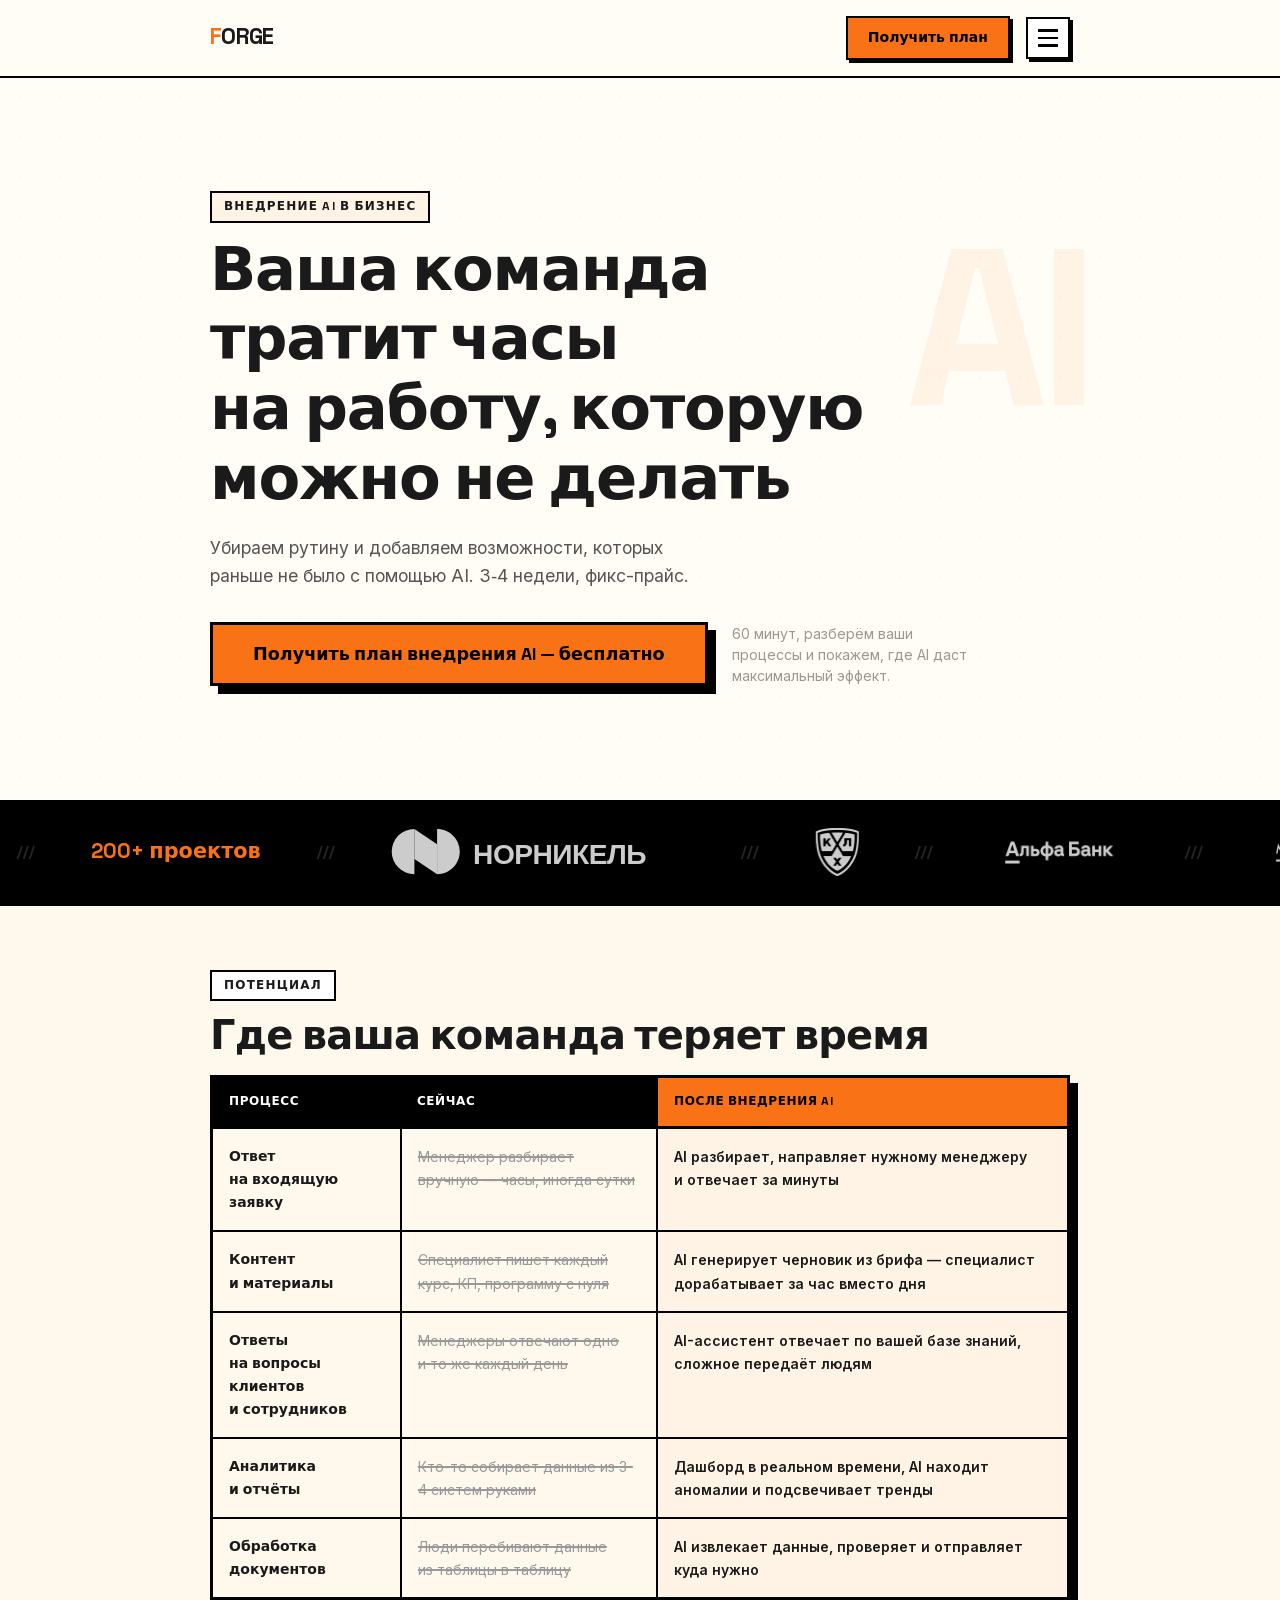
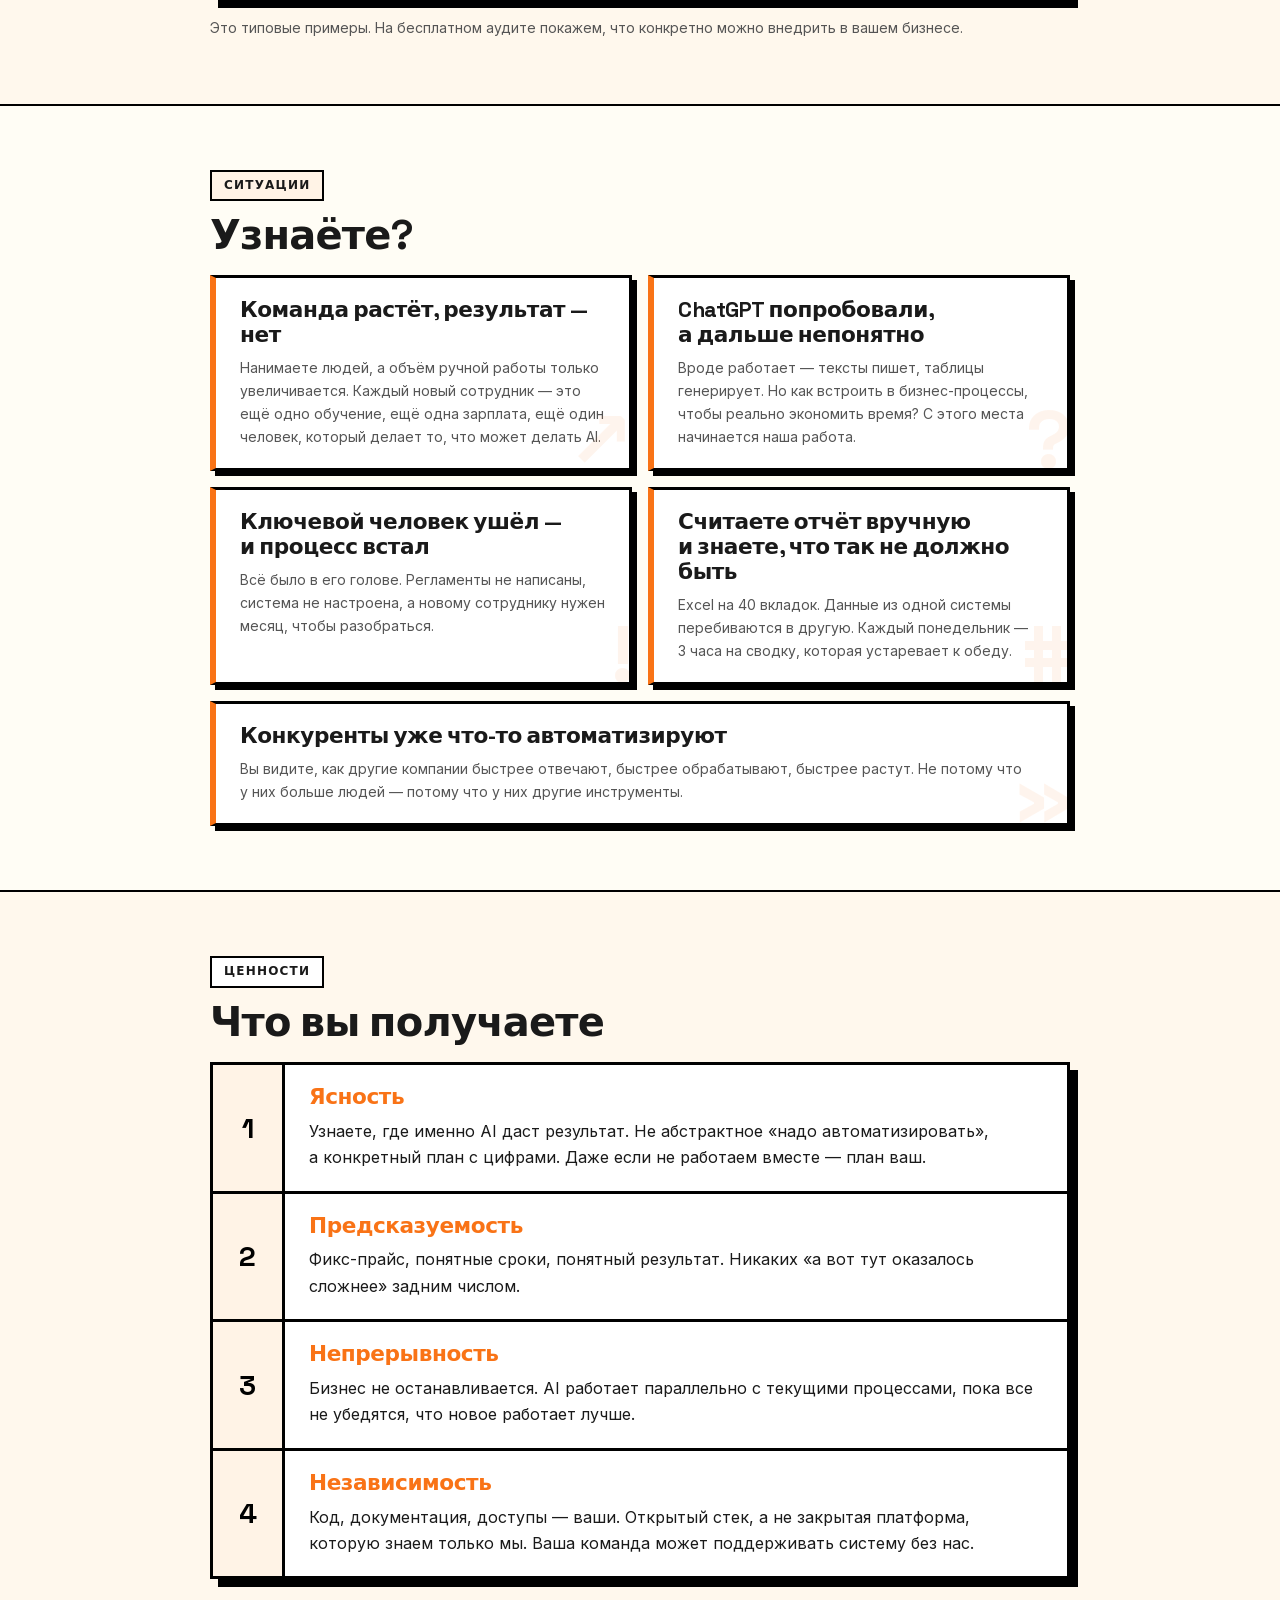
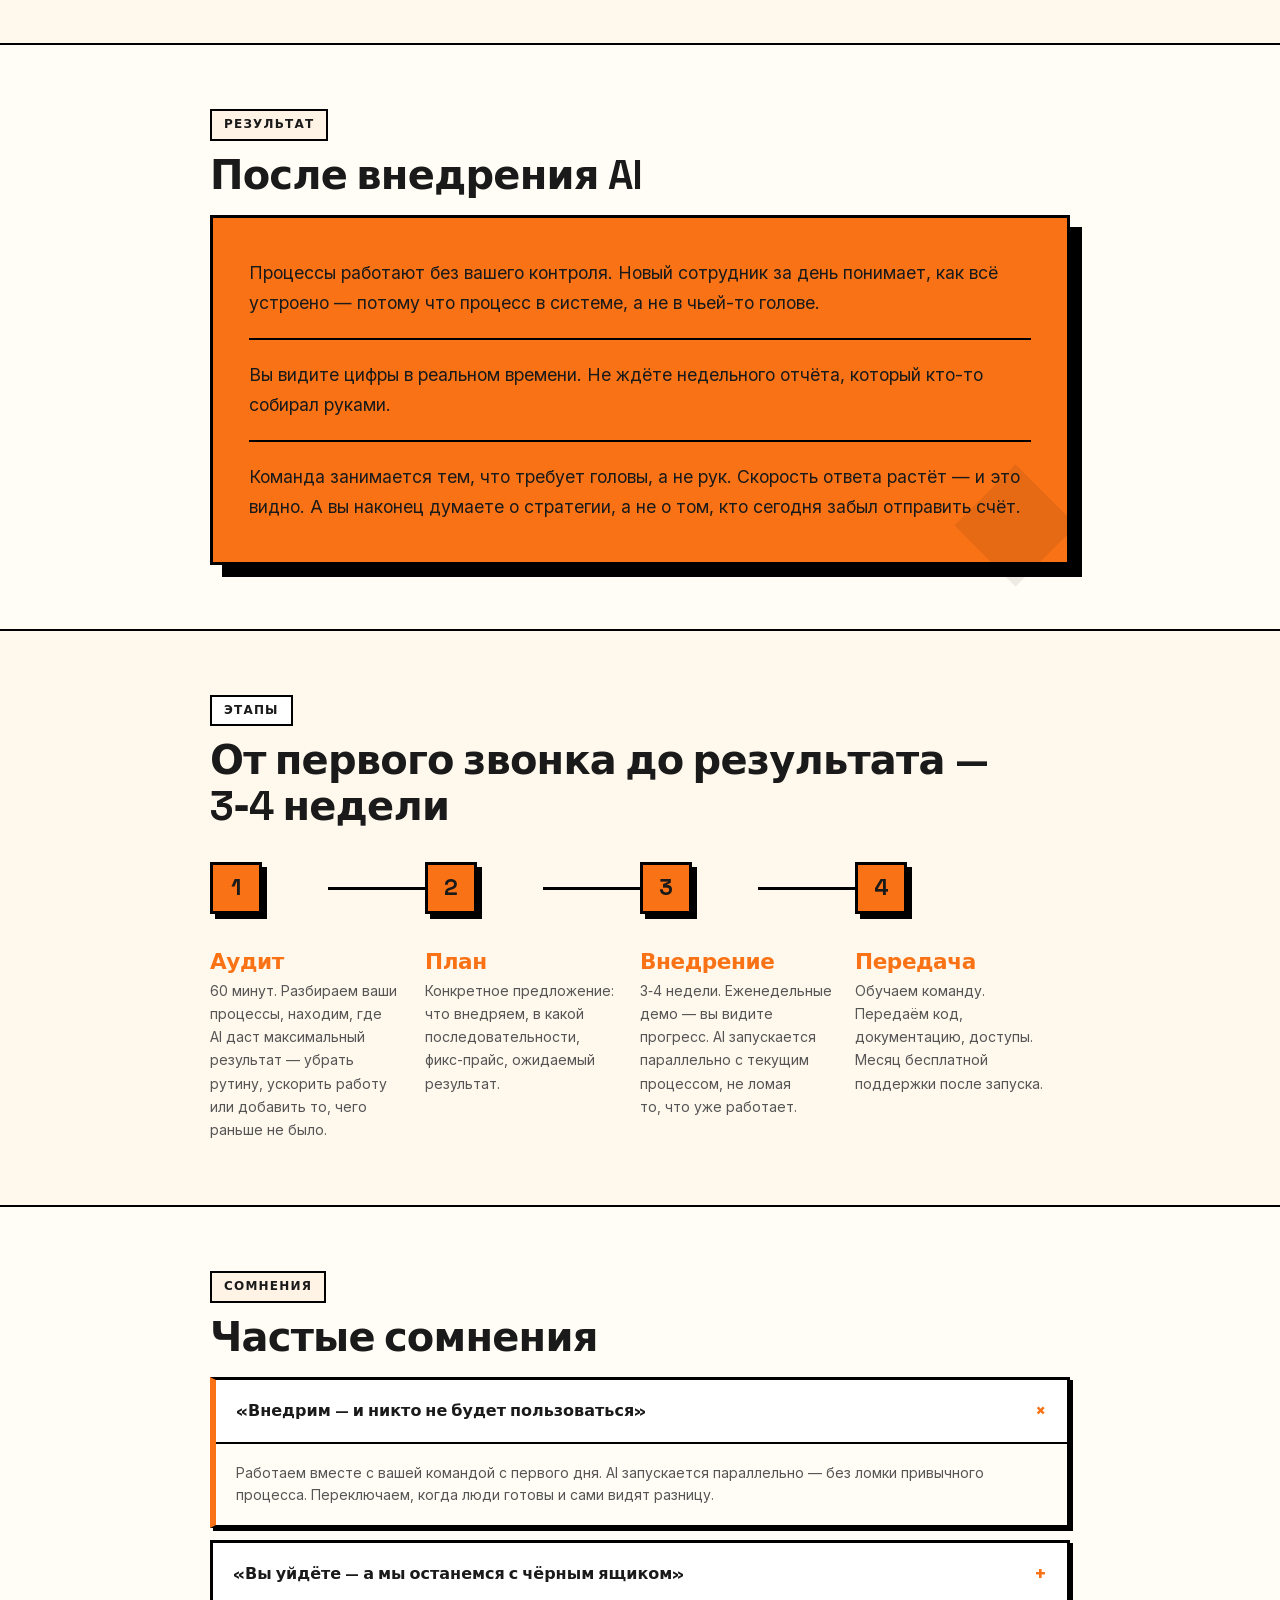
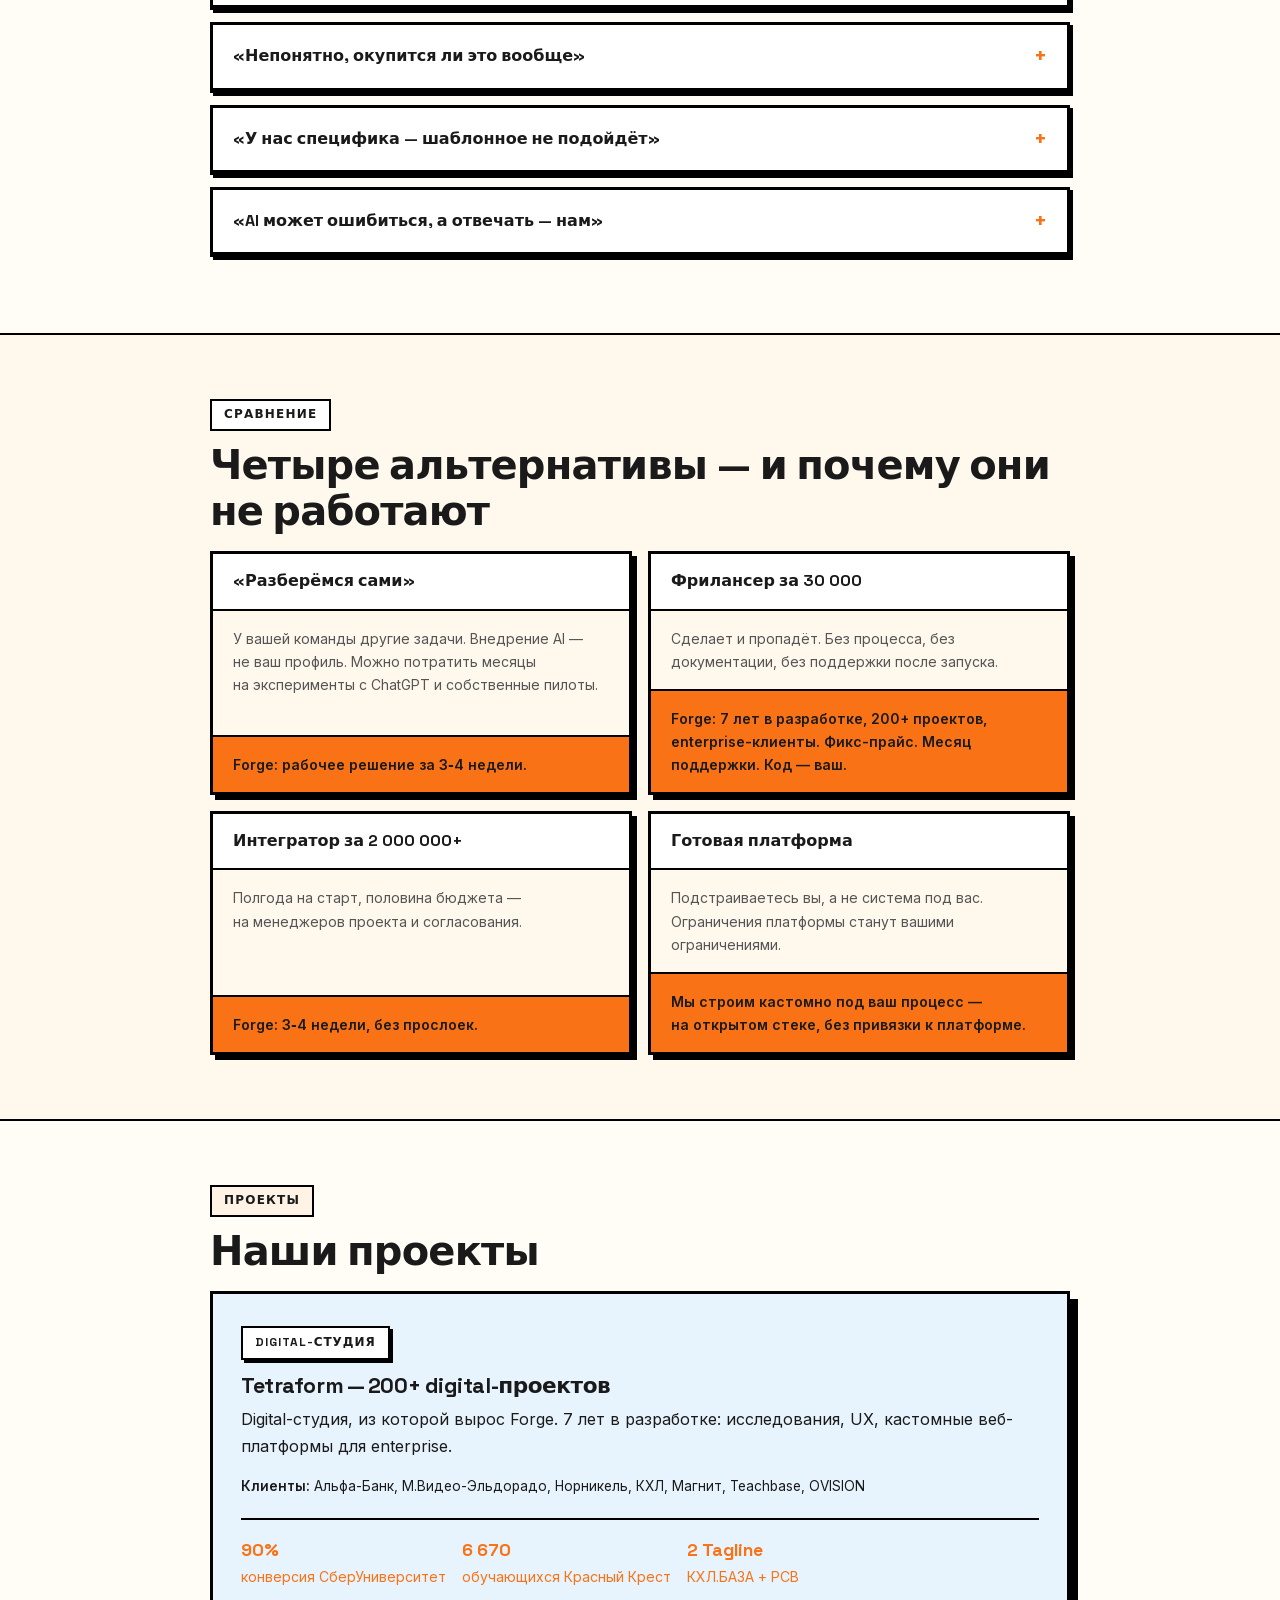
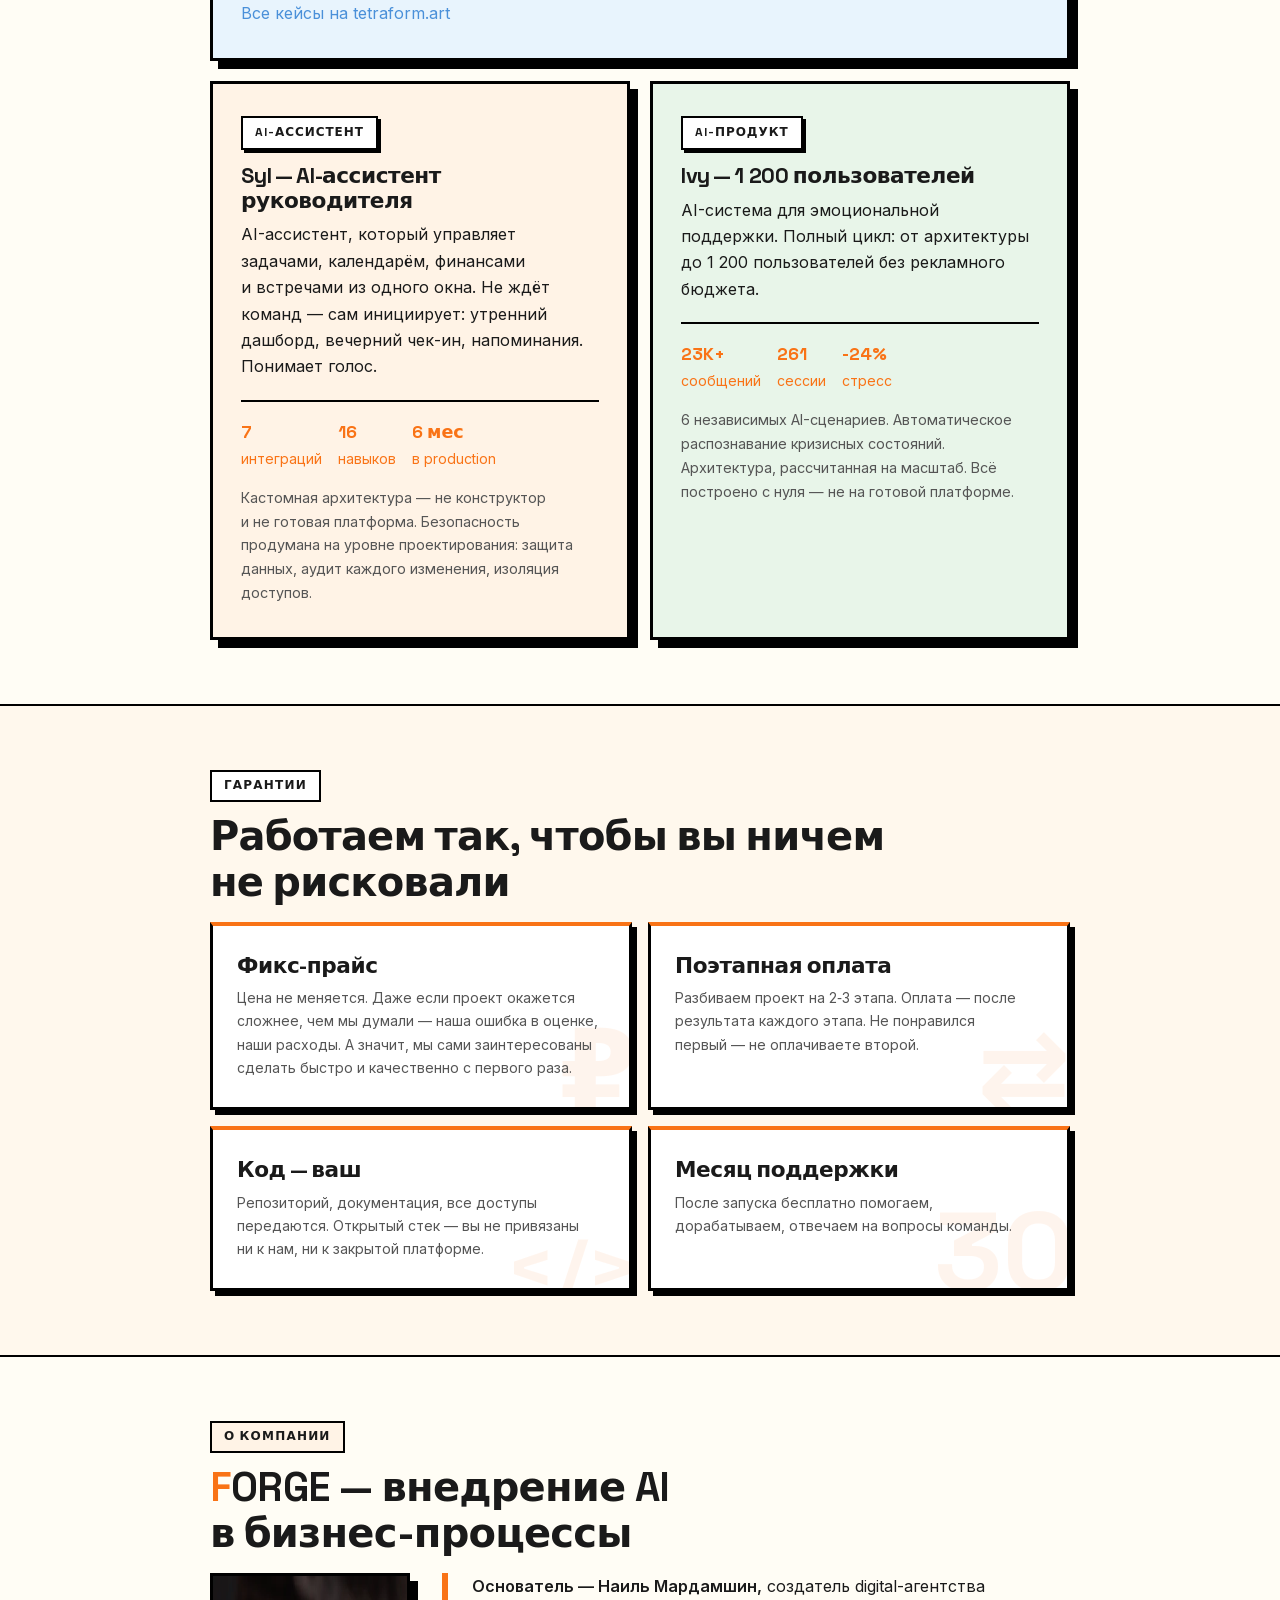
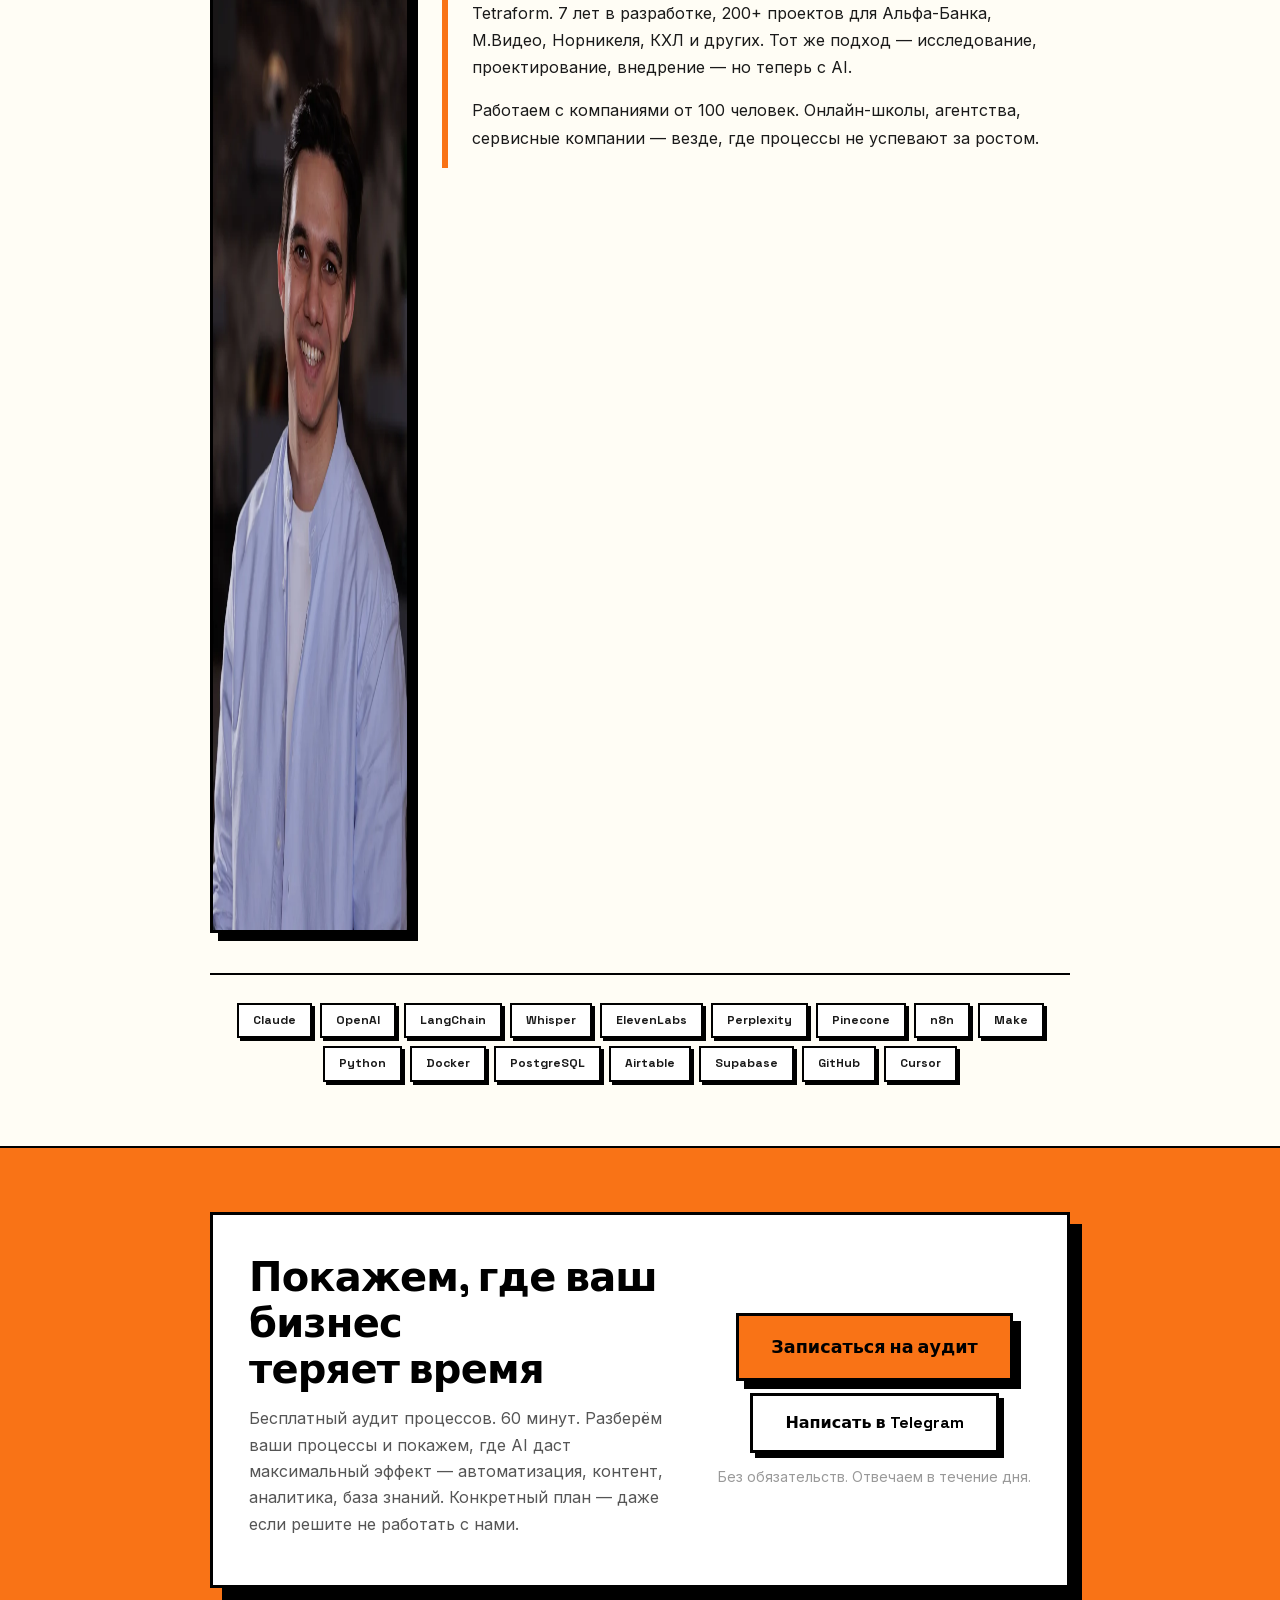
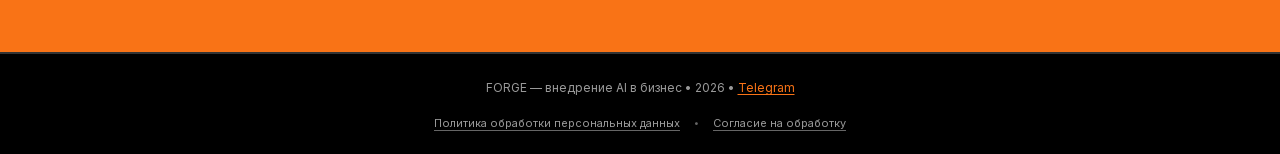
==== index.html @ d25e06f6 "perf/sec: P1 fixes — unsized images + CSP + noopener P1 #5 — width/height на 24 marquee-логотипах:  " ====
<!DOCTYPE html>
<html lang="ru">
<head>
    <meta charset="UTF-8">
    <meta name="viewport" content="width=device-width, initial-scale=1.0, viewport-fit=cover">
    <meta name="theme-color" content="#F97316">
    <meta name="color-scheme" content="light">
    <meta name="apple-mobile-web-app-capable" content="yes">
    <meta name="apple-mobile-web-app-status-bar-style" content="default">
    <meta name="format-detection" content="telephone=no">
    <title>Forge — внедрение AI в бизнес</title>
    <meta name="description" content="Автоматизация рутины, генерация контента, аналитика, боты по базе знаний. Внедряем за 3-4 недели. 7 лет в разработке, 200+ проектов. Альфа-Банк, Норникель, М.Видео в портфолио.">
    <link rel="canonical" href="https://forge-ai.io/">
    <meta property="og:title" content="Forge — внедрение AI в бизнес">
    <meta property="og:description" content="Убираем рутину и добавляем возможности, которых раньше не было — с помощью AI. 3-4 недели, фикс-прайс.">
    <meta property="og:type" content="website">
    <meta property="og:image" content="https://forge-ai.io/assets/images/og-image.png?v=2">
    <meta property="og:image:secure_url" content="https://forge-ai.io/assets/images/og-image.png?v=2">
    <meta property="og:image:type" content="image/png">
    <meta property="og:image:width" content="1200">
    <meta property="og:image:height" content="630">
    <meta property="og:image:alt" content="Forge — внедрение AI в бизнес-процессы">
    <meta property="og:url" content="https://forge-ai.io/">
    <meta property="og:site_name" content="Forge">
    <meta property="og:locale" content="ru_RU">
    <meta name="twitter:card" content="summary_large_image">
    <meta name="twitter:title" content="Forge — внедрение AI в бизнес">
    <meta name="twitter:description" content="Убираем рутину и добавляем возможности, которых раньше не было — с помощью AI. 3-4 недели, фикс-прайс.">
    <meta name="twitter:image" content="https://forge-ai.io/assets/images/og-image.png?v=2">
    <meta name="twitter:image:alt" content="Forge — внедрение AI в бизнес-процессы">
    <link rel="icon" type="image/svg+xml" href="assets/favicon.svg">
    <link rel="icon" type="image/png" sizes="32x32" href="assets/favicon-32.png">
    <link rel="apple-touch-icon" sizes="180x180" href="assets/apple-touch-icon.png">
    <!-- Self-hosted fonts (Inter cyrillic + latin, Space Grotesk latin 700) — убран Google Fonts render-blocking chain -->
    <link rel="preload" as="font" type="font/woff2" href="assets/fonts/inter-cyrillic.woff2" crossorigin>
    <link rel="preload" as="font" type="font/woff2" href="assets/fonts/inter-latin.woff2" crossorigin>
    <link rel="preload" as="font" type="font/woff2" href="assets/fonts/spacegrotesk-latin-700.woff2" crossorigin>
    <link rel="stylesheet" href="style.css?v=20260409_photo_ratio">
    <noscript><style>.fade-in { opacity: 1 !important; transform: none !important; }</style></noscript>
    <script type="application/ld+json">
    {
      "@context": "https://schema.org",
      "@id": "https://forge-ai.io/#service",
      "@type": "ProfessionalService",
      "name": "Forge",
      "alternateName": "Forge AI",
      "slogan": "Внедряем AI в бизнес",
      "description": "Внедрение AI в бизнес-процессы: автоматизация рутины, генерация контента, аналитика, боты по базе знаний. 3-4 недели, фикс-прайс.",
      "url": "https://forge-ai.io/",
      "logo": "https://forge-ai.io/assets/favicon.svg",
      "image": "https://forge-ai.io/assets/images/og-image.png",
      "priceRange": "$$$",
      "serviceType": [
        "Внедрение искусственного интеллекта",
        "Автоматизация бизнес-процессов",
        "Разработка AI-ассистентов",
        "Базы знаний с RAG"
      ],
      "areaServed": {
        "@type": "Country",
        "name": "Russia"
      },
      "founder": {
        "@type": "Person",
        "name": "Наиль Мардамшин",
        "jobTitle": "Основатель",
        "url": "https://t.me/nmardamshin"
      },
      "parentOrganization": {
        "@type": "Organization",
        "name": "Tetraform",
        "url": "https://tetraform.art",
        "description": "Digital-студия, из которой вырос Forge. 7 лет в разработке, 200+ проектов для enterprise."
      },
      "contactPoint": {
        "@type": "ContactPoint",
        "contactType": "sales",
        "url": "https://t.me/nmardamshin",
        "availableLanguage": ["Russian"]
      },
      "sameAs": [
        "https://t.me/nmardamshin",
        "https://tetraform.art"
      ],
      "knowsAbout": [
        "AI-автоматизация бизнес-процессов",
        "Внедрение LLM (Claude, GPT)",
        "Базы знаний и RAG-системы",
        "n8n, LangChain, генерация контента",
        "Предиктивная аналитика"
      ],
      "hasOfferCatalog": {
        "@type": "OfferCatalog",
        "name": "Услуги Forge",
        "itemListElement": [
          {
            "@type": "Offer",
            "itemOffered": {
              "@type": "Service",
              "name": "Автоматизация рутинных процессов",
              "description": "Разбор входящих заявок, обработка документов, автоматические ответы"
            }
          },
          {
            "@type": "Offer",
            "itemOffered": {
              "@type": "Service",
              "name": "AI-ассистенты и боты по базе знаний",
              "description": "Отвечают на вопросы клиентов и сотрудников по корпоративной базе знаний"
            }
          },
          {
            "@type": "Offer",
            "itemOffered": {
              "@type": "Service",
              "name": "Генерация контента и материалов",
              "description": "Курсы, КП, программы из брифа — AI-черновик, человек дорабатывает"
            }
          },
          {
            "@type": "Offer",
            "itemOffered": {
              "@type": "Service",
              "name": "Аналитика и дашборды",
              "description": "Real-time дашборды, AI находит аномалии и тренды"
            }
          }
        ]
      }
    }
    </script>
    <script type="application/ld+json">
    {
      "@context": "https://schema.org",
      "@type": "FAQPage",
      "mainEntity": [
        {
          "@type": "Question",
          "name": "Внедрим — и никто не будет пользоваться?",
          "acceptedAnswer": {
            "@type": "Answer",
            "text": "Работаем вместе с вашей командой с первого дня. AI запускается параллельно — без ломки привычного процесса. Переключаем, когда люди готовы и сами видят разницу."
          }
        },
        {
          "@type": "Question",
          "name": "Вы уйдёте — а мы останемся с чёрным ящиком?",
          "acceptedAnswer": {
            "@type": "Answer",
            "text": "Код, документация, репозиторий — ваши. Строим на открытых инструментах, а не на закрытой платформе, которую знаем только мы. Обучаем вашу команду поддерживать систему."
          }
        },
        {
          "@type": "Question",
          "name": "Непонятно, окупится ли это вообще?",
          "acceptedAnswer": {
            "@type": "Answer",
            "text": "Считаем потенциал экономии до старта — на конкретных цифрах вашего бизнеса. Вы принимаете решение на данных, а не на обещаниях. Фикс-прайс, поэтапная оплата."
          }
        },
        {
          "@type": "Question",
          "name": "У нас специфика — шаблонное не подойдёт?",
          "acceptedAnswer": {
            "@type": "Answer",
            "text": "Каждый проект кастомный. Начинаем с аудита именно вашего процесса. Никаких шаблонов — решение проектируется под ваши данные, инструменты и логику."
          }
        },
        {
          "@type": "Question",
          "name": "AI может ошибиться, а отвечать — нам?",
          "acceptedAnswer": {
            "@type": "Answer",
            "text": "Человек остаётся в контуре. AI берёт рутину, но финальные решения — за вашими сотрудниками. Критические сценарии всегда проходят ручную проверку."
          }
        }
      ]
    }
    </script>
    <script type="application/ld+json">
    {
      "@context": "https://schema.org",
      "@type": "WebSite",
      "@id": "https://forge-ai.io/#website",
      "name": "Forge",
      "alternateName": "Forge AI",
      "url": "https://forge-ai.io/",
      "inLanguage": "ru-RU",
      "description": "Внедрение AI в бизнес-процессы за 3-4 недели. Фикс-прайс, открытый стек.",
      "publisher": {
        "@id": "https://forge-ai.io/#service"
      }
    }
    </script>
</head>
<body>

<a href="#main-content" class="skip-link">Перейти к содержимому</a>

<!-- Nav -->
<nav>
    <div class="container">
        <div class="logo"><span>F</span>ORGE</div>
        <div class="nav-right">
            <button type="button" class="nav-cta" data-lead-modal="nav">Получить план</button>
            <button class="burger" aria-label="Меню">
                <span></span><span></span><span></span>
            </button>
        </div>
    </div>
</nav>

<!-- Mobile menu -->
<div class="mobile-menu">
    <a href="#potencial">Потенциал</a>
    <a href="#situacii">Ситуации</a>
    <a href="#cennosti">Ценности</a>
    <a href="#rezultat">Результат</a>
    <a href="#etapy">Этапы</a>
    <a href="#somneniya">Сомнения</a>
    <a href="#sravnenie">Сравнение</a>
    <a href="#proekty">Проекты</a>
    <a href="#garantii">Гарантии</a>
    <a href="#o-kompanii">О компании</a>
    <button type="button" class="mobile-menu-cta" data-lead-modal="mobile-menu">Записаться на&nbsp;аудит</button>
</div>

<main id="main-content">

<!-- 1. Hero + Marquee = one viewport -->
<div class="hero-viewport">
<section class="hero">
    <div class="hero-inner">
        <p class="section-label">Внедрение AI в бизнес</p>
        <h1>Ваша команда тратит часы на&nbsp;работу, которую можно не&nbsp;делать</h1>
        <p class="subtitle">Убираем рутину и&nbsp;добавляем возможности, которых раньше не&nbsp;было с&nbsp;помощью AI. 3&#8209;4&nbsp;недели, <span style="white-space:nowrap">фикс-прайс.</span></p>
        <div class="cta-row">
            <button type="button" class="btn btn-primary" data-lead-modal="hero">Получить план внедрения AI — бесплатно</button>
            <span class="cta-sub">60&nbsp;минут, разберём ваши процессы и&nbsp;покажем, где AI&nbsp;даст максимальный эффект.</span>
        </div>
    </div>
</section>

<!-- Marquee Trust Strip -->
<div class="marquee-strip">
    <div class="marquee-track">
        <span class="marquee-highlight">7 лет в разработке</span><span class="sep">///</span>
        <span class="marquee-highlight">200+ проектов</span><span class="sep">///</span>
        <img src="assets/logos/nornickel-ru.svg" alt="Норникель" width="86" height="14" decoding="async" class="marquee-logo marquee-logo-native"><span class="sep">///</span>
        <img src="assets/logos/khl.png" alt="КХЛ" width="700" height="768" decoding="async" class="marquee-logo"><span class="sep">///</span>
        <img src="assets/logos/alfa-bank.png" alt="Альфа-Банк" width="292" height="100" decoding="async" class="marquee-logo"><span class="sep">///</span>
        <img src="assets/logos/mvideo.png" alt="М.Видео" width="292" height="100" decoding="async" class="marquee-logo"><span class="sep">///</span>
        <img src="assets/logos/sber.png" alt="Сбер" width="292" height="100" decoding="async" class="marquee-logo"><span class="sep">///</span>
        <img src="assets/logos/yasno.png" alt="ЯСНО" width="700" height="171" decoding="async" class="marquee-logo marquee-logo-sm"><span class="sep">///</span>
        <img src="assets/logos/skyeng-w.svg" alt="SkyEng" width="1172" height="400" decoding="async" class="marquee-logo"><span class="sep">///</span>
        <img src="assets/logos/rzhd.png" alt="РЖД" width="292" height="100" decoding="async" class="marquee-logo"><span class="sep">///</span>
        <img src="assets/logos/danon.png" alt="Данон" width="292" height="100" decoding="async" class="marquee-logo"><span class="sep">///</span>
        <img src="assets/logos/rsv.svg" alt="Россия — страна возможностей" width="320" height="108" decoding="async" class="marquee-logo"><span class="sep">///</span>
        <img src="assets/logos/black-science.png" alt="Black Science" width="292" height="100" decoding="async" class="marquee-logo"><span class="sep">///</span>
        <img src="assets/logos/teachbase.png" alt="Teachbase" width="292" height="100" decoding="async" class="marquee-logo"><span class="sep">///</span>
        <!-- Duplicate for seamless loop -->
        <span class="marquee-highlight">7 лет в разработке</span><span class="sep">///</span>
        <span class="marquee-highlight">200+ проектов</span><span class="sep">///</span>
        <img src="assets/logos/nornickel-ru.svg" alt="Норникель" width="86" height="14" decoding="async" class="marquee-logo marquee-logo-native"><span class="sep">///</span>
        <img src="assets/logos/khl.png" alt="КХЛ" width="700" height="768" decoding="async" class="marquee-logo"><span class="sep">///</span>
        <img src="assets/logos/alfa-bank.png" alt="Альфа-Банк" width="292" height="100" decoding="async" class="marquee-logo"><span class="sep">///</span>
        <img src="assets/logos/mvideo.png" alt="М.Видео" width="292" height="100" decoding="async" class="marquee-logo"><span class="sep">///</span>
        <img src="assets/logos/sber.png" alt="Сбер" width="292" height="100" decoding="async" class="marquee-logo"><span class="sep">///</span>
        <img src="assets/logos/yasno.png" alt="ЯСНО" width="700" height="171" decoding="async" class="marquee-logo marquee-logo-sm"><span class="sep">///</span>
        <img src="assets/logos/skyeng-w.svg" alt="SkyEng" width="1172" height="400" decoding="async" class="marquee-logo"><span class="sep">///</span>
        <img src="assets/logos/rzhd.png" alt="РЖД" width="292" height="100" decoding="async" class="marquee-logo"><span class="sep">///</span>
        <img src="assets/logos/danon.png" alt="Данон" width="292" height="100" decoding="async" class="marquee-logo"><span class="sep">///</span>
        <img src="assets/logos/rsv.svg" alt="Россия — страна возможностей" width="320" height="108" decoding="async" class="marquee-logo"><span class="sep">///</span>
        <img src="assets/logos/black-science.png" alt="Black Science" width="292" height="100" decoding="async" class="marquee-logo"><span class="sep">///</span>
        <img src="assets/logos/teachbase.png" alt="Teachbase" width="292" height="100" decoding="async" class="marquee-logo"><span class="sep">///</span>
    </div>
</div>
</div>

<!-- 2. Aha-момент -->
<section class="fade-in" id="potencial">
    <div class="container">
        <p class="section-label">Потенциал</p>
        <h2>Где ваша команда теряет&nbsp;время</h2>
        <div class="aha-table-wrap">
            <table class="aha-table">
                <thead>
                    <tr>
                        <th>Процесс</th>
                        <th>Сейчас</th>
                        <th>После внедрения AI</th>
                    </tr>
                </thead>
                <tbody>
                    <tr>
                        <td>Ответ на&nbsp;входящую заявку</td>
                        <td class="col-before">Менеджер разбирает вручную&nbsp;— часы, иногда сутки</td>
                        <td class="col-after">AI&nbsp;разбирает, направляет нужному менеджеру и&nbsp;отвечает за&nbsp;минуты</td>
                    </tr>
                    <tr>
                        <td>Контент и&nbsp;материалы</td>
                        <td class="col-before">Специалист пишет каждый курс, КП, программу с&nbsp;нуля</td>
                        <td class="col-after">AI&nbsp;генерирует черновик из&nbsp;брифа&nbsp;— специалист дорабатывает за&nbsp;час вместо дня</td>
                    </tr>
                    <tr>
                        <td>Ответы на&nbsp;вопросы клиентов и&nbsp;сотрудников</td>
                        <td class="col-before">Менеджеры отвечают одно и&nbsp;то&nbsp;же каждый день</td>
                        <td class="col-after">AI-ассистент отвечает по&nbsp;вашей базе знаний, сложное передаёт людям</td>
                    </tr>
                    <tr>
                        <td>Аналитика и&nbsp;отчёты</td>
                        <td class="col-before">Кто-то собирает данные из&nbsp;3-4&nbsp;систем руками</td>
                        <td class="col-after">Дашборд в&nbsp;реальном времени, AI&nbsp;находит аномалии и&nbsp;подсвечивает тренды</td>
                    </tr>
                    <tr>
                        <td>Обработка документов</td>
                        <td class="col-before">Люди перебивают данные из&nbsp;таблицы в&nbsp;таблицу</td>
                        <td class="col-after">AI&nbsp;извлекает данные, проверяет и&nbsp;отправляет куда нужно</td>
                    </tr>
                </tbody>
            </table>
        </div>
        <p style="font-size: var(--text-sm); color: var(--text-muted); margin-top: 16px;">Это типовые примеры. На&nbsp;бесплатном аудите покажем, что конкретно можно внедрить в&nbsp;вашем бизнесе.</p>
    </div>
</section>

<!-- 3. Узнаёте себя? -->
<section class="fade-in" id="situacii">
    <div class="container">
        <p class="section-label">Ситуации</p>
        <h2>Узнаёте?</h2>
        <div class="trigger-grid">
            <div class="trigger-card">
                <h3>Команда растёт, результат&nbsp;— нет</h3>
                <p>Нанимаете людей, а&nbsp;объём ручной работы только увеличивается. Каждый новый сотрудник&nbsp;— это ещё одно обучение, ещё одна зарплата, ещё один человек, который делает то, что может делать&nbsp;AI.</p>
            </div>
            <div class="trigger-card">
                <h3>ChatGPT попробовали, а&nbsp;дальше непонятно</h3>
                <p>Вроде работает&nbsp;— тексты пишет, таблицы генерирует. Но&nbsp;как встроить в&nbsp;бизнес-процессы, чтобы реально экономить время? С&nbsp;этого места начинается наша работа.</p>
            </div>
            <div class="trigger-card">
                <h3>Ключевой человек ушёл&nbsp;— и&nbsp;процесс встал</h3>
                <p>Всё было в&nbsp;его голове. Регламенты не&nbsp;написаны, система не&nbsp;настроена, а&nbsp;новому сотруднику нужен месяц, чтобы разобраться.</p>
            </div>
            <div class="trigger-card">
                <h3>Считаете отчёт вручную и&nbsp;знаете, что так не&nbsp;должно быть</h3>
                <p>Excel на&nbsp;40&nbsp;вкладок. Данные из&nbsp;одной системы перебиваются в&nbsp;другую. Каждый понедельник&nbsp;— 3&nbsp;часа на&nbsp;сводку, которая устаревает к&nbsp;обеду.</p>
            </div>
            <div class="trigger-card">
                <h3>Конкуренты уже что-то автоматизируют</h3>
                <p>Вы&nbsp;видите, как другие компании быстрее отвечают, быстрее обрабатывают, быстрее растут. Не&nbsp;потому что у&nbsp;них больше людей&nbsp;— потому что у&nbsp;них другие инструменты.</p>
            </div>
        </div>
    </div>
</section>

<!-- 4. Что вы получаете -->
<section class="fade-in" id="cennosti">
    <div class="container">
        <p class="section-label">Ценности</p>
        <h2>Что вы&nbsp;получаете</h2>
        <div class="jobs-grid">
            <div class="job-card">
                <div class="job-number">1</div>
                <div>
                    <h3>Ясность</h3>
                    <p>Узнаете, где именно AI&nbsp;даст результат. Не&nbsp;абстрактное «надо автоматизировать», а&nbsp;конкретный план с&nbsp;цифрами. Даже если не&nbsp;работаем вместе&nbsp;— план ваш.</p>
                </div>
            </div>
            <div class="job-card">
                <div class="job-number">2</div>
                <div>
                    <h3>Предсказуемость</h3>
                    <p><span style="white-space:nowrap">Фикс-прайс,</span> понятные сроки, понятный результат. Никаких «а&nbsp;вот тут оказалось сложнее» задним числом.</p>
                </div>
            </div>
            <div class="job-card">
                <div class="job-number">3</div>
                <div>
                    <h3>Непрерывность</h3>
                    <p>Бизнес не&nbsp;останавливается. AI&nbsp;работает параллельно с&nbsp;текущими процессами, пока все не&nbsp;убедятся, что новое работает лучше.</p>
                </div>
            </div>
            <div class="job-card">
                <div class="job-number">4</div>
                <div>
                    <h3>Независимость</h3>
                    <p>Код, документация, доступы&nbsp;— ваши. Открытый стек, а&nbsp;не&nbsp;закрытая платформа, которую знаем только мы. Ваша команда может поддерживать систему без нас.</p>
                </div>
            </div>
        </div>
    </div>
</section>

<!-- 5. Точка Б -->
<section class="fade-in" id="rezultat">
    <div class="container">
        <p class="section-label">Результат</p>
        <h2>После внедрения&nbsp;AI</h2>
        <div class="point-b">
            <p>Процессы работают без вашего контроля. Новый сотрудник за&nbsp;день понимает, как всё устроено&nbsp;— потому что процесс в&nbsp;системе, а&nbsp;не&nbsp;в&nbsp;чьей-то голове.</p>
            <p>Вы&nbsp;видите цифры в&nbsp;реальном времени. Не&nbsp;ждёте недельного отчёта, который кто-то собирал руками.</p>
            <p>Команда занимается тем, что требует головы, а&nbsp;не&nbsp;рук. Скорость ответа растёт&nbsp;— и&nbsp;это видно. А&nbsp;вы&nbsp;наконец думаете о&nbsp;стратегии, а&nbsp;не&nbsp;о&nbsp;том, кто сегодня забыл отправить счёт.</p>
        </div>
    </div>
</section>

<!-- 6. Как это работает -->
<section class="fade-in" id="etapy">
    <div class="container">
        <p class="section-label">Этапы</p>
        <h2>От&nbsp;первого звонка до&nbsp;результата&nbsp;— 3&#8209;4&nbsp;недели</h2>
        <div class="steps-grid">
            <div class="step">
                <div class="step-num">1</div>
                <div class="step-content">
                    <h3>Аудит</h3>
                    <p>60&nbsp;минут. Разбираем ваши процессы, находим, где AI&nbsp;даст максимальный результат&nbsp;— убрать рутину, ускорить работу или добавить то, чего раньше не&nbsp;было.</p>
                </div>
            </div>
            <div class="step">
                <div class="step-num">2</div>
                <div class="step-content">
                    <h3>План</h3>
                    <p>Конкретное предложение: что внедряем, в&nbsp;какой последовательности, <span style="white-space:nowrap">фикс-прайс,</span> ожидаемый результат.</p>
                </div>
            </div>
            <div class="step">
                <div class="step-num">3</div>
                <div class="step-content">
                    <h3>Внедрение</h3>
                    <p>3&#8209;4&nbsp;недели. Еженедельные демо&nbsp;— вы&nbsp;видите прогресс. AI&nbsp;запускается параллельно с&nbsp;текущим процессом, не&nbsp;ломая то,&nbsp;что уже работает.</p>
                </div>
            </div>
            <div class="step">
                <div class="step-num">4</div>
                <div class="step-content">
                    <h3>Передача</h3>
                    <p>Обучаем команду. Передаём код, документацию, доступы. Месяц бесплатной поддержки после запуска.</p>
                </div>
            </div>
        </div>
    </div>
</section>

<!-- 7. Барьеры -->
<section class="fade-in" id="somneniya">
    <div class="container">
        <p class="section-label">Сомнения</p>
        <h2>Частые сомнения</h2>
        <div class="barrier">
            <div class="barrier-q">«Внедрим&nbsp;— и&nbsp;никто не&nbsp;будет пользоваться»</div>
            <div class="barrier-a">Работаем вместе с&nbsp;вашей командой с&nbsp;первого дня. AI&nbsp;запускается параллельно&nbsp;— без ломки привычного процесса. Переключаем, когда люди готовы и&nbsp;сами видят разницу.</div>
        </div>
        <div class="barrier">
            <div class="barrier-q">«Вы&nbsp;уйдёте&nbsp;— а&nbsp;мы&nbsp;останемся с&nbsp;чёрным ящиком»</div>
            <div class="barrier-a">Код, документация, репозиторий&nbsp;— ваши. Строим на&nbsp;открытых инструментах, а&nbsp;не&nbsp;на&nbsp;закрытой платформе, которую знаем только мы. Обучаем вашу команду поддерживать систему.</div>
        </div>
        <div class="barrier">
            <div class="barrier-q">«Непонятно, окупится&nbsp;ли это вообще»</div>
            <div class="barrier-a">Считаем потенциал экономии до&nbsp;старта&nbsp;— на&nbsp;конкретных цифрах вашего бизнеса. Вы&nbsp;принимаете решение на&nbsp;данных, а&nbsp;не&nbsp;на&nbsp;обещаниях. <span style="white-space:nowrap">Фикс-прайс,</span> поэтапная оплата.</div>
        </div>
        <div class="barrier">
            <div class="barrier-q">«У&nbsp;нас специфика&nbsp;— шаблонное не&nbsp;подойдёт»</div>
            <div class="barrier-a">Каждый проект кастомный. Начинаем с&nbsp;аудита именно вашего процесса. Никаких шаблонов&nbsp;— решение проектируется под ваши данные, инструменты и&nbsp;логику.</div>
        </div>
        <div class="barrier">
            <div class="barrier-q">«AI&nbsp;может ошибиться, а&nbsp;отвечать&nbsp;— нам»</div>
            <div class="barrier-a">Человек остаётся в&nbsp;контуре. AI&nbsp;берёт рутину, но&nbsp;финальные решения&nbsp;— за&nbsp;вашими сотрудниками. Критические сценарии всегда проходят ручную проверку.</div>
        </div>
    </div>
</section>

<!-- 8. Почему не другие -->
<section class="fade-in" id="sravnenie">
    <div class="container">
        <p class="section-label">Сравнение</p>
        <h2>Четыре альтернативы&nbsp;— и&nbsp;почему они не&nbsp;работают</h2>
        <div class="competitor-grid">
            <div class="competitor-card">
                <div class="comp-header">«Разберёмся сами»</div>
                <div class="comp-problem">У&nbsp;вашей команды другие задачи. Внедрение AI&nbsp;— не&nbsp;ваш профиль. Можно потратить месяцы на&nbsp;эксперименты с&nbsp;ChatGPT и&nbsp;собственные пилоты.</div>
                <div class="comp-forge">Forge: рабочее решение за&nbsp;3&#8209;4&nbsp;недели.</div>
            </div>
            <div class="competitor-card">
                <div class="comp-header">Фрилансер за&nbsp;30&nbsp;000</div>
                <div class="comp-problem">Сделает и&nbsp;пропадёт. Без процесса, без документации, без поддержки после запуска.</div>
                <div class="comp-forge">Forge: 7&nbsp;лет в&nbsp;разработке, 200+&nbsp;проектов, enterprise-клиенты. <span style="white-space:nowrap">Фикс-прайс.</span> Месяц поддержки. Код&nbsp;— ваш.</div>
            </div>
            <div class="competitor-card">
                <div class="comp-header">Интегратор за&nbsp;2&nbsp;000&nbsp;000+</div>
                <div class="comp-problem">Полгода на&nbsp;старт, половина бюджета&nbsp;— на&nbsp;менеджеров проекта и&nbsp;согласования.</div>
                <div class="comp-forge">Forge: 3&#8209;4&nbsp;недели, без прослоек.</div>
            </div>
            <div class="competitor-card">
                <div class="comp-header">Готовая платформа</div>
                <div class="comp-problem">Подстраиваетесь вы, а&nbsp;не&nbsp;система под вас. Ограничения платформы станут вашими ограничениями.</div>
                <div class="comp-forge">Мы&nbsp;строим кастомно под ваш процесс&nbsp;— на&nbsp;открытом стеке, без привязки к&nbsp;платформе.</div>
            </div>
        </div>
    </div>
</section>

<!-- 9. Кейсы -->
<section class="fade-in" id="proekty">
    <div class="container">
        <p class="section-label">Проекты</p>
        <h2>Наши проекты</h2>
        <div class="cases-grid">
            <div class="case-card case-tetraform">
                <div class="case-tag">Digital-студия</div>
                <h3>Tetraform — 200+ digital-проектов</h3>
                <p>Digital-студия, из&nbsp;которой вырос Forge. 7&nbsp;лет в&nbsp;разработке: исследования, UX, кастомные веб-платформы для enterprise.</p>
                <p style="font-size: 0.85rem; margin-top: 8px;"><strong>Клиенты:</strong> Альфа-Банк, М.Видео-Эльдорадо, Норникель, КХЛ, Магнит, Teachbase, OVISION</p>
                <div class="case-stats">
                    <div class="case-stat"><strong>94%</strong> конверсия СберУниверситет</div>
                    <div class="case-stat"><strong>7&nbsp;000</strong> обучающихся Красный Крест</div>
                    <div class="case-stat"><strong>2&nbsp;Tagline</strong> КХЛ.БАЗА + РСВ</div>
                </div>
                <p style="margin-top: 12px;"><a href="https://tetraform.art/cases" target="_blank" rel="noopener noreferrer">Все кейсы на tetraform.art</a></p>
            </div>
            <div class="case-card case-syl">
                <div class="case-tag">AI-ассистент</div>
                <h3>Syl — AI-ассистент руководителя</h3>
                <p>AI-ассистент, который управляет задачами, календарём, финансами и&nbsp;встречами из&nbsp;одного окна. Не&nbsp;ждёт команд&nbsp;— сам инициирует: утренний дашборд, вечерний чек-ин, напоминания. Понимает голос.</p>
                <div class="case-stats">
                    <div class="case-stat"><strong>7</strong> интеграций</div>
                    <div class="case-stat"><strong>17</strong> навыков</div>
                    <div class="case-stat"><strong>6 мес</strong> в production</div>
                </div>
                <p style="font-size: 0.9rem; color: var(--text-muted); margin-top: 16px;">Кастомная архитектура&nbsp;— не&nbsp;конструктор и&nbsp;не&nbsp;готовая платформа. Безопасность продумана на&nbsp;уровне проектирования: защита данных, аудит каждого изменения, изоляция доступов.</p>
            </div>
            <div class="case-card case-ivy">
                <div class="case-tag">AI-продукт</div>
                <h3>Ivy — 1 200 пользователей</h3>
                <p>AI-система для эмоциональной поддержки. Полный цикл: от&nbsp;архитектуры до&nbsp;1&nbsp;200 пользователей без рекламного бюджета.</p>
                <div class="case-stats">
                    <div class="case-stat"><strong>24K+</strong> сообщений</div>
                    <div class="case-stat"><strong>274</strong> сессии</div>
                    <div class="case-stat"><strong>-25%</strong> стресс</div>
                </div>
                <p style="font-size: 0.9rem; color: var(--text-muted); margin-top: 16px;">6&nbsp;независимых AI-сценариев. Автоматическое распознавание кризисных состояний. Архитектура, рассчитанная на&nbsp;масштаб. Всё построено с&nbsp;нуля&nbsp;— не&nbsp;на&nbsp;готовой платформе.</p>
            </div>
        </div>
    </div>
</section>

<!-- 10. Гарантии -->
<section class="fade-in" id="garantii">
    <div class="container">
        <p class="section-label">Гарантии</p>
        <h2>Работаем так, чтобы вы&nbsp;ничем не&nbsp;рисковали</h2>
        <div class="guarantees-grid">
            <div class="guarantee-card">
                <h3><span style="white-space:nowrap">Фикс-прайс</span></h3>
                <p>Цена не&nbsp;меняется. Даже если проект окажется сложнее, чем мы&nbsp;думали&nbsp;— наша ошибка в&nbsp;оценке, наши расходы. А&nbsp;значит, мы&nbsp;сами заинтересованы сделать быстро и&nbsp;качественно с&nbsp;первого раза.</p>
            </div>
            <div class="guarantee-card">
                <h3>Поэтапная оплата</h3>
                <p>Разбиваем проект на&nbsp;2&#8209;3&nbsp;этапа. Оплата&nbsp;— после результата каждого этапа. Не&nbsp;понравился первый&nbsp;— не&nbsp;оплачиваете второй.</p>
            </div>
            <div class="guarantee-card">
                <h3>Код&nbsp;— ваш</h3>
                <p>Репозиторий, документация, все доступы передаются. Открытый стек&nbsp;— вы&nbsp;не&nbsp;привязаны ни&nbsp;к&nbsp;нам, ни&nbsp;к&nbsp;закрытой платформе.</p>
            </div>
            <div class="guarantee-card">
                <h3>Месяц поддержки</h3>
                <p>После запуска бесплатно помогаем, дорабатываем, отвечаем на&nbsp;вопросы команды.</p>
            </div>
        </div>
    </div>
</section>

<!-- 11. О нас -->
<section class="fade-in" id="o-kompanii">
    <div class="container">
        <p class="section-label">О компании</p>
        <h2><span style="color:var(--orange)">F</span>ORGE&nbsp;— внедрение AI в&nbsp;<span style="white-space:nowrap">бизнес-процессы</span></h2>
        <div class="about-grid">
            <div class="about-photo">
                <picture>
                    <source type="image/webp"
                            srcset="assets/images/photo_founder-320.webp 320w, assets/images/photo_founder-640.webp 640w"
                            sizes="(max-width: 768px) 320px, 640px">
                    <img src="assets/images/photo_founder-640.jpg"
                         alt="Наиль Мардамшин — основатель Forge"
                         width="640" height="960"
                         loading="lazy" decoding="async">
                </picture>
            </div>
            <div class="about-content">
                <p><strong>Основатель&nbsp;— Наиль Мардамшин,</strong> создатель digital-агентства Tetraform. 7&nbsp;лет в&nbsp;разработке, 200+&nbsp;проектов для Альфа-Банка, М.Видео, Норникеля, КХЛ и&nbsp;других. Тот&nbsp;же подход&nbsp;— исследование, проектирование, внедрение&nbsp;— но&nbsp;теперь с&nbsp;AI.</p>
                <p>Работаем с&nbsp;компаниями от&nbsp;100&nbsp;человек. Онлайн-школы, агентства, сервисные компании&nbsp;— везде, где процессы не&nbsp;успевают за&nbsp;ростом.</p>
            </div>
        </div>
        <div class="stack-strip">
            <span>Claude</span>
            <span>OpenAI</span>
            <span>LangChain</span>
            <span>Whisper</span>
            <span>ElevenLabs</span>
            <span>Perplexity</span>
            <span>Pinecone</span>
            <span>n8n</span>
            <span>Make</span>
            <span>Python</span>
            <span>Docker</span>
            <span>PostgreSQL</span>
            <span>Airtable</span>
            <span>Supabase</span>
            <span>GitHub</span>
            <span>Cursor</span>
        </div>
    </div>
</section>

<!-- 12. Финальный CTA -->
<section class="final-cta" style="border-bottom: none;">
    <div class="container">
        <div class="cta-card">
            <div class="cta-card-text">
                <h2>Покажем, где ваш бизнес теряет&nbsp;время</h2>
                <p>Бесплатный аудит процессов. 60&nbsp;минут. Разберём ваши процессы и&nbsp;покажем, где AI&nbsp;даст максимальный эффект&nbsp;— автоматизация, контент, аналитика, база знаний. Конкретный план&nbsp;— даже если решите не&nbsp;работать с&nbsp;нами.</p>
            </div>
            <div class="cta-card-action">
                <button type="button" class="btn btn-primary" data-lead-modal="final-cta">Записаться на&nbsp;аудит</button>
                <a href="https://t.me/nmardamshin" class="btn btn-secondary" target="_blank" rel="noopener">Написать в&nbsp;Telegram</a>
                <p class="cta-sub">Без обязательств. Отвечаем в&nbsp;течение дня.</p>
            </div>
        </div>
    </div>
</section>

</main>

<!-- Footer -->
<footer>
    <div class="container footer-inner">
        <div class="footer-brand">FORGE &mdash; внедрение AI в&nbsp;бизнес &bull; 2026 &bull; <a href="https://t.me/nmardamshin" target="_blank" rel="noopener">Telegram</a></div>
        <nav class="footer-legal" aria-label="Юридические документы">
            <a href="legal/privacy-policy" target="_blank" rel="noopener">Политика обработки персональных&nbsp;данных</a>
            <span class="footer-sep" aria-hidden="true">&bull;</span>
            <a href="legal/consent" target="_blank" rel="noopener">Согласие на&nbsp;обработку</a>
        </nav>
    </div>
</footer>

<!-- Lead modal -->
<div class="modal" id="leadModal" aria-hidden="true" role="dialog" aria-labelledby="leadModalTitle">
    <div class="modal-backdrop" data-close></div>
    <div class="modal-box">
        <button type="button" class="modal-close" aria-label="Закрыть" data-close>×</button>
        <div class="modal-content" id="modalContent">
            <h2 id="leadModalTitle">Получить план внедрения&nbsp;AI</h2>
            <p class="modal-sub">Ответим в&nbsp;течение дня. 60&nbsp;минут&nbsp;— разберём ваши процессы, покажем где AI&nbsp;даст эффект.<br>Заполните форму или напишите нам в&nbsp;<a href="https://t.me/nmardamshin" target="_blank" rel="noopener">Telegram</a>.</p>
            <form class="lead-form" id="leadForm" novalidate>
                <label>
                    <span>Имя</span>
                    <input type="text" name="name" required placeholder=" " autocomplete="name">
                </label>
                <label>
                    <span>Компания</span>
                    <input type="text" name="company" required placeholder=" " autocomplete="organization">
                </label>
                <label>
                    <span>Telegram или&nbsp;телефон</span>
                    <input type="text" name="contact" required placeholder="@username или +7..." autocomplete="tel">
                </label>
                <label>
                    <span>Задача <em>—&nbsp;опционально</em></span>
                    <textarea name="task" rows="3" placeholder="Где ваша команда теряет больше всего времени?"></textarea>
                </label>
                <input type="hidden" name="source" value="modal">
                <label class="form-consent">
                    <input type="checkbox" name="consent" id="leadConsent">
                    <span class="consent-box" aria-hidden="true"></span>
                    <span class="consent-text">
                        Нажимая «Отправить», я&nbsp;соглашаюсь с&nbsp;<a href="legal/privacy-policy" target="_blank" rel="noopener">политикой обработки персональных данных</a> и&nbsp;даю <a href="legal/consent" target="_blank" rel="noopener">согласие на&nbsp;обработку персональных данных</a>.
                    </span>
                </label>
                <button type="submit" class="btn btn-primary lead-submit">Отправить</button>
                <div class="form-status" id="formStatus" role="status" aria-live="polite"></div>
            </form>
        </div>
        <div class="modal-success" id="modalSuccess" hidden>
            <div class="modal-success-icon">✓</div>
            <h2>Отправлено!</h2>
            <p>Свяжемся с&nbsp;вами в&nbsp;течение дня.</p>
        </div>
    </div>
</div>

<script src="main.js?v=20260409_err_handling" defer></script>
</body>
</html>
---- style.css ----
/* Forge Landing — Soft Neobrutalism */
/* Design brief: landing-design-brief.md */

/* ===== Self-hosted fonts (subset: cyrillic + latin only) ===== */
/* Inter 400/600 — cyrillic subset (same file serves both weights via variable font) */
@font-face {
  font-family: 'Inter';
  font-style: normal;
  font-weight: 400;
  font-display: swap;
  src: url('assets/fonts/inter-cyrillic.woff2') format('woff2');
  unicode-range: U+0301, U+0400-045F, U+0490-0491, U+04B0-04B1, U+2116;
}
@font-face {
  font-family: 'Inter';
  font-style: normal;
  font-weight: 600;
  font-display: swap;
  src: url('assets/fonts/inter-cyrillic.woff2') format('woff2');
  unicode-range: U+0301, U+0400-045F, U+0490-0491, U+04B0-04B1, U+2116;
}
/* Inter 400/600 — latin subset (AI, ChatGPT, digits, symbols) */
@font-face {
  font-family: 'Inter';
  font-style: normal;
  font-weight: 400;
  font-display: swap;
  src: url('assets/fonts/inter-latin.woff2') format('woff2');
  unicode-range: U+0000-00FF, U+0131, U+0152-0153, U+02BB-02BC, U+02C6, U+02DA, U+02DC, U+0304, U+0308, U+0329, U+2000-206F, U+20AC, U+2122, U+2191, U+2193, U+2212, U+2215, U+FEFF, U+FFFD;
}
@font-face {
  font-family: 'Inter';
  font-style: normal;
  font-weight: 600;
  font-display: swap;
  src: url('assets/fonts/inter-latin.woff2') format('woff2');
  unicode-range: U+0000-00FF, U+0131, U+0152-0153, U+02BB-02BC, U+02C6, U+02DA, U+02DC, U+0304, U+0308, U+0329, U+2000-206F, U+20AC, U+2122, U+2191, U+2193, U+2212, U+2215, U+FEFF, U+FFFD;
}
/* Space Grotesk 700 — latin only (used for FORGE logo and Latin display text; Russian headings fall back to system-ui) */
@font-face {
  font-family: 'Space Grotesk';
  font-style: normal;
  font-weight: 700;
  font-display: swap;
  src: url('assets/fonts/spacegrotesk-latin-700.woff2') format('woff2');
  unicode-range: U+0000-00FF, U+0131, U+0152-0153, U+02BB-02BC, U+02C6, U+02DA, U+02DC, U+0304, U+0308, U+0329, U+2000-206F, U+20AC, U+2122, U+2191, U+2193, U+2212, U+2215, U+FEFF, U+FFFD;
}

/* ===== Tokens ===== */
:root {
  --bg: #FFFDF5;
  --bg-alt: #FFF8ED;
  --black: #000000;
  --white: #FFFFFF;
  --orange: #F97316;
  --orange-light: #FFF3E6;
  --blue: #4A90D9;
  --blue-light: #E8F4FD;
  --green-light: #E8F5E9;
  --text: #1a1a1a;
  --text-muted: #555;

  --border: 2px solid var(--black);
  --border-thick: 3px solid var(--black);
  --shadow-sm: 3px 3px 0 0 var(--black);
  --shadow: 5px 5px 0 0 var(--black);
  --shadow-lg: 8px 8px 0 0 var(--black);
  --shadow-xl: 12px 12px 0 0 var(--black);
  --radius: 0;

  --font-display: 'Space Grotesk', system-ui, sans-serif;
  --font-body: 'Inter', system-ui, sans-serif;

  --container: 900px;
  --gap: 24px;

  /* Typography scale */
  --text-xs: 0.75rem;
  --text-sm: 0.875rem;
  --text-base: 1rem;
  --text-lg: 1.1rem;
}

/* ===== Reset ===== */
*, *::before, *::after { margin: 0; padding: 0; box-sizing: border-box; }

/* ===== Base ===== */
html { scroll-behavior: smooth; }

body {
  font-family: var(--font-body);
  background: var(--bg);
  color: var(--text);
  line-height: 1.65;
  -webkit-font-smoothing: antialiased;
}

.container {
  max-width: var(--container);
  margin: 0 auto;
  padding: 0 20px;
}

img { max-width: 100%; display: block; }
a { color: var(--blue); text-decoration: none; }
a:hover { text-decoration: underline; }

/* ===== Typography ===== */
h1, h2, h3, h4 {
  font-family: var(--font-display);
  font-weight: 700;
  line-height: 1.15;
  letter-spacing: -0.02em;
}

h1 { font-size: clamp(2.2rem, 5.5vw, 3.5rem); }
h2 { font-size: clamp(1.6rem, 4vw, 2.5rem); margin-bottom: 16px; }
h3 { font-size: clamp(1.1rem, 2vw, 1.35rem); margin-bottom: 8px; }

p { margin-bottom: 16px; }
p:last-child { margin-bottom: 0; }

/* ===== Buttons ===== */
.btn {
  display: inline-block;
  font-family: var(--font-display);
  font-weight: 700;
  font-size: var(--text-base);
  padding: 14px 32px;
  border: var(--border-thick);
  border-radius: var(--radius);
  cursor: pointer;
  transition: transform 0.1s, box-shadow 0.1s;
  text-decoration: none;
  -webkit-tap-highlight-color: transparent;
}

.btn:hover {
  transform: translate(-2px, -2px);
  text-decoration: none;
}

.btn:active {
  transform: translate(2px, 2px) !important;
  box-shadow: none !important;
  transition-duration: 0.05s;
}

.btn-primary {
  background: var(--orange);
  color: var(--black);
  box-shadow: var(--shadow);
}
.btn-primary:hover { box-shadow: var(--shadow-lg); }

.btn-secondary {
  background: var(--white);
  color: var(--black);
  box-shadow: var(--shadow);
}
.btn-secondary:hover { box-shadow: var(--shadow-lg); }

/* ===== Nav ===== */
body > nav {
  padding: 16px 0;
  padding-top: calc(16px + env(safe-area-inset-top, 0px));
  border-bottom: var(--border);
  position: sticky;
  top: 0;
  background: var(--bg);
  z-index: 100;
  transition: box-shadow 0.15s ease;
}

body > nav.nav-scrolled {
  box-shadow: var(--shadow-sm);
}

body > nav .container {
  display: flex;
  justify-content: space-between;
  align-items: center;
}

.logo {
  font-family: var(--font-display);
  font-size: 1.4rem;
  font-weight: 700;
  letter-spacing: -0.03em;
  text-transform: uppercase;
}

.logo span { color: var(--orange); }

/* Burger */
.burger {
  display: flex;
  z-index: 101;
  position: relative;
  background: var(--white);
  border: var(--border);
  box-shadow: var(--shadow-sm);
  cursor: pointer;
  padding: 10px;
  flex-direction: column;
  gap: 5px;
  transition: transform 0.1s, box-shadow 0.1s;
}

.burger:hover {
  transform: translate(-1px, -1px);
  box-shadow: var(--shadow);
}

.burger:active {
  transform: translate(1px, 1px);
  box-shadow: none;
}

.burger span {
  display: block;
  width: 20px;
  height: 2.5px;
  background: var(--black);
  transition: transform 0.2s, opacity 0.2s;
}

.burger.active {
  background: var(--orange);
}

.burger.active span:nth-child(1) { transform: rotate(45deg) translate(4px, 5px); }
.burger.active span:nth-child(2) { opacity: 0; }
.burger.active span:nth-child(3) { transform: rotate(-45deg) translate(4px, -5px); }

/* Mobile menu */
.mobile-menu {
  display: none;
  position: fixed;
  top: 0;
  left: 0;
  right: 0;
  bottom: 0;
  background: var(--bg);
  z-index: 99;
  flex-direction: column;
  justify-content: flex-start;
  align-items: flex-start;
  gap: 0;
  padding: 80px 40px 40px;
  overflow-y: auto;
  overscroll-behavior: contain;
}

.mobile-menu.active {
  display: flex;
}

.mobile-menu a {
  font-family: var(--font-display);
  font-weight: 700;
  font-size: 1.4rem;
  color: var(--text);
  text-decoration: none;
  padding: 12px 0;
  border-bottom: var(--border);
  width: 100%;
  display: block;
  transition: color 0.1s, padding-left 0.15s;
}

.mobile-menu a:first-child {
  border-top: var(--border);
}

.mobile-menu a:hover {
  color: var(--orange);
  padding-left: 12px;
  text-decoration: none;
}

.mobile-menu-cta {
  margin-top: 28px;
  padding: 18px 40px !important;
  background: var(--orange);
  color: var(--black) !important;
  border: var(--border-thick) !important;
  box-shadow: var(--shadow);
  font-size: var(--text-lg) !important;
  text-align: center;
  width: auto !important;
  display: inline-block !important;
}

.mobile-menu-cta:hover {
  transform: translate(-2px, -2px);
  box-shadow: var(--shadow-lg);
  padding-left: 40px !important;
  color: var(--black) !important;
}

@media (max-width: 640px) {


}

.nav-cta {
  font-family: var(--font-display);
  font-weight: 700;
  font-size: var(--text-sm);
  padding: 10px 20px;
  background: var(--orange);
  color: var(--black);
  border: var(--border);
  box-shadow: var(--shadow-sm);
  transition: transform 0.1s, box-shadow 0.1s;
  cursor: pointer;
  line-height: 1.4;
}

button.nav-cta,
button.mobile-menu-cta,
button.btn {
  font-family: var(--font-display);
  cursor: pointer;
  text-decoration: none;
}

.nav-cta:hover {
  transform: translate(-1px, -1px);
  box-shadow: var(--shadow);
  text-decoration: none;
}

/* ===== Sections ===== */
section {
  padding: 56px 0;
  border-bottom: var(--border);
}

/* Alternating section backgrounds for rhythm */
section:nth-child(even):not(.final-cta) {
  background: var(--bg-alt);
}

section:nth-child(even) .section-label {
  background: var(--white);
}

.section-label {
  display: inline-block;
  font-family: var(--font-display);
  font-size: var(--text-xs);
  font-weight: 700;
  text-transform: uppercase;
  letter-spacing: 0.1em;
  color: var(--text);
  padding: 4px 12px;
  border: var(--border);
  background: var(--orange-light);
  margin-bottom: 12px;
}

/* ===== Hero ===== */
.hero-viewport {
  min-height: calc(100dvh - 72px);
  display: flex;
  flex-direction: column;
}

.hero {
  flex: 1;
  display: flex;
  align-items: center;
  background: var(--bg);
  border-bottom: none;
  padding: 0;
  position: relative;
  overflow: hidden;
}

/* Decorative grid dots */
.hero::before {
  content: '';
  position: absolute;
  top: 0; left: 0; right: 0; bottom: 0;
  background-image: radial-gradient(var(--black) 1px, transparent 1px);
  background-size: 40px 40px;
  opacity: 0.03;
  pointer-events: none;
}

.hero-inner {
  max-width: var(--container);
  margin: 0 auto;
  padding: 0 20px;
  position: relative;
  z-index: 1;
  width: 100%;
}

.hero .section-label {
  font-size: var(--text-xs);
}

.hero h1 {
  font-size: clamp(2.4rem, 5vw, 3.8rem);
  max-width: 720px;
  margin-bottom: 20px;
}

.hero .subtitle {
  font-size: var(--text-lg);
  color: var(--text-muted);
  max-width: 520px;
  margin-bottom: 32px;
  line-height: 1.6;
}

.hero .cta-row {
  display: flex;
  align-items: center;
  gap: 24px;
  flex-wrap: wrap;
}

.hero .btn-primary {
  font-size: var(--text-lg);
  padding: 18px 40px;
  box-shadow: var(--shadow-lg);
}

.hero .btn-primary:hover {
  box-shadow: var(--shadow-xl);
  transform: translate(-3px, -3px);
}

.hero .cta-sub {
  font-size: var(--text-sm);
  color: var(--text-muted);
  opacity: 0.6;
  max-width: 240px;
  line-height: 1.5;
  margin-bottom: 0;
}

/* ===== Marquee Trust Strip ===== */
.marquee-strip {
  background: var(--black);
  border-bottom: var(--border);
  overflow: hidden;
  padding: 28px 0;
  flex-shrink: 0;
}

.marquee-track {
  display: flex;
  gap: 56px;
  align-items: center;
  animation: marquee 30s linear infinite;
  width: max-content;
}

.marquee-track span {
  font-family: var(--font-display);
  font-weight: 700;
  font-size: 1.25rem;
  color: rgba(255,255,255,0.5);
  white-space: nowrap;
}

.marquee-track .marquee-highlight {
  color: var(--orange);
  font-size: 1.3rem;
}

.marquee-track .sep {
  color: rgba(255,255,255,0.15);
  font-size: 0.9rem;
}

.marquee-logo {
  height: 48px;
  width: auto;
  opacity: 0.8;
  flex-shrink: 0;
  filter: brightness(0) invert(1);
}

.marquee-logo-native {
  filter: none;
}

.marquee-logo-sm {
  height: 28px;
}

@keyframes marquee {
  0% { transform: translateX(0); }
  100% { transform: translateX(-50%); }
}

/* Social proof in About section */
.social-proof p {
  font-size: var(--text-sm);
  color: var(--text-muted);
  margin-bottom: 16px;
}

.logo-strip {
  display: flex;
  gap: 24px;
  justify-content: flex-start;
  align-items: center;
  flex-wrap: wrap;
}

.logo-strip span {
  font-family: var(--font-display);
  font-weight: 700;
  font-size: var(--text-sm);
  color: var(--text-muted);
  white-space: nowrap;
}

/* ===== Cards ===== */
.card {
  background: var(--white);
  border: var(--border-thick);
  box-shadow: var(--shadow);
  padding: 28px;
  transition: transform 0.15s, box-shadow 0.15s;
}

.card:hover {
  transform: translate(-3px, -3px);
  box-shadow: var(--shadow-lg);
}

.card h3 { margin-bottom: 8px; }

.card p {
  font-size: var(--text-sm);
  color: var(--text-muted);
}

/* ===== Aha Table ===== */
.aha-table-wrap {
  overflow-x: auto;
  -webkit-overflow-scrolling: touch;
  border: var(--border-thick);
  box-shadow: var(--shadow-lg);
}

.aha-table {
  width: 100%;
  border-collapse: collapse;
  min-width: 640px;
}

.aha-table th {
  font-family: var(--font-display);
  font-weight: 700;
  font-size: var(--text-xs);
  text-transform: uppercase;
  letter-spacing: 0.05em;
  padding: 14px 16px;
  text-align: left;
  border-bottom: var(--border-thick);
  background: var(--black);
  color: var(--white);
}

.aha-table th:nth-child(1) { width: 22%; }
.aha-table th:nth-child(2) { width: 30%; }
.aha-table th:nth-child(3) {
  width: 48%;
  background: var(--orange);
  color: var(--black);
}

.aha-table td {
  padding: 16px;
  border-bottom: var(--border);
  font-size: var(--text-sm);
  vertical-align: top;
}

.aha-table td:first-child {
  font-family: var(--font-display);
  font-weight: 700;
  white-space: normal;
  border-right: var(--border);
  width: 22%;
}

.aha-table td:nth-child(2) { width: 30%; border-right: var(--border); }
.aha-table td:nth-child(3) { width: 48%; background: var(--orange-light); }

.aha-table th:nth-child(2) { border-right: var(--border); }

.aha-table tr:hover td {
  background: var(--orange-light);
}

.aha-table tr:last-child td {
  border-bottom: none;
}

.col-before {
  color: #999;
  text-decoration: line-through;
  text-decoration-color: #999;
  text-decoration-thickness: 1.5px;
}

.col-after {
  color: var(--text);
  font-weight: 600;
}

/* ===== Trigger Cards (Узнаёте себя?) ===== */
.trigger-grid {
  display: grid;
  grid-template-columns: 1fr;
  gap: 16px;
}

.trigger-card {
  background: var(--white);
  border: var(--border-thick);
  box-shadow: var(--shadow);
  padding: 20px 24px;
  border-left: 6px solid var(--orange);
  transition: transform 0.15s, box-shadow 0.15s;
  position: relative;
  overflow: hidden;
}

.trigger-card::after {
  position: absolute;
  right: -5px;
  bottom: -12px;
  font-family: var(--font-display);
  font-weight: 700;
  font-size: 5rem;
  line-height: 1;
  color: var(--orange);
  opacity: 0.07;
  pointer-events: none;
}

.trigger-card:nth-child(1)::after { content: '↗'; }
.trigger-card:nth-child(2)::after { content: '?'; }
.trigger-card:nth-child(3)::after { content: '!'; }
.trigger-card:nth-child(4)::after { content: '#'; }
.trigger-card:nth-child(5)::after { content: '»'; }

.trigger-card:nth-child(2) { border-left-color: var(--orange); }
.trigger-card:nth-child(3) { border-left-color: var(--orange); }
.trigger-card:nth-child(4) { border-left-color: var(--orange); }
.trigger-card:nth-child(5) { border-left-color: var(--orange); }

.trigger-card:hover {
  transform: translate(-2px, -2px);
  box-shadow: var(--shadow-lg);
}

.trigger-card h3 {
  margin-bottom: 8px;
}

.trigger-card p {
  font-size: var(--text-sm);
  color: var(--text-muted);
  margin-bottom: 0;
}

/* ===== Micro Jobs ===== */
.jobs-grid {
  display: flex;
  flex-direction: column;
  gap: 0;
  border: var(--border-thick);
  box-shadow: var(--shadow-lg);
}

.job-card {
  display: grid;
  grid-template-columns: 72px 1fr;
  gap: 0;
  align-items: stretch;
  background: var(--white);
  border-bottom: var(--border-thick);
  padding: 0;
  transition: transform 0.15s;
  cursor: default;
}

.job-card:hover {
  transform: translateX(4px) !important;
}

.job-card:last-child { border-bottom: none; }

.job-number {
  display: flex;
  align-items: center;
  justify-content: center;
  width: auto;
  height: auto;
  background: var(--orange-light);
  border: none;
  border-right: var(--border-thick);
  box-shadow: none;
  font-family: var(--font-display);
  font-weight: 700;
  font-size: 1.75rem;
  color: var(--black);
  margin-bottom: 0;
  padding: 20px 0;
}

.job-card h3 {
  color: var(--orange);
}

.job-card > div:last-child {
  padding: 20px 24px;
}

/* ===== Point B ===== */
.point-b {
  background: var(--orange);
  border: var(--border-thick);
  box-shadow: var(--shadow-xl);
  padding: 40px 36px;
  font-size: var(--text-lg);
  line-height: 1.7;
  position: relative;
}

.point-b p {
  position: relative;
  z-index: 1;
}

.point-b p + p {
  margin-top: 20px;
  padding-top: 20px;
  border-top: 2px solid var(--black);
}

/* ===== Steps ===== */
.steps-grid {
  display: grid;
  grid-template-columns: 1fr;
  gap: 0;
  counter-reset: step;
  position: relative;
}

.step {
  display: flex;
  gap: 20px;
  align-items: flex-start;
  padding: 24px 0;
  position: relative;
}

/* Vertical connector line on mobile */
.step:not(:last-child)::after {
  content: '';
  position: absolute;
  left: 25px;
  top: 76px;
  bottom: -1px;
  width: 3px;
  background: var(--black);
}

.step-num {
  flex-shrink: 0;
  width: 52px;
  height: 52px;
  background: var(--orange);
  border: var(--border-thick);
  box-shadow: var(--shadow);
  display: flex;
  align-items: center;
  justify-content: center;
  font-family: var(--font-display);
  font-weight: 700;
  font-size: 1.4rem;
  position: relative;
  z-index: 1;
}

.step-content h3 {
  margin-bottom: 4px;
  color: var(--orange);
}

.step-content p {
  font-size: var(--text-sm);
  color: var(--text-muted);
  margin-bottom: 0;
}

/* ===== Barriers ===== */
.barrier {
  border: var(--border-thick);
  margin-bottom: 12px;
  box-shadow: var(--shadow-sm);
  overflow: hidden;
}

.barrier-q,
.nav-cta {
  -webkit-tap-highlight-color: transparent;
}

.barrier-q:active {
  transform: translate(1px, 1px);
  transition-duration: 0.05s;
}

.barrier-q {
  font-family: var(--font-display);
  font-weight: 700;
  padding: 18px 48px 18px 20px;
  background: var(--white);
  cursor: pointer;
  font-size: var(--text-base);
  position: relative;
  transition: background 0.15s;
  user-select: none;
}

.barrier-q:hover {
  background: var(--orange-light);
}

.barrier-q::after {
  content: '+';
  position: absolute;
  right: 20px;
  top: 50%;
  transform: translateY(-50%);
  font-family: var(--font-display);
  font-size: 1.3rem;
  font-weight: 700;
  color: var(--orange);
  transition: transform 0.2s;
}

.barrier.open {
  border-left: 6px solid var(--orange);
}

.barrier.open .barrier-q::after {
  transform: translateY(-50%) rotate(45deg);
}

.barrier-a {
  padding: 0 20px;
  font-size: var(--text-sm);
  color: var(--text-muted);
  border-top: var(--border);
  line-height: 1.6;
  max-height: 0;
  overflow: hidden;
  transition: max-height 0.3s ease, padding 0.3s ease;
}

.barrier.open .barrier-a {
  padding: 18px 20px;
}

/* ===== Competitors ===== */
.competitor-grid {
  display: grid;
  grid-template-columns: 1fr;
  gap: 16px;
}

.competitor-card {
  border: var(--border-thick);
  box-shadow: var(--shadow);
  overflow: hidden;
  transition: transform 0.15s, box-shadow 0.15s;
  display: flex;
  flex-direction: column;
}

.competitor-card:hover {
  transform: translate(-2px, -2px);
  box-shadow: var(--shadow-lg);
}

.competitor-card .comp-header {
  background: var(--white);
  color: var(--text);
  padding: 14px 20px;
  font-family: var(--font-display);
  font-weight: 700;
  font-size: var(--text-base);
  border-bottom: var(--border);
}

.competitor-card .comp-problem {
  padding: 16px 20px;
  font-size: var(--text-sm);
  color: var(--text-muted);
}

.competitor-card .comp-forge {
  padding: 16px 20px;
  font-size: var(--text-sm);
  background: var(--orange);
  font-weight: 600;
  margin-top: auto;
  border-top: var(--border);
}

/* ===== Cases ===== */
.cases-grid {
  display: grid;
  grid-template-columns: 1fr;
  gap: 20px;
}

.case-card {
  border: var(--border-thick);
  box-shadow: var(--shadow-lg);
  padding: 32px 28px;
  transition: transform 0.15s, box-shadow 0.15s;
}

.case-card:hover {
  transform: translate(-3px, -3px);
  box-shadow: var(--shadow-xl);
}

.case-card.case-tetraform { background: var(--blue-light); }
.case-card.case-syl { background: var(--orange-light); }
.case-card.case-ivy { background: var(--green-light); }

.case-tag {
  display: inline-block;
  font-family: var(--font-display);
  font-size: var(--text-xs);
  font-weight: 700;
  text-transform: uppercase;
  letter-spacing: 0.08em;
  padding: 5px 12px;
  border: var(--border);
  background: var(--white);
  margin-bottom: 14px;
  box-shadow: var(--shadow-sm);
}

.case-stats {
  display: flex;
  flex-wrap: wrap;
  gap: 16px;
  margin-top: 20px;
  padding-top: 16px;
  border-top: var(--border);
}

.case-stat {
  font-size: var(--text-sm);
  color: var(--orange);
}

.case-stat strong {
  display: block;
  font-family: var(--font-display);
  font-size: var(--text-lg);
  color: var(--orange);
}

/* ===== Guarantees ===== */
.guarantees-grid {
  display: grid;
  grid-template-columns: 1fr;
  gap: 16px;
}

.guarantee-card {
  background: var(--white);
  border: var(--border-thick);
  box-shadow: var(--shadow);
  padding: 28px 24px;
  transition: transform 0.15s, box-shadow 0.15s;
  border-top: 4px solid var(--orange);
  position: relative;
  overflow: hidden;
}

.guarantee-card::after {
  position: absolute;
  right: -8px;
  bottom: -20px;
  font-family: var(--font-display);
  font-weight: 700;
  font-size: 7rem;
  line-height: 1;
  color: var(--orange);
  opacity: 0.07;
  pointer-events: none;
}

.guarantee-card:nth-child(1)::after { content: '₽'; }
.guarantee-card:nth-child(2)::after { content: '⇄'; right: -4px; }
.guarantee-card:nth-child(3)::after { content: '</>'; font-size: 5rem; }
.guarantee-card:nth-child(4)::after { content: '30'; }

.guarantee-card:hover {
  transform: translate(-2px, -2px);
  box-shadow: var(--shadow-lg);
}

.guarantee-card h3 {
  position: relative;
  z-index: 1;
}

.guarantee-card p {
  font-size: var(--text-sm);
  color: var(--text-muted);
  margin-bottom: 0;
  position: relative;
  z-index: 1;
}

/* ===== About ===== */
.about-grid {
  display: grid;
  grid-template-columns: 1fr;
  gap: 28px;
  align-items: start;
}

.about-photo img {
  width: 200px;
  border: var(--border-thick);
  box-shadow: var(--shadow-lg);
  display: block;
}

.about-content {
  max-width: 660px;
  font-size: var(--text-base);
  line-height: 1.7;
  border-left: 6px solid var(--orange);
  padding-left: 24px;
}

@media (min-width: 640px) {
  .about-grid {
    grid-template-columns: 200px 1fr;
    gap: 32px;
  }
}

.about-content p {
  margin-bottom: 16px;
}

.logo-strip-dark {
  display: flex;
  gap: 28px;
  align-items: center;
  flex-wrap: wrap;
}

.logo-strip-dark img {
  height: 24px;
  width: auto;
  filter: grayscale(1);
  opacity: 0.5;
  mix-blend-mode: multiply;
}

.stack-strip {
  display: flex;
  gap: 8px;
  flex-wrap: wrap;
  justify-content: center;
  margin-top: 40px;
  padding-top: 28px;
  border-top: var(--border);
}

.stack-strip span {
  font-family: var(--font-display);
  font-size: var(--text-xs);
  font-weight: 700;
  padding: 6px 14px;
  border: var(--border);
  background: var(--white);
  box-shadow: var(--shadow-sm);
  transition: transform 0.1s, box-shadow 0.1s;
}

.stack-strip span:hover {
  transform: translate(-1px, -1px);
  box-shadow: var(--shadow);
}


/* ===== Final CTA ===== */
.final-cta {
  padding: 64px 0;
  background: var(--orange);
  color: var(--black);
}

.cta-card {
  background: var(--white);
  border: var(--border-thick);
  box-shadow: var(--shadow-xl);
  padding: 40px 36px;
  display: grid;
  grid-template-columns: 1fr;
  gap: 32px;
  align-items: center;
}

.cta-card-text h2 {
  margin-bottom: 12px;
  color: var(--black);
}

.cta-card-text p {
  color: var(--text-muted);
  margin-bottom: 8px;
  max-width: none;
}

.cta-card-action {
  display: flex;
  flex-direction: column;
  align-items: center;
  gap: 12px;
}

.cta-card-action .cta-sub {
  font-size: var(--text-sm);
  color: var(--text-muted);
  opacity: 0.6;
  margin: 0;
  text-align: center;
}

.cta-card-action .btn-primary {
  background: var(--orange);
  color: var(--black);
  box-shadow: var(--shadow-lg);
  border-color: var(--black);
  width: 100%;
  text-align: center;
  font-size: var(--text-lg);
  padding: 20px 32px;
}

.cta-card-action .btn-primary:hover {
  box-shadow: var(--shadow-xl);
}

@media (min-width: 640px) {
  .cta-card {
    grid-template-columns: 1fr auto;
    gap: 40px;
  }

  .cta-card-action .btn-primary {
    width: auto;
    white-space: nowrap;
  }
}


/* ===== Footer ===== */
footer {
  padding: 24px 0;
  text-align: center;
  font-size: var(--text-xs);
  color: #999;
  background: var(--black);
  border-top: 2px solid #333;
}
footer a {
  color: var(--orange);
  text-decoration: underline;
  text-underline-offset: 2px;
}
footer a:hover {
  color: #fff;
}
.footer-inner {
  display: flex;
  flex-direction: column;
  align-items: center;
  gap: 16px;
}
.footer-brand {
  font-size: var(--text-xs);
  color: #999;
}
.footer-legal {
  display: flex;
  flex-wrap: wrap;
  justify-content: center;
  align-items: center;
  gap: 6px 14px;
  font-size: 11px;
}
.footer-legal a {
  color: #999;
  text-decoration: underline;
  text-decoration-color: #666;
  text-decoration-thickness: 1px;
  text-underline-offset: 3px;
  transition: color 0.15s, text-decoration-color 0.15s;
}
.footer-legal a:hover {
  color: var(--orange);
  text-decoration-color: var(--orange);
}
.footer-legal .footer-sep {
  color: #666;
  font-size: 9px;
}
@media (max-width: 480px) {
  .footer-legal .footer-sep { display: none; }
  .footer-legal {
    flex-direction: column;
    gap: 8px;
  }
}

/* ===== Animations ===== */
/* Fallback: if JS fails or motion reduced, show content */
@media (prefers-reduced-motion: reduce) {
  .fade-in { opacity: 1 !important; transform: none !important; }
  .fade-in.visible .trigger-card,
  .fade-in.visible .competitor-card,
  .fade-in.visible .guarantee-card,
  .fade-in.visible .case-card,
  .fade-in.visible .barrier,
  .fade-in.visible .step {
    opacity: 1 !important; transform: none !important; animation: none !important;
  }
  .step:not(:last-child)::after { transform: none !important; animation: none !important; }
  .hero .section-label,
  .hero h1,
  .hero .subtitle,
  .hero .cta-row {
    opacity: 1 !important; transform: none !important; animation: none !important;
  }
  .hero .btn-primary { animation: none !important; }
}

.fade-in {
  opacity: 0;
  transform: translateY(30px);
  transition: opacity 0.8s ease, transform 0.8s ease;
}

.fade-in.visible {
  opacity: 1;
  transform: translateY(0);
}

/* Staggered children animation */
.fade-in.visible .trigger-card,
.fade-in.visible .competitor-card,
.fade-in.visible .guarantee-card,
.fade-in.visible .case-card,
.fade-in.visible .barrier,
.fade-in.visible .step,
.fade-in.visible .job-card,
.fade-in.visible .aha-table tbody tr {
  opacity: 0;
  transform: translateY(16px);
  animation: stagger-in 0.5s ease forwards;
}

.fade-in.visible :nth-child(1) { animation-delay: 0s; }
.fade-in.visible :nth-child(2) { animation-delay: 0.1s; }
.fade-in.visible :nth-child(3) { animation-delay: 0.2s; }
.fade-in.visible :nth-child(4) { animation-delay: 0.3s; }
.fade-in.visible :nth-child(5) { animation-delay: 0.4s; }

@keyframes stagger-in {
  to {
    opacity: 1;
    transform: translateY(0);
  }
}

/* Point B entrance — styles set via JS to avoid noscript issues */

/* Point B decorative arrow */
.point-b::before {
  content: '◆';
  position: absolute;
  right: -10px;
  bottom: -30px;
  font-family: var(--font-display);
  font-weight: 700;
  font-size: 10rem;
  line-height: 1;
  color: var(--black);
  opacity: 0.07;
  pointer-events: none;
  z-index: 0;
}

/* Final CTA button pulse when visible */
.final-cta.in-view .btn-primary {
  animation: cta-pulse 1.8s ease 1s 2;
}

/* Stack-strip stagger */
.fade-in.visible .stack-strip span {
  opacity: 0;
  transform: translateY(8px);
  animation: stagger-in 0.4s ease forwards;
}

/* Timeline connector draw */
.fade-in .step:not(:last-child)::after {
  transform: scaleY(0);
  transform-origin: top;
}

.fade-in.visible .step:not(:last-child)::after {
  animation: line-draw-v 0.7s ease forwards;
}

.fade-in.visible .step:nth-child(1)::after { animation-delay: 0.5s; }
.fade-in.visible .step:nth-child(2)::after { animation-delay: 0.7s; }
.fade-in.visible .step:nth-child(3)::after { animation-delay: 0.9s; }

@keyframes line-draw-v {
  to { transform: scaleY(1); }
}

@keyframes line-draw-h {
  to { transform: scaleX(1); }
}

/* Hero entrance stagger */
.hero .section-label,
.hero h1,
.hero .subtitle,
.hero .cta-row {
  opacity: 0;
  transform: translateY(20px);
  animation: hero-in 0.6s ease forwards;
}

.hero .section-label { animation-delay: 0.15s; }
.hero h1 { animation-delay: 0.35s; }
.hero .subtitle { animation-delay: 0.55s; }
.hero .cta-row { animation-delay: 0.75s; }

@keyframes hero-in {
  to {
    opacity: 1;
    transform: translateY(0);
  }
}

/* CTA shadow pulse — 2 repeats then stop.
   NB: btn inherits visibility from parent .cta-row hero-in animation.
   Only box-shadow is pulsed here — don't add opacity/transform animations. */
.hero .btn-primary {
  animation: cta-pulse 1.8s ease 2.5s 2;
}

@keyframes cta-pulse {
  0%, 100% { box-shadow: 8px 8px 0 0 var(--black); }
  50% { box-shadow: 12px 12px 0 0 var(--black); }
}

/* Decorative text in hero */
.hero-inner::after {
  content: 'AI';
  position: absolute;
  right: 0;
  top: 5%;
  font-family: var(--font-display);
  font-weight: 700;
  font-size: 14rem;
  line-height: 1;
  color: var(--orange);
  opacity: 0;
  transform: translateY(10px);
  pointer-events: none;
  letter-spacing: -0.04em;
  animation: ai-fade 0.8s ease forwards 0.7s;
}

@keyframes ai-fade {
  to {
    opacity: 0.07;
    transform: translateY(0);
  }
}

/* ===== Mobile trigger card reorder (alternate colors) ===== */
@media (max-width: 640px) {
  .trigger-grid { display: flex; flex-direction: column; }
  .trigger-card:nth-child(4) { order: 5; }
  .trigger-card:nth-child(5) { order: 4; }
  .hero-inner::after { font-size: 7rem; right: 10px; top: 0; }
}

/* ===== Mobile table → cards ===== */
@media (max-width: 640px) {
  .aha-table-wrap {
    overflow-x: visible;
    border: none;
    box-shadow: none;
  }

  .aha-table { min-width: 0; }
  .aha-table thead { display: none; }

  .aha-table,
  .aha-table tbody,
  .aha-table tr,
  .aha-table td {
    display: block;
    width: 100%;
  }

  .aha-table tr {
    border: var(--border-thick);
    box-shadow: var(--shadow);
    margin-bottom: 16px;
    background: var(--white);
  }

  .aha-table td {
    padding: 12px 16px;
    border-bottom: var(--border);
    font-size: var(--text-sm);
    width: 100% !important;
  }

  .aha-table td:first-child {
    font-size: var(--text-base);
    border-right: none;
    background: var(--white);
    color: var(--orange);
    border-bottom: var(--border);
    white-space: normal;
  }

  .aha-table td:nth-child(2) {
    width: 100% !important;
  }

  .aha-table td:nth-child(3) {
    width: 100% !important;
    background: var(--orange-light);
    font-weight: 600;
    border-bottom: none;
  }

  .aha-table td:last-child {
    border-bottom: none;
  }

  /* Fix: restore internal borders on last card */
  .aha-table tr:last-child td {
    border-bottom: var(--border);
  }
  .aha-table tr:last-child td:last-child {
    border-bottom: none;
  }

  .aha-table tr:hover td {
    background: inherit;
  }

  .aha-table td:first-child::before { content: none; }
  .aha-table .col-before::before { content: "Сейчас: "; font-weight: 700; color: var(--text); text-decoration: none; }
  .aha-table .col-after::before { content: "После AI: "; font-weight: 700; }
}

/* ===== Mobile small ===== */
@media (max-width: 480px) {
  .hero-viewport {
    min-height: auto;
  }

  .hero-inner {
    padding: 24px 20px 32px;
  }

  .hero h1 {
    font-size: clamp(2rem, 8vw, 2.6rem);
  }

  .hero .subtitle {
    margin-bottom: 28px;
  }

  .hero .cta-row {
    flex-direction: column;
    align-items: flex-start;
  }

  .hero .btn-primary {
    width: 100%;
    text-align: center;
    padding: 16px 20px;
  }

  .hero .cta-sub {
    max-width: 100%;
  }

  .marquee-strip {
    padding: 16px 0;
  }

  .marquee-logo {
    height: 32px;
  }

  .marquee-track span {
    font-size: 0.9rem;
  }

  .final-cta .btn-primary,
  .final-cta .btn-secondary {
    width: 100%;
    text-align: center;
  }

  .case-stats {
    gap: 12px;
  }

  .point-b {
    padding: 32px 20px;
  }
}

/* ===== Responsive ===== */
@media (min-width: 640px) {
  .trigger-grid { grid-template-columns: 1fr 1fr; }
  /* jobs-grid is now flex column, no grid override needed */
  .guarantees-grid { grid-template-columns: 1fr 1fr; }
  .competitor-grid { grid-template-columns: 1fr 1fr; }
  .cases-grid { grid-template-columns: 1fr 1fr; }

  section { padding: 64px 0; }
  .hero { padding: 0 !important; }
}

@media (min-width: 1024px) {
  .trigger-grid {
    grid-template-columns: repeat(2, 1fr);
  }
  .trigger-card:nth-child(5) { grid-column: span 2; }

  /* Steps — horizontal with connector line */
  .steps-grid {
    grid-template-columns: repeat(4, 1fr);
    gap: 0;
  }

  .steps-grid {
    margin-top: 32px;
  }

  .step {
    flex-direction: column;
    text-align: left;
    padding: 0 16px 0 0;
  }

  .step:not(:last-child)::after {
    left: 55%;
    top: 25px;
    bottom: auto;
    width: auto;
    height: 3px;
    right: -1px;
  }

  /* Timeline horizontal draw override */
  .fade-in .step:not(:last-child)::after {
    transform: scaleX(0);
    transform-origin: left;
  }

  .fade-in.visible .step:not(:last-child)::after {
    animation-name: line-draw-h;
  }

  .step-num { margin: 0 0 16px; }

  .cases-grid {
    grid-template-columns: 1fr 1fr;
  }
  .case-card.case-tetraform {
    grid-column: 1 / -1;
  }
  .guarantees-grid { grid-template-columns: repeat(2, 1fr); }
  .competitor-grid { grid-template-columns: repeat(2, 1fr); }
}

/* Nav right group */
.nav-right {
  display: flex;
  align-items: center;
  gap: 16px;
}

/* ===== Accessibility: skip link ===== */
.skip-link {
  position: absolute;
  top: -100px;
  left: 0;
  background: #000;
  color: #fff;
  padding: 12px 20px;
  z-index: 9999;
  text-decoration: none;
  font-weight: 600;
}
.skip-link:focus {
  top: 0;
}

/* ===== Accessibility: reduced motion ===== */
@media (prefers-reduced-motion: reduce) {
  .marquee-track {
    animation: none !important;
  }
  .fade-in {
    opacity: 1 !important;
    transform: none !important;
    transition: none !important;
  }
  *, *::before, *::after {
    animation-duration: 0.01ms !important;
    transition-duration: 0.01ms !important;
  }
}

/* ===== Lead modal ===== */
.modal {
  position: fixed;
  inset: 0;
  z-index: 1000;
  display: none;
  align-items: center;
  justify-content: center;
  padding: 20px;
}

.modal.open {
  display: flex;
  animation: modal-fade 0.25s ease;
}

@keyframes modal-fade {
  from { opacity: 0; }
  to { opacity: 1; }
}

.modal-backdrop {
  position: absolute;
  inset: 0;
  background: rgba(0, 0, 0, 0.6);
  cursor: pointer;
}

.modal-box {
  position: relative;
  background: var(--bg);
  border: var(--border-thick);
  box-shadow: var(--shadow-xl);
  padding: 44px 40px 36px;
  max-width: 520px;
  width: 100%;
  max-height: 92vh;
  overflow-y: auto;
  animation: modal-in 0.35s cubic-bezier(0.16, 1, 0.3, 1);
}

@keyframes modal-in {
  from {
    opacity: 0;
    transform: translateY(20px) scale(0.97);
  }
  to {
    opacity: 1;
    transform: translateY(0) scale(1);
  }
}

.modal-close {
  position: absolute;
  top: 12px;
  right: 12px;
  width: 36px;
  height: 36px;
  border: var(--border-thick);
  background: var(--white);
  box-shadow: var(--shadow-sm);
  font-family: var(--font-display);
  font-size: 1.5rem;
  font-weight: 700;
  line-height: 1;
  color: var(--orange);
  cursor: pointer;
  transition: transform 0.1s, box-shadow 0.1s;
  -webkit-tap-highlight-color: transparent;
}

.modal-close:hover {
  transform: translate(-1px, -1px);
  box-shadow: var(--shadow);
}

.modal-close:active {
  transform: translate(1px, 1px) !important;
  box-shadow: none !important;
}

.modal-box h2 {
  margin-bottom: 10px;
  padding-right: 40px;
  font-size: clamp(1.4rem, 3vw, 1.8rem);
}

.modal-sub {
  font-size: var(--text-sm);
  color: var(--text-muted);
  margin-bottom: 24px;
  line-height: 1.55;
}

.modal-sub a {
  color: var(--orange);
  font-weight: 700;
  text-decoration: underline;
  text-decoration-thickness: 2px;
  text-underline-offset: 3px;
}

.modal-sub a:hover {
  text-decoration-thickness: 3px;
}

/* Form */
.lead-form {
  display: flex;
  flex-direction: column;
  gap: 16px;
}

.lead-form label {
  display: flex;
  flex-direction: column;
  gap: 6px;
}

.lead-form label span {
  font-family: var(--font-display);
  font-size: var(--text-xs);
  font-weight: 700;
  text-transform: uppercase;
  letter-spacing: 0.05em;
  color: var(--text);
}

.lead-form label em {
  font-style: normal;
  color: var(--text-muted);
  font-weight: 400;
  text-transform: none;
  letter-spacing: 0;
}

.lead-form input[type="text"],
.lead-form textarea {
  font-family: var(--font-body);
  font-size: var(--text-base);
  color: var(--text);
  padding: 12px 14px;
  background: var(--white);
  border: var(--border-thick);
  border-radius: var(--radius);
  box-shadow: var(--shadow-sm);
  transition: box-shadow 0.1s, transform 0.1s;
  outline: none;
  width: 100%;
}

.lead-form input[type="text"]:focus,
.lead-form textarea:focus {
  box-shadow: 5px 5px 0 0 var(--orange);
  transform: translate(-1px, -1px);
}

/* Required empty → red border (obligatory indicator) */
.lead-form input[type="text"][required]:placeholder-shown {
  border-color: #d14;
}

/* Required filled → green border + green shadow */
.lead-form input[type="text"][required]:not(:placeholder-shown):valid {
  border-color: #16a34a;
  box-shadow: 3px 3px 0 0 #16a34a;
}

/* Required filled + focused — green shadow stays */
.lead-form input[type="text"][required]:not(:placeholder-shown):valid:focus {
  box-shadow: 5px 5px 0 0 #16a34a;
}

/* Task textarea (optional) — green when filled */
.lead-form textarea:not(:placeholder-shown) {
  border-color: #16a34a;
  box-shadow: 3px 3px 0 0 #16a34a;
}

.lead-form textarea:not(:placeholder-shown):focus {
  box-shadow: 5px 5px 0 0 #16a34a;
}

/* Label colors sync with field state */
.lead-form label:has(input[required]:placeholder-shown) span {
  color: #d14;
}

.lead-form label:has(input[required]:not(:placeholder-shown):valid) span,
.lead-form label:has(textarea:not(:placeholder-shown)) span {
  color: #16a34a;
}

.lead-form textarea {
  resize: vertical;
  min-height: 80px;
  line-height: 1.5;
}

.lead-form .lead-submit {
  margin-top: 8px;
  width: 100%;
  padding: 16px 24px;
  font-size: var(--text-lg);
}

.lead-form .lead-submit:disabled {
  opacity: 0.6;
  cursor: not-allowed;
  pointer-events: none;
}

/* ===== Consent checkbox (neobrutalism) ===== */
.lead-form label.form-consent {
  display: flex;
  flex-direction: row;
  align-items: flex-start;
  gap: 14px;
  cursor: pointer;
  padding: 4px 0 0;
  margin-top: 4px;
  user-select: none;
  -webkit-tap-highlight-color: transparent;
}
.form-consent input[type="checkbox"] {
  position: absolute;
  opacity: 0;
  width: 0;
  height: 0;
  pointer-events: none;
}
.form-consent .consent-box {
  flex-shrink: 0;
  width: 22px;
  height: 22px;
  border: var(--border-thick);
  background: var(--white);
  box-shadow: var(--shadow-sm);
  position: relative;
  margin-top: 2px;
  transition: transform 0.1s, box-shadow 0.1s, background 0.12s ease;
}
.form-consent:hover .consent-box {
  transform: translate(-1px, -1px);
  box-shadow: var(--shadow);
}
.form-consent:active .consent-box {
  transform: translate(1px, 1px);
  box-shadow: none;
  transition-duration: 0.05s;
}
.form-consent input[type="checkbox"]:checked + .consent-box {
  background: var(--orange);
}
.form-consent input[type="checkbox"]:checked + .consent-box::after {
  content: '';
  position: absolute;
  left: 5px;
  top: 1px;
  width: 6px;
  height: 12px;
  border: solid var(--black);
  border-width: 0 3px 3px 0;
  transform: rotate(45deg);
}
.form-consent input[type="checkbox"]:focus-visible + .consent-box {
  outline: 2px solid var(--orange);
  outline-offset: 3px;
}
/* Consent text — override .lead-form label span (uppercase/bold/display font) */
.form-consent .consent-text {
  font-family: var(--font-body);
  font-size: var(--text-xs);
  font-weight: 400;
  text-transform: none;
  letter-spacing: 0;
  line-height: 1.5;
  color: var(--text-muted);
}
.form-consent .consent-text a {
  color: var(--orange);
  text-decoration: underline;
  text-underline-offset: 2px;
  text-decoration-thickness: 1px;
  font-weight: 600;
}
.form-consent .consent-text a:hover {
  color: var(--black);
}
.form-consent.error .consent-box {
  border-color: #d33;
  background: #ffe5e5;
}

.form-status {
  font-size: var(--text-sm);
  padding: 12px 14px;
  display: none;
  border: var(--border-thick);
  box-shadow: var(--shadow-sm);
  font-weight: 600;
}

.form-status.error {
  display: block;
  background: #ffe0e0;
  color: var(--text);
}

.form-status a {
  color: var(--orange);
  font-weight: 700;
  text-decoration: underline;
}

/* Success state — replaces form content */
.modal-success {
  text-align: center;
  padding: 48px 20px 32px;
  animation: success-in 0.5s cubic-bezier(0.16, 1, 0.3, 1);
}

@keyframes success-in {
  from {
    opacity: 0;
    transform: scale(0.9);
  }
  to {
    opacity: 1;
    transform: scale(1);
  }
}

.modal-success-icon {
  display: inline-flex;
  align-items: center;
  justify-content: center;
  width: 80px;
  height: 80px;
  margin: 0 auto 20px;
  font-size: 3rem;
  font-weight: 700;
  color: var(--black);
  background: var(--orange);
  border: var(--border-thick);
  box-shadow: var(--shadow);
  line-height: 1;
}

.modal-success h2 {
  margin-bottom: 12px;
  padding-right: 0;
}

.modal-success p {
  font-size: var(--text-lg);
  color: var(--text-muted);
  margin-bottom: 0;
}

@media (max-width: 640px) {
  .modal {
    padding: 12px;
  }
  .modal-box {
    padding: 36px 22px 24px;
  }
  .modal-box h2 {
    font-size: 1.3rem;
  }
  .modal-success {
    padding: 32px 10px 20px;
  }
  .modal-success-icon {
    width: 64px;
    height: 64px;
    font-size: 2.4rem;
  }
}

/* Body scroll lock when modal open */
body.modal-open {
  overflow: hidden;
}
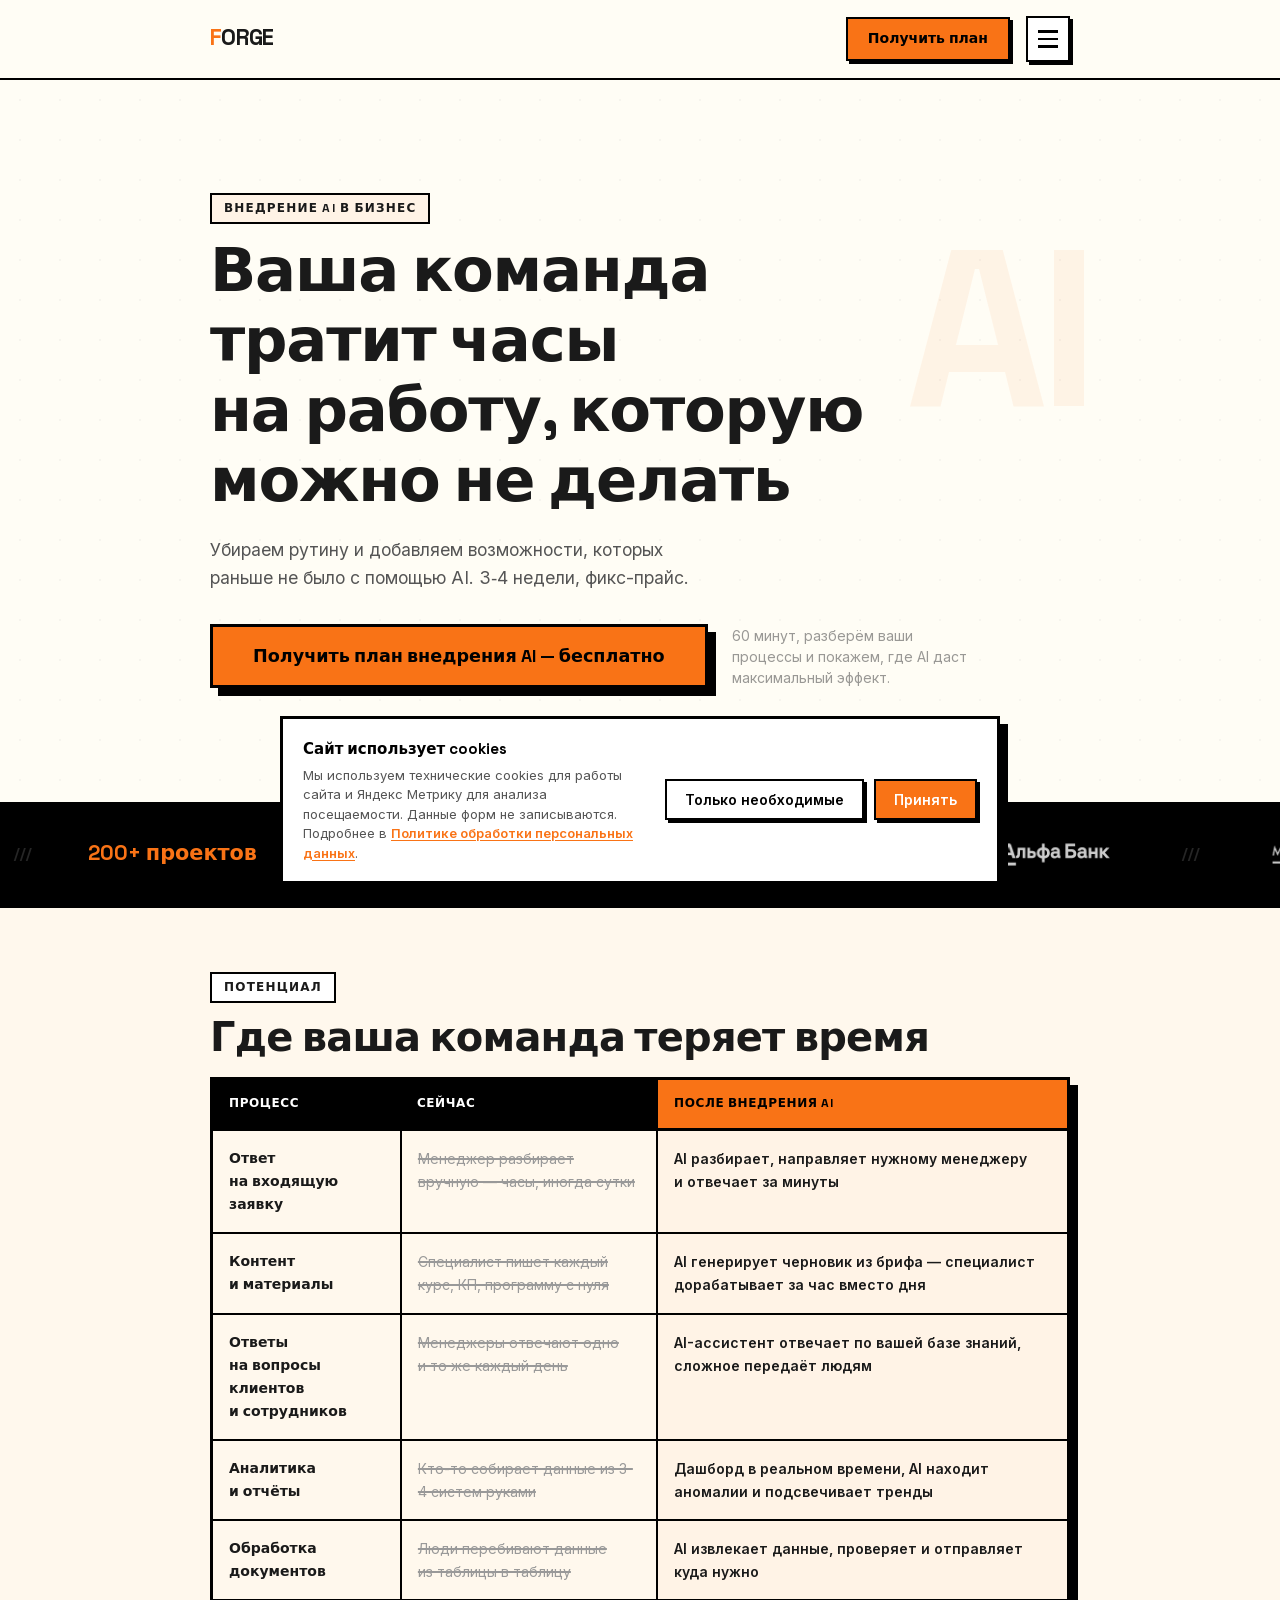
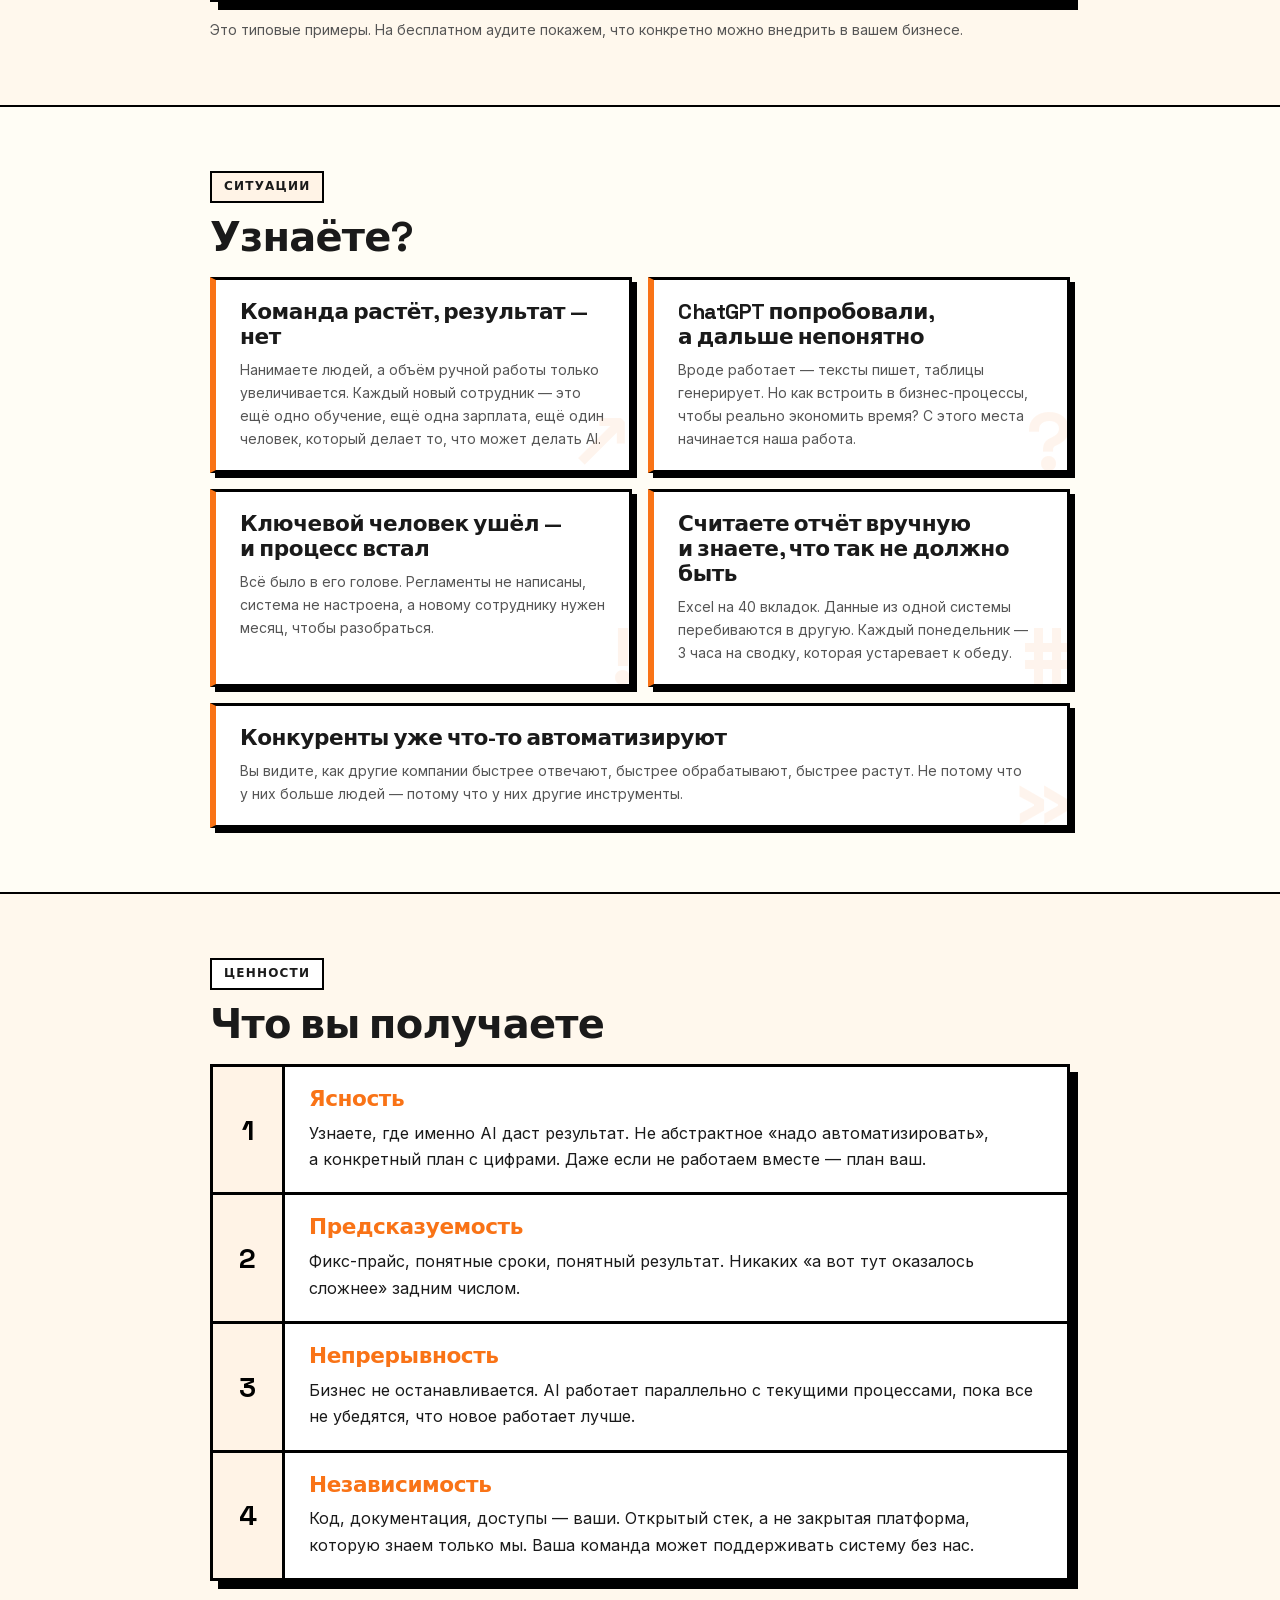
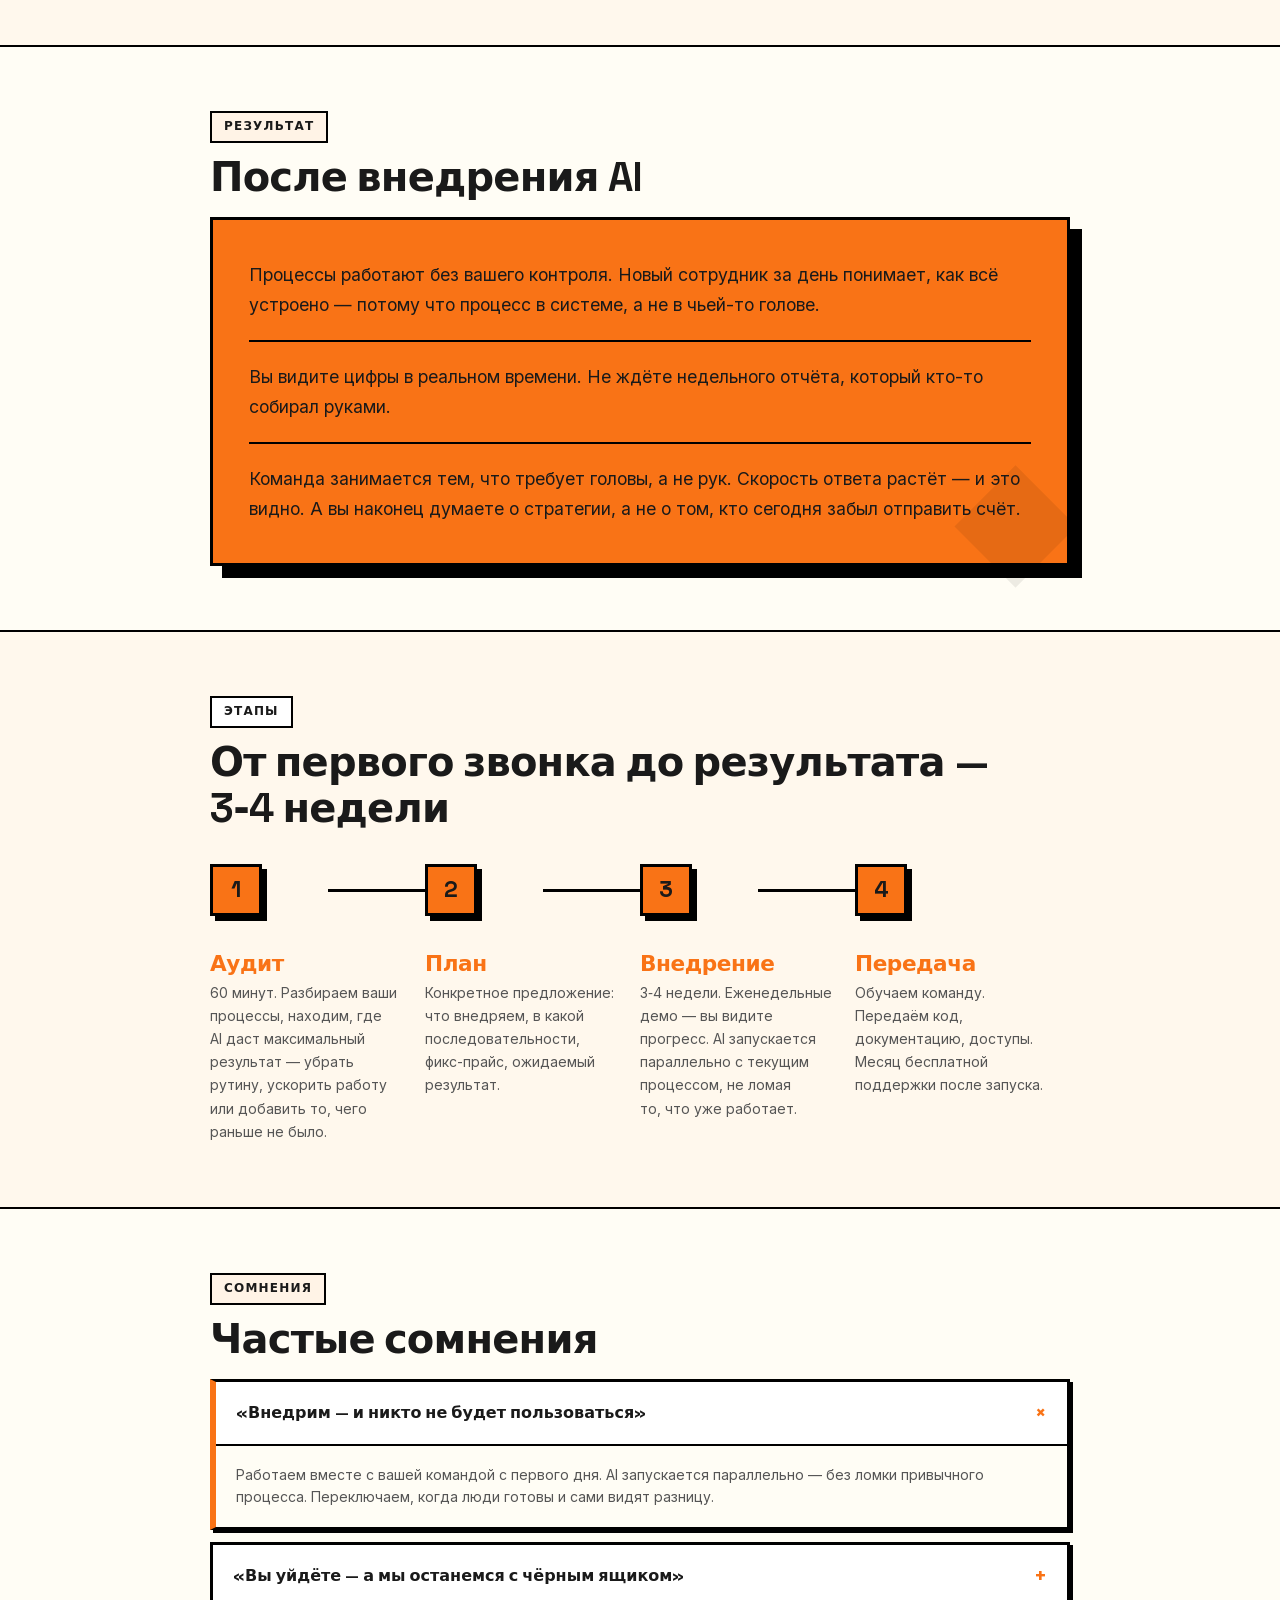
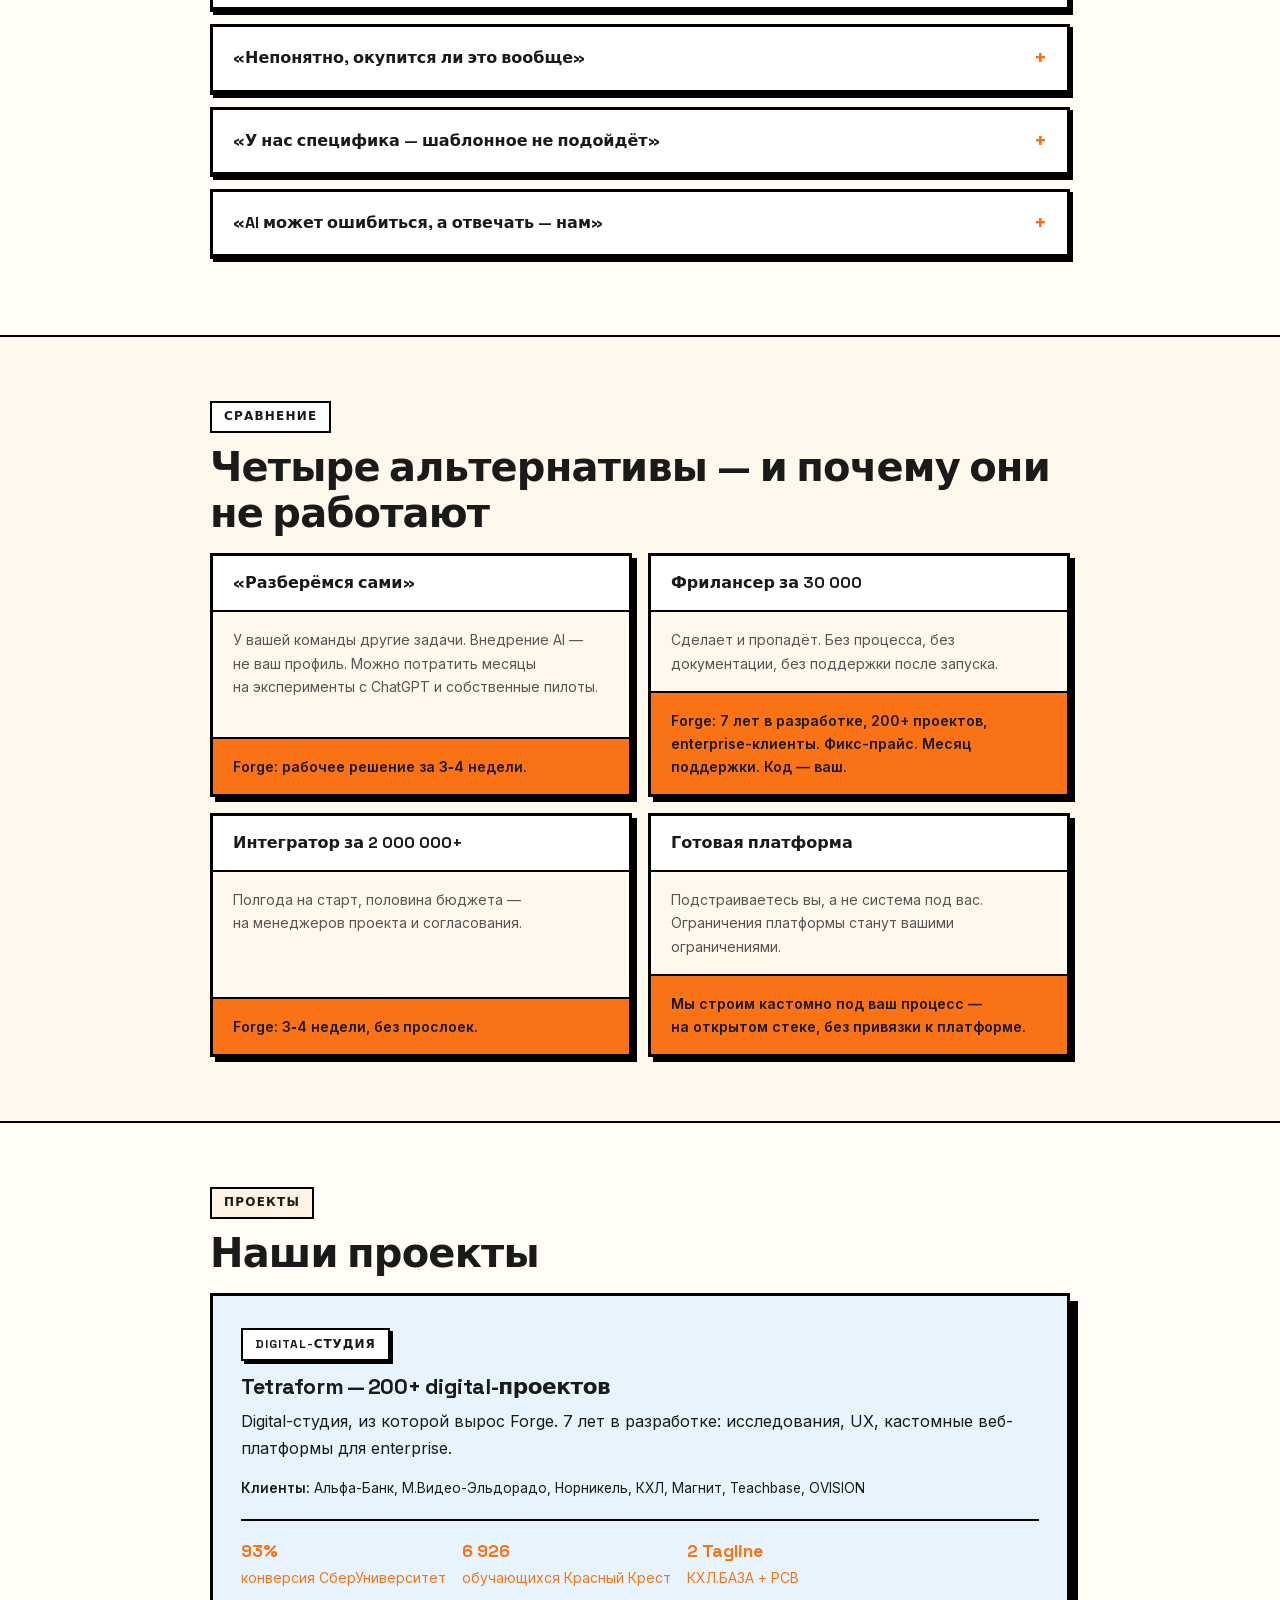
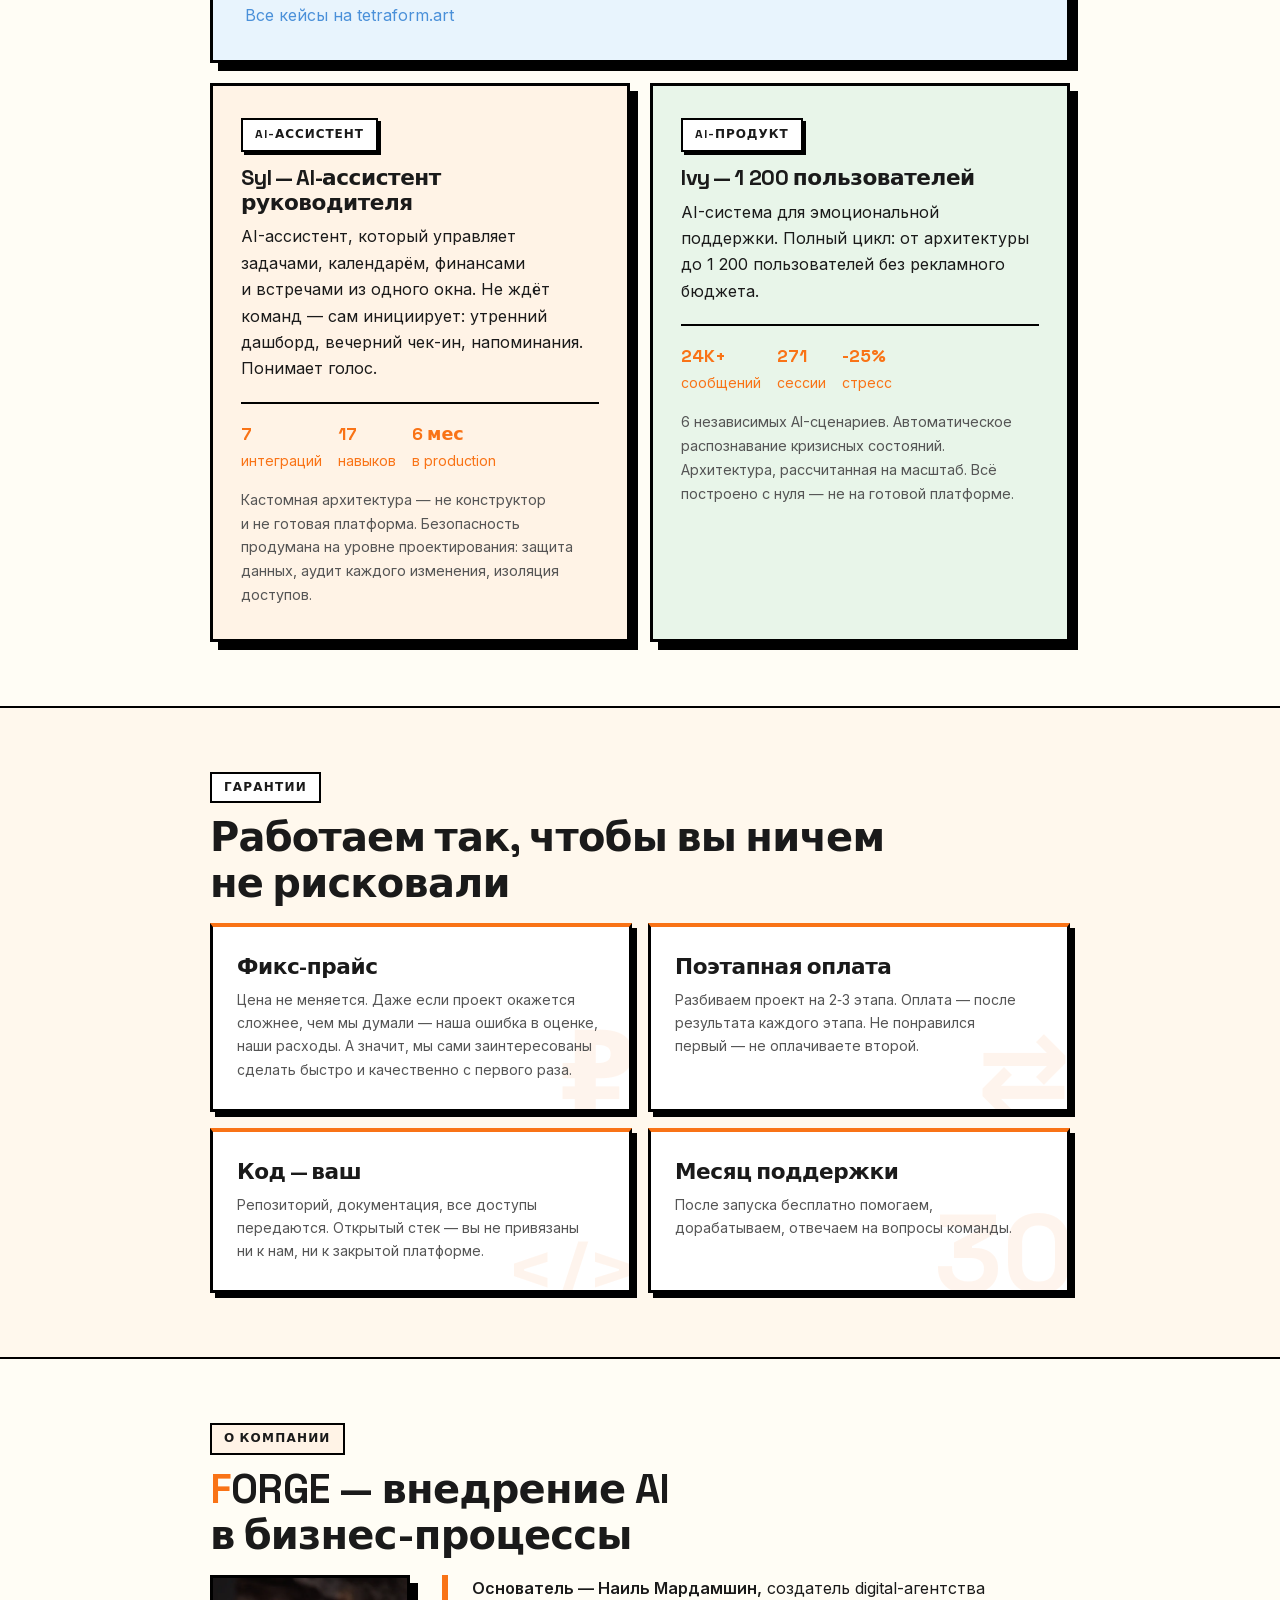
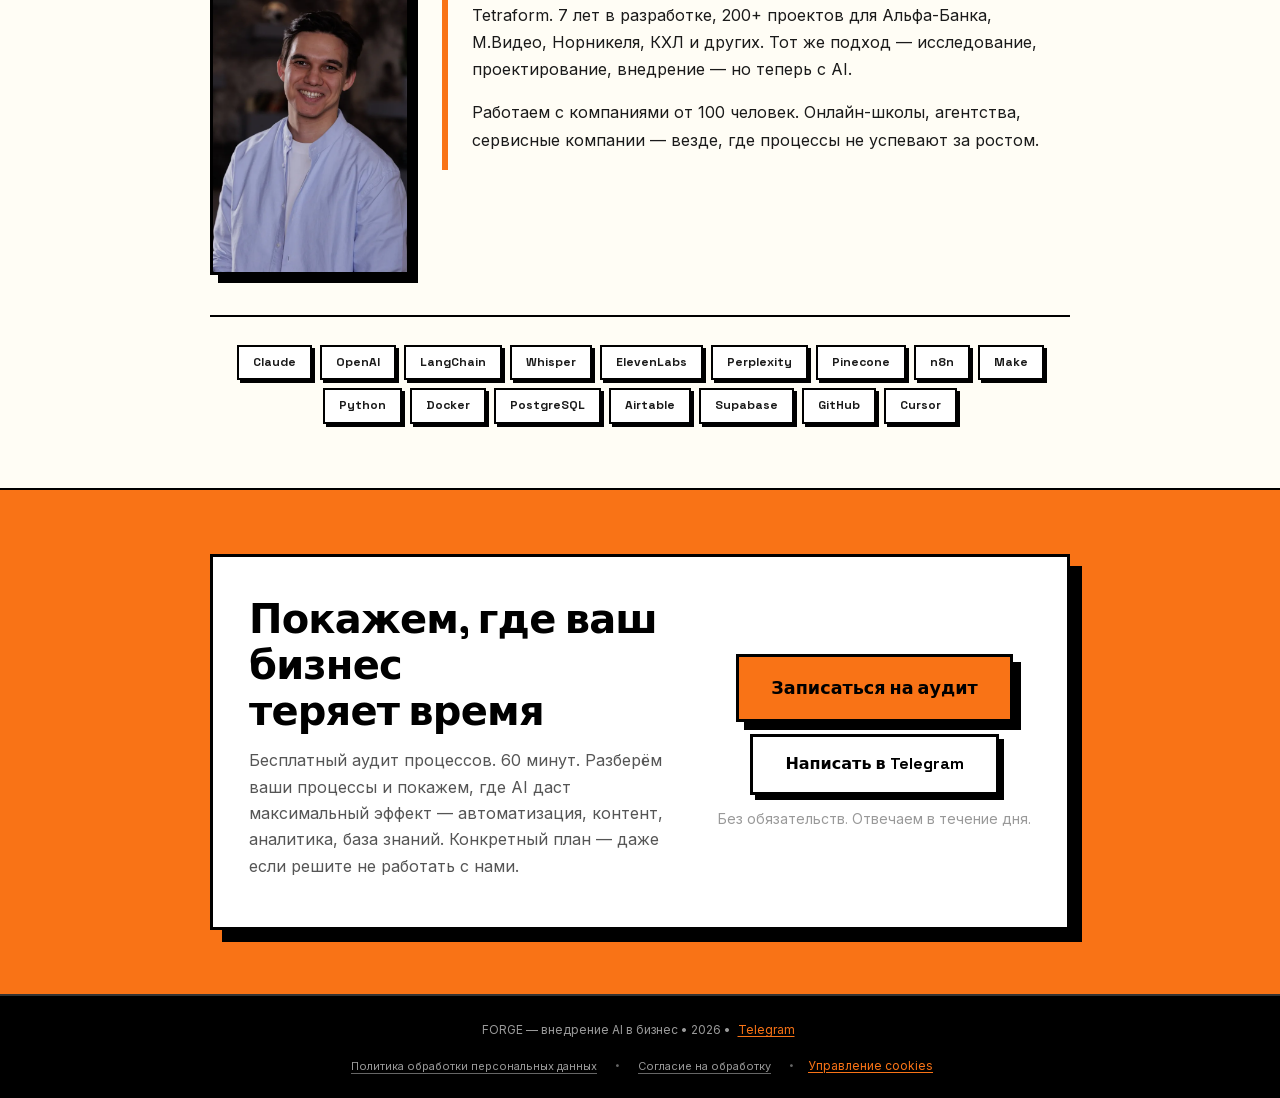
==== commit e070a1cc: "feat(cookies): consent banner + Yandex Metrica loader (gated) + Policy §9 Cookies feature: - Add coo" ====
--- a/index.html
+++ b/index.html
@@ -35,7 +35,7 @@
     <link rel="preload" as="font" type="font/woff2" href="assets/fonts/inter-cyrillic.woff2" crossorigin>
     <link rel="preload" as="font" type="font/woff2" href="assets/fonts/inter-latin.woff2" crossorigin>
     <link rel="preload" as="font" type="font/woff2" href="assets/fonts/spacegrotesk-latin-700.woff2" crossorigin>
-    <link rel="stylesheet" href="style.css?v=20260409_photo_ratio">
+    <link rel="stylesheet" href="style.css?v=20260409_cookies_v1">
     <noscript><style>.fade-in { opacity: 1 !important; transform: none !important; }</style></noscript>
     <script type="application/ld+json">
     {
@@ -192,6 +192,45 @@
       }
     }
     </script>
+    <script type="application/ld+json">
+    {
+      "@context": "https://schema.org",
+      "@type": "HowTo",
+      "name": "Как внедрить AI в бизнес-процессы за 3-4 недели",
+      "description": "Четыре этапа внедрения AI в бизнес: аудит процессов, план внедрения, разработка, передача команде клиента.",
+      "totalTime": "P28D",
+      "step": [
+        {
+          "@type": "HowToStep",
+          "position": 1,
+          "name": "Аудит",
+          "text": "60 минут. Разбираем ваши процессы, находим, где AI даст максимальный результат — убрать рутину, ускорить работу или добавить то, чего раньше не было.",
+          "url": "https://forge-ai.io/#etapy"
+        },
+        {
+          "@type": "HowToStep",
+          "position": 2,
+          "name": "План",
+          "text": "Конкретное предложение: что внедряем, в какой последовательности, фикс-прайс, ожидаемый результат.",
+          "url": "https://forge-ai.io/#etapy"
+        },
+        {
+          "@type": "HowToStep",
+          "position": 3,
+          "name": "Внедрение",
+          "text": "3-4 недели. Еженедельные демо — вы видите прогресс. AI запускается параллельно с текущим процессом, не ломая то, что уже работает.",
+          "url": "https://forge-ai.io/#etapy"
+        },
+        {
+          "@type": "HowToStep",
+          "position": 4,
+          "name": "Передача",
+          "text": "Обучаем команду. Передаём код, документацию, доступы. Месяц бесплатной поддержки после запуска.",
+          "url": "https://forge-ai.io/#etapy"
+        }
+      ]
+    }
+    </script>
 </head>
 <body>
 
@@ -247,7 +286,7 @@
         <span class="marquee-highlight">7 лет в разработке</span><span class="sep">///</span>
         <span class="marquee-highlight">200+ проектов</span><span class="sep">///</span>
         <img src="assets/logos/nornickel-ru.svg" alt="Норникель" width="86" height="14" decoding="async" class="marquee-logo marquee-logo-native"><span class="sep">///</span>
-        <img src="assets/logos/khl.png" alt="КХЛ" width="700" height="768" decoding="async" class="marquee-logo"><span class="sep">///</span>
+        <img src="assets/logos/khl.png" alt="КХЛ" width="175" height="192" decoding="async" class="marquee-logo"><span class="sep">///</span>
         <img src="assets/logos/alfa-bank.png" alt="Альфа-Банк" width="292" height="100" decoding="async" class="marquee-logo"><span class="sep">///</span>
         <img src="assets/logos/mvideo.png" alt="М.Видео" width="292" height="100" decoding="async" class="marquee-logo"><span class="sep">///</span>
         <img src="assets/logos/sber.png" alt="Сбер" width="292" height="100" decoding="async" class="marquee-logo"><span class="sep">///</span>
@@ -262,7 +301,7 @@
         <span class="marquee-highlight">7 лет в разработке</span><span class="sep">///</span>
         <span class="marquee-highlight">200+ проектов</span><span class="sep">///</span>
         <img src="assets/logos/nornickel-ru.svg" alt="Норникель" width="86" height="14" decoding="async" class="marquee-logo marquee-logo-native"><span class="sep">///</span>
-        <img src="assets/logos/khl.png" alt="КХЛ" width="700" height="768" decoding="async" class="marquee-logo"><span class="sep">///</span>
+        <img src="assets/logos/khl.png" alt="КХЛ" width="175" height="192" decoding="async" class="marquee-logo"><span class="sep">///</span>
         <img src="assets/logos/alfa-bank.png" alt="Альфа-Банк" width="292" height="100" decoding="async" class="marquee-logo"><span class="sep">///</span>
         <img src="assets/logos/mvideo.png" alt="М.Видео" width="292" height="100" decoding="async" class="marquee-logo"><span class="sep">///</span>
         <img src="assets/logos/sber.png" alt="Сбер" width="292" height="100" decoding="async" class="marquee-logo"><span class="sep">///</span>
@@ -517,7 +556,7 @@
                     <div class="case-stat"><strong>7&nbsp;000</strong> обучающихся Красный Крест</div>
                     <div class="case-stat"><strong>2&nbsp;Tagline</strong> КХЛ.БАЗА + РСВ</div>
                 </div>
-                <p style="margin-top: 12px;"><a href="https://tetraform.art/cases" target="_blank" rel="noopener noreferrer">Все кейсы на tetraform.art</a></p>
+                <p class="case-link-wrap"><a class="case-link" href="https://tetraform.art/cases" target="_blank" rel="noopener noreferrer">Все кейсы на tetraform.art</a></p>
             </div>
             <div class="case-card case-syl">
                 <div class="case-tag">AI-ассистент</div>
@@ -641,6 +680,8 @@
             <a href="legal/privacy-policy" target="_blank" rel="noopener">Политика обработки персональных&nbsp;данных</a>
             <span class="footer-sep" aria-hidden="true">&bull;</span>
             <a href="legal/consent" target="_blank" rel="noopener">Согласие на&nbsp;обработку</a>
+            <span class="footer-sep" aria-hidden="true">&bull;</span>
+            <button type="button" class="footer-legal-btn" id="manageCookies">Управление cookies</button>
         </nav>
     </div>
 </footer>
@@ -653,22 +694,26 @@
         <div class="modal-content" id="modalContent">
             <h2 id="leadModalTitle">Получить план внедрения&nbsp;AI</h2>
             <p class="modal-sub">Ответим в&nbsp;течение дня. 60&nbsp;минут&nbsp;— разберём ваши процессы, покажем где AI&nbsp;даст эффект.<br>Заполните форму или напишите нам в&nbsp;<a href="https://t.me/nmardamshin" target="_blank" rel="noopener">Telegram</a>.</p>
-            <form class="lead-form" id="leadForm" novalidate>
+            <form class="lead-form ym-hide-content" id="leadForm" novalidate>
+                <!-- Honeypot: hidden from humans, bots will fill it in. Server rejects if filled. -->
+                <div class="hp-field" aria-hidden="true">
+                    <label>Website <input type="text" name="website" tabindex="-1" autocomplete="off"></label>
+                </div>
                 <label>
                     <span>Имя</span>
-                    <input type="text" name="name" required placeholder=" " autocomplete="name">
+                    <input type="text" name="name" required placeholder=" " autocomplete="name" class="ym-hide-content">
                 </label>
                 <label>
                     <span>Компания</span>
-                    <input type="text" name="company" required placeholder=" " autocomplete="organization">
+                    <input type="text" name="company" required placeholder=" " autocomplete="organization" class="ym-hide-content">
                 </label>
                 <label>
                     <span>Telegram или&nbsp;телефон</span>
-                    <input type="text" name="contact" required placeholder="@username или +7..." autocomplete="tel">
+                    <input type="text" name="contact" required placeholder="@username или +7..." autocomplete="tel" class="ym-hide-content">
                 </label>
                 <label>
                     <span>Задача <em>—&nbsp;опционально</em></span>
-                    <textarea name="task" rows="3" placeholder="Где ваша команда теряет больше всего времени?"></textarea>
+                    <textarea name="task" rows="3" placeholder="Где ваша команда теряет больше всего времени?" class="ym-hide-content"></textarea>
                 </label>
                 <input type="hidden" name="source" value="modal">
                 <label class="form-consent">
@@ -690,6 +735,22 @@
     </div>
 </div>
 
-<script src="main.js?v=20260409_err_handling" defer></script>
+<!-- Cookie consent banner — hidden by default, shown by main.js when no decision stored -->
+<div class="cookie-banner" id="cookieBanner" role="dialog" aria-labelledby="cookieBannerTitle" aria-describedby="cookieBannerDesc" aria-hidden="true" hidden>
+    <div class="cookie-banner-inner">
+        <div class="cookie-banner-text">
+            <p id="cookieBannerTitle" class="cookie-banner-title">Сайт использует cookies</p>
+            <p id="cookieBannerDesc" class="cookie-banner-desc">
+                Мы&nbsp;используем технические cookies для работы сайта и&nbsp;Яндекс&nbsp;Метрику для анализа посещаемости. Данные форм не&nbsp;записываются. Подробнее в&nbsp;<a href="legal/privacy-policy" target="_blank" rel="noopener">Политике обработки персональных данных</a>.
+            </p>
+        </div>
+        <div class="cookie-banner-actions">
+            <button type="button" class="cookie-btn cookie-btn-reject" id="cookieReject">Только необходимые</button>
+            <button type="button" class="cookie-btn cookie-btn-accept" id="cookieAccept">Принять</button>
+        </div>
+    </div>
+</div>
+
+<script src="main.js?v=20260409_cookies_v1" defer></script>
 </body>
 </html>
--- a/style.css
+++ b/style.css
@@ -201,10 +201,14 @@
   border: var(--border);
   box-shadow: var(--shadow-sm);
   cursor: pointer;
-  padding: 10px;
+  padding: 12px 10px;
   flex-direction: column;
   gap: 5px;
   transition: transform 0.1s, box-shadow 0.1s;
+  min-width: 44px;
+  min-height: 44px;
+  align-items: center;
+  justify-content: center;
 }
 
 .burger:hover {
@@ -943,6 +947,12 @@
 }
 
 .case-card.case-tetraform { background: var(--blue-light); }
+.case-link-wrap { margin-top: 12px; }
+.case-link {
+  display: inline-block;
+  padding: 12px 4px;
+  margin: -12px 0;
+}
 .case-card.case-syl { background: var(--orange-light); }
 .case-card.case-ivy { background: var(--green-light); }
 
@@ -1045,6 +1055,9 @@
 
 .about-photo img {
   width: 200px;
+  height: auto;
+  aspect-ratio: 2 / 3;
+  object-fit: cover;
   border: var(--border-thick);
   box-shadow: var(--shadow-lg);
   display: block;
@@ -1196,6 +1209,10 @@
   color: var(--orange);
   text-decoration: underline;
   text-underline-offset: 2px;
+  /* a11y: tap target — increased hit area via inline-block padding */
+  display: inline-block;
+  padding: 8px 4px;
+  margin: -8px 0;
 }
 footer a:hover {
   color: #fff;
@@ -1225,6 +1242,10 @@
   text-decoration-thickness: 1px;
   text-underline-offset: 3px;
   transition: color 0.15s, text-decoration-color 0.15s;
+  /* a11y: touch target 44px */
+  display: inline-block;
+  padding: 14px 4px;
+  margin: -14px 0;
 }
 .footer-legal a:hover {
   color: var(--orange);
@@ -1953,6 +1974,127 @@
   background: #ffe5e5;
 }
 
+/* ===== Cookie banner ===== */
+.cookie-banner {
+  position: fixed;
+  left: 16px;
+  right: 16px;
+  bottom: 16px;
+  z-index: 1000;
+  background: var(--white);
+  border: var(--border-thick);
+  box-shadow: var(--shadow-lg);
+  max-width: 720px;
+  margin-left: auto;
+  margin-right: auto;
+  animation: cookie-in 0.35s cubic-bezier(0.16, 1, 0.3, 1);
+}
+.cookie-banner[hidden] { display: none; }
+
+@keyframes cookie-in {
+  from { opacity: 0; transform: translateY(20px); }
+  to { opacity: 1; transform: translateY(0); }
+}
+
+.cookie-banner-inner {
+  padding: 18px 20px;
+  display: flex;
+  gap: 18px;
+  align-items: center;
+  justify-content: space-between;
+}
+.cookie-banner-text {
+  flex: 1;
+  min-width: 0;
+}
+.cookie-banner-title {
+  font-family: var(--font-display);
+  font-weight: 700;
+  font-size: 15px;
+  margin: 0 0 4px;
+  color: var(--black);
+}
+.cookie-banner-desc {
+  font-size: 13px;
+  line-height: 1.5;
+  color: var(--text-muted);
+  margin: 0;
+}
+.cookie-banner-desc a {
+  color: var(--orange);
+  text-decoration: underline;
+  text-underline-offset: 2px;
+  font-weight: 600;
+}
+.cookie-banner-desc a:hover { color: var(--black); }
+
+.cookie-banner-actions {
+  display: flex;
+  gap: 10px;
+  flex-shrink: 0;
+}
+.cookie-btn {
+  font-family: var(--font-body);
+  font-size: 14px;
+  font-weight: 600;
+  padding: 10px 18px;
+  border: 2px solid var(--black);
+  cursor: pointer;
+  transition: transform 0.08s ease, box-shadow 0.08s ease;
+  white-space: nowrap;
+}
+.cookie-btn:hover { transform: translate(-1px, -1px); }
+.cookie-btn:active { transform: translate(1px, 1px); }
+.cookie-btn-reject {
+  background: var(--white);
+  color: var(--black);
+  box-shadow: 3px 3px 0 0 var(--black);
+}
+.cookie-btn-reject:hover { box-shadow: 4px 4px 0 0 var(--black); }
+.cookie-btn-accept {
+  background: var(--orange);
+  color: var(--white);
+  box-shadow: 3px 3px 0 0 var(--black);
+}
+.cookie-btn-accept:hover { box-shadow: 4px 4px 0 0 var(--black); }
+
+@media (max-width: 640px) {
+  .cookie-banner {
+    left: 8px;
+    right: 8px;
+    bottom: 8px;
+  }
+  .cookie-banner-inner {
+    flex-direction: column;
+    align-items: stretch;
+    gap: 14px;
+    padding: 16px;
+  }
+  .cookie-banner-actions {
+    flex-direction: row;
+    gap: 8px;
+  }
+  .cookie-btn {
+    flex: 1;
+    padding: 11px 12px;
+    font-size: 13px;
+  }
+}
+
+/* Footer: manage-cookies button styled like a link */
+.footer-legal-btn {
+  background: none;
+  border: none;
+  padding: 0;
+  cursor: pointer;
+  color: var(--orange);
+  text-decoration: underline;
+  text-underline-offset: 2px;
+  font: inherit;
+  font-size: var(--text-xs);
+}
+.footer-legal-btn:hover { color: #fff; }
+
 .form-status {
   font-size: var(--text-sm);
   padding: 12px 14px;
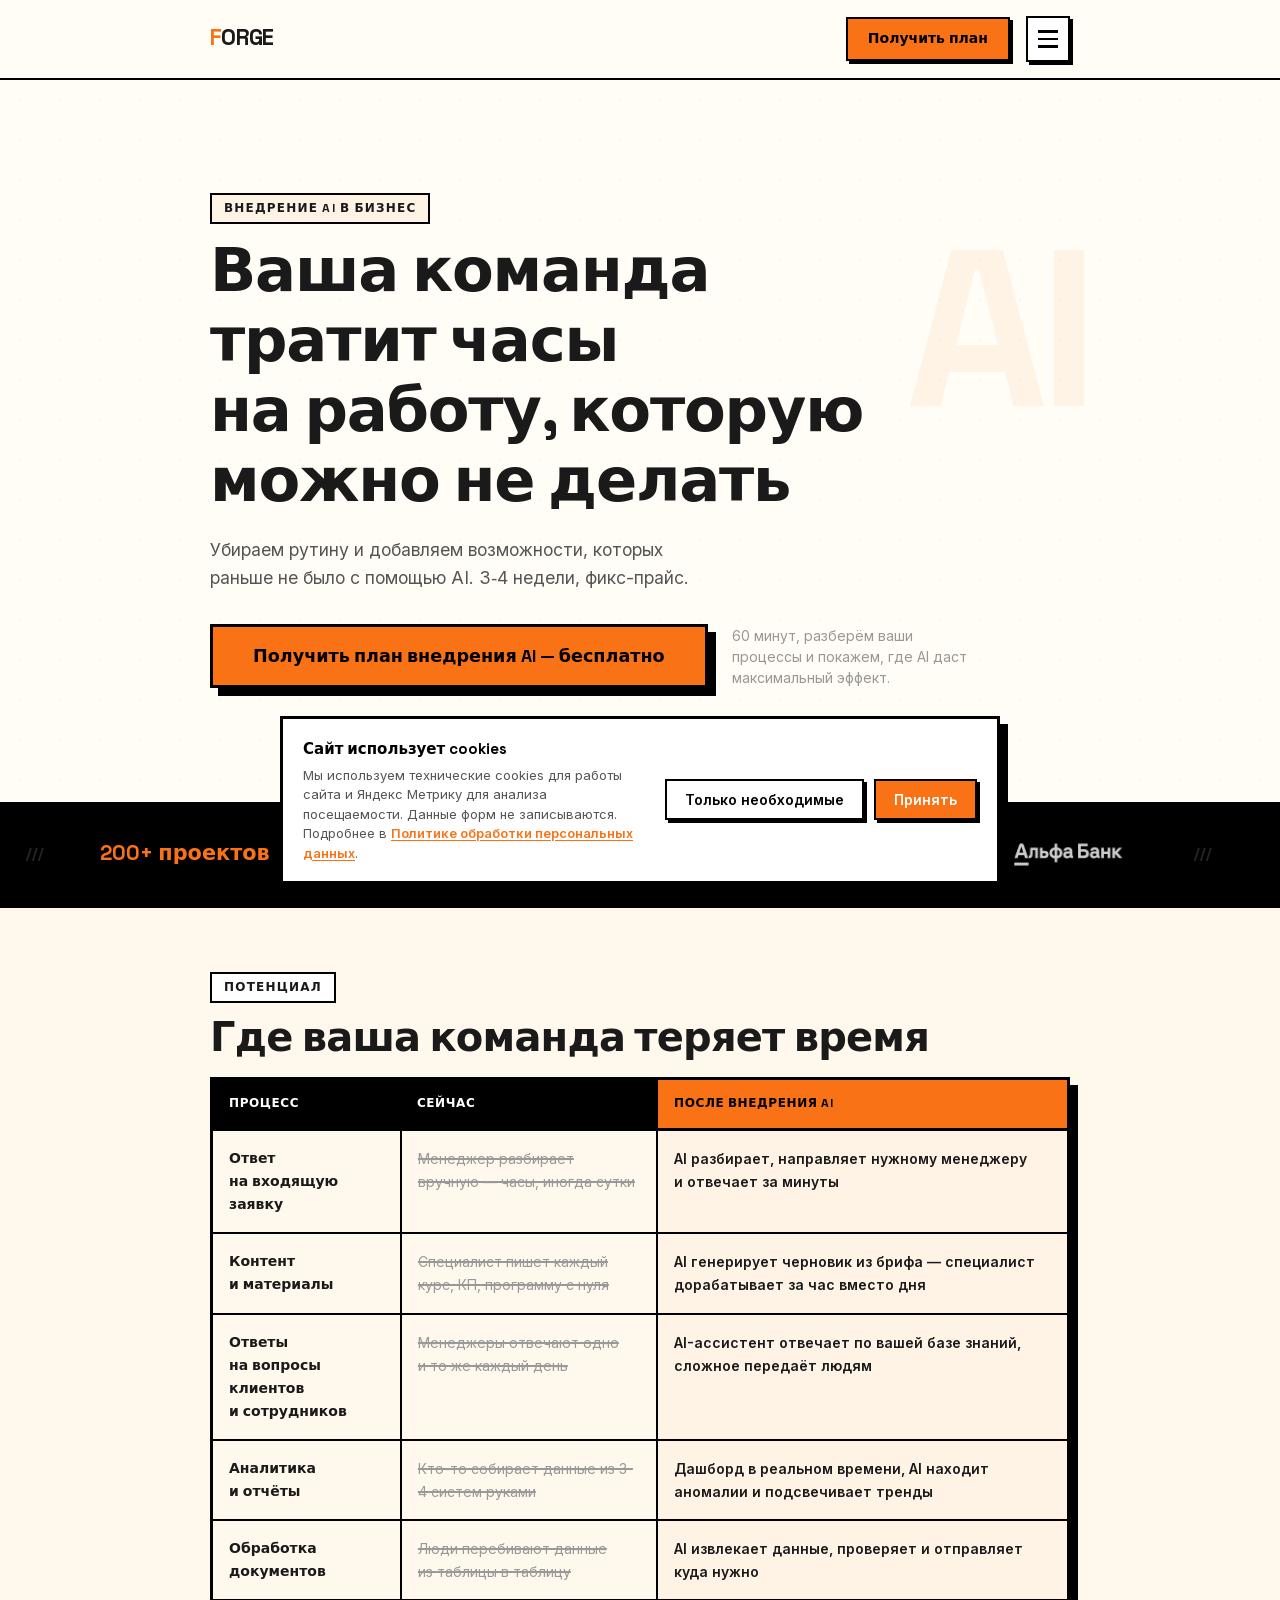
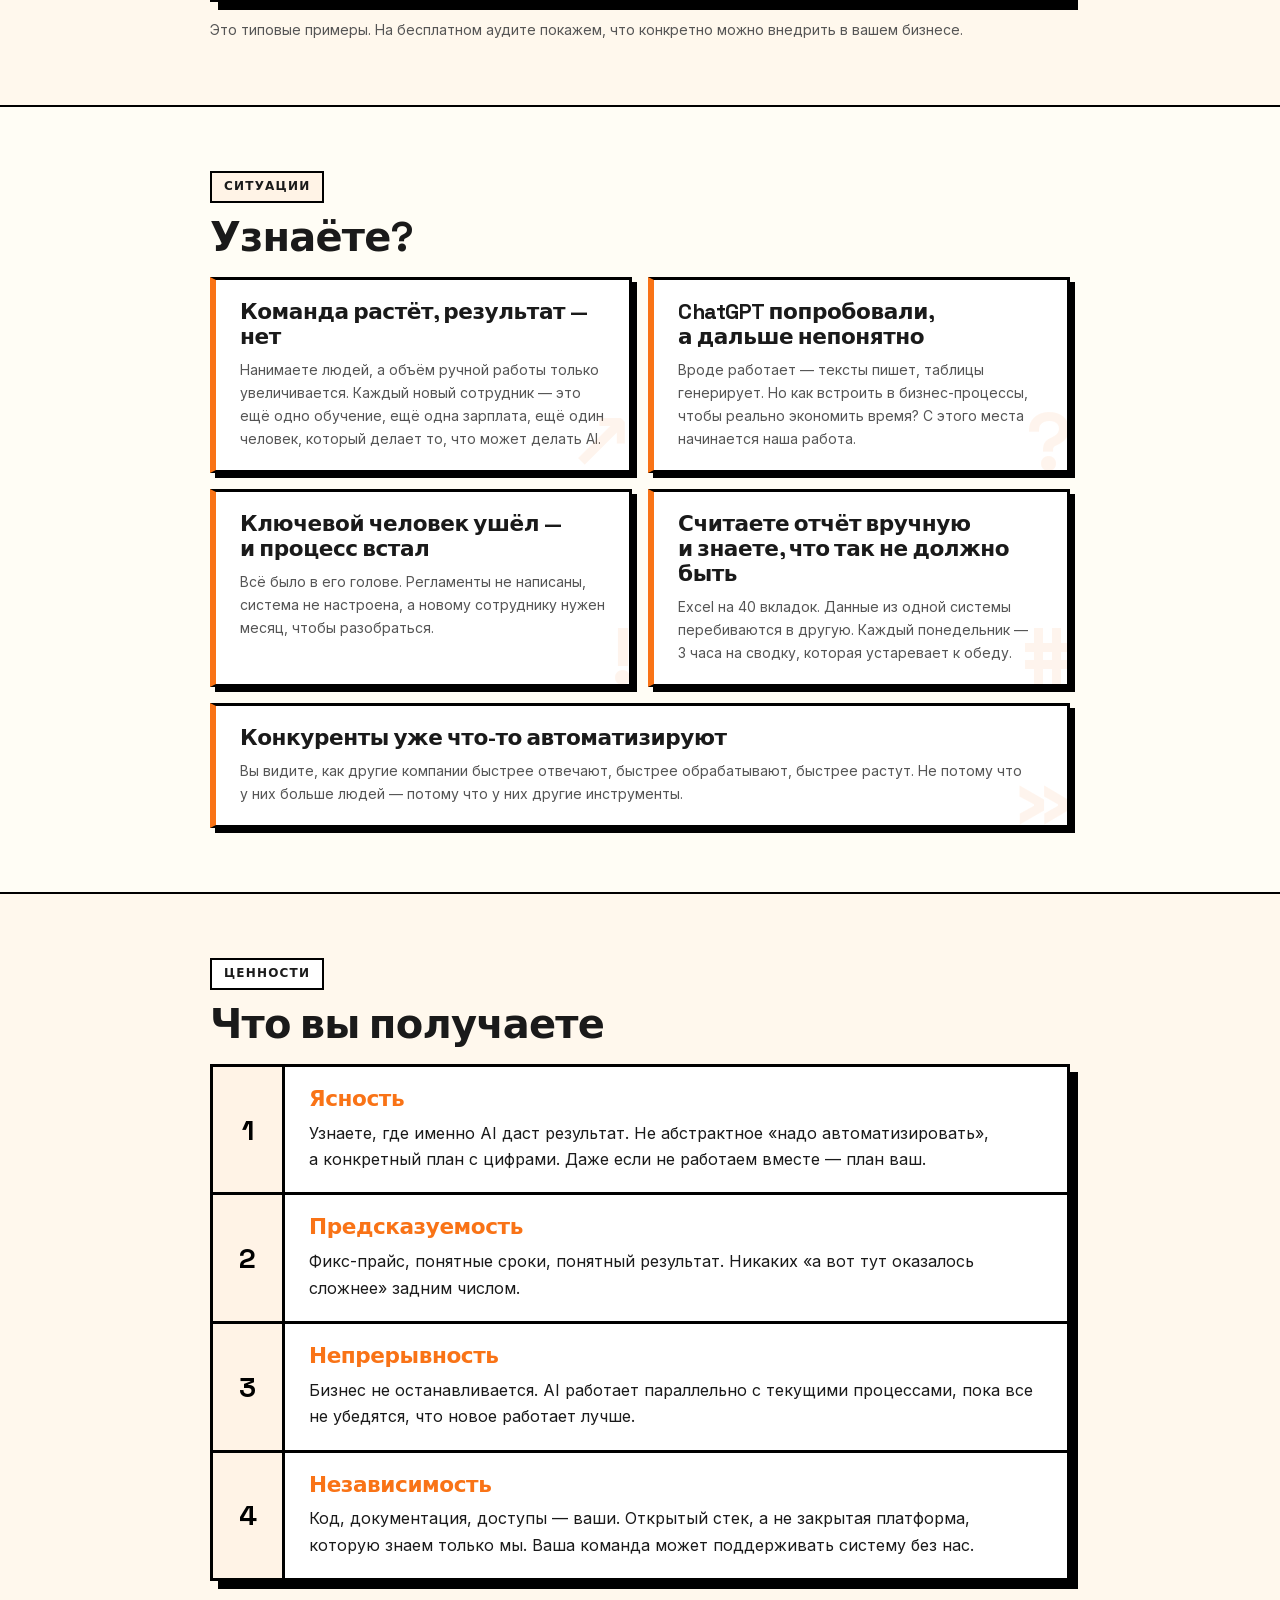
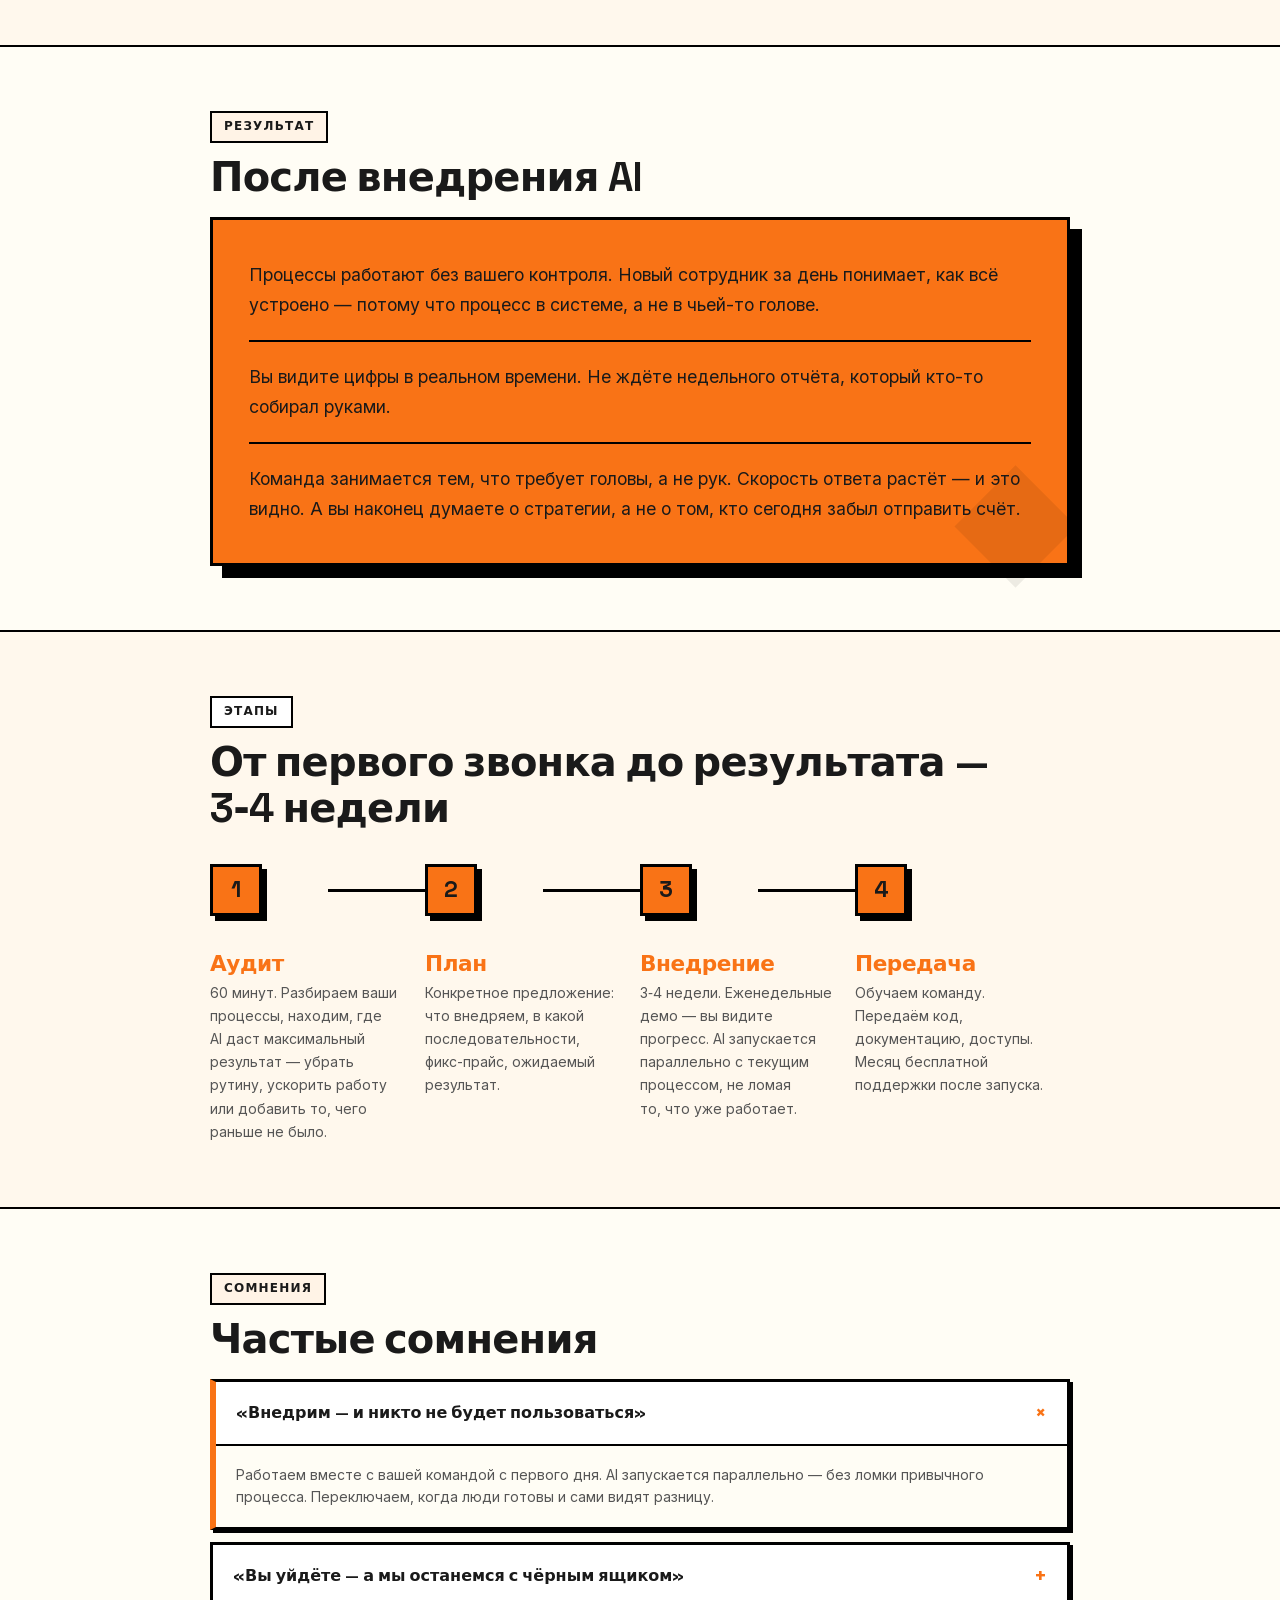
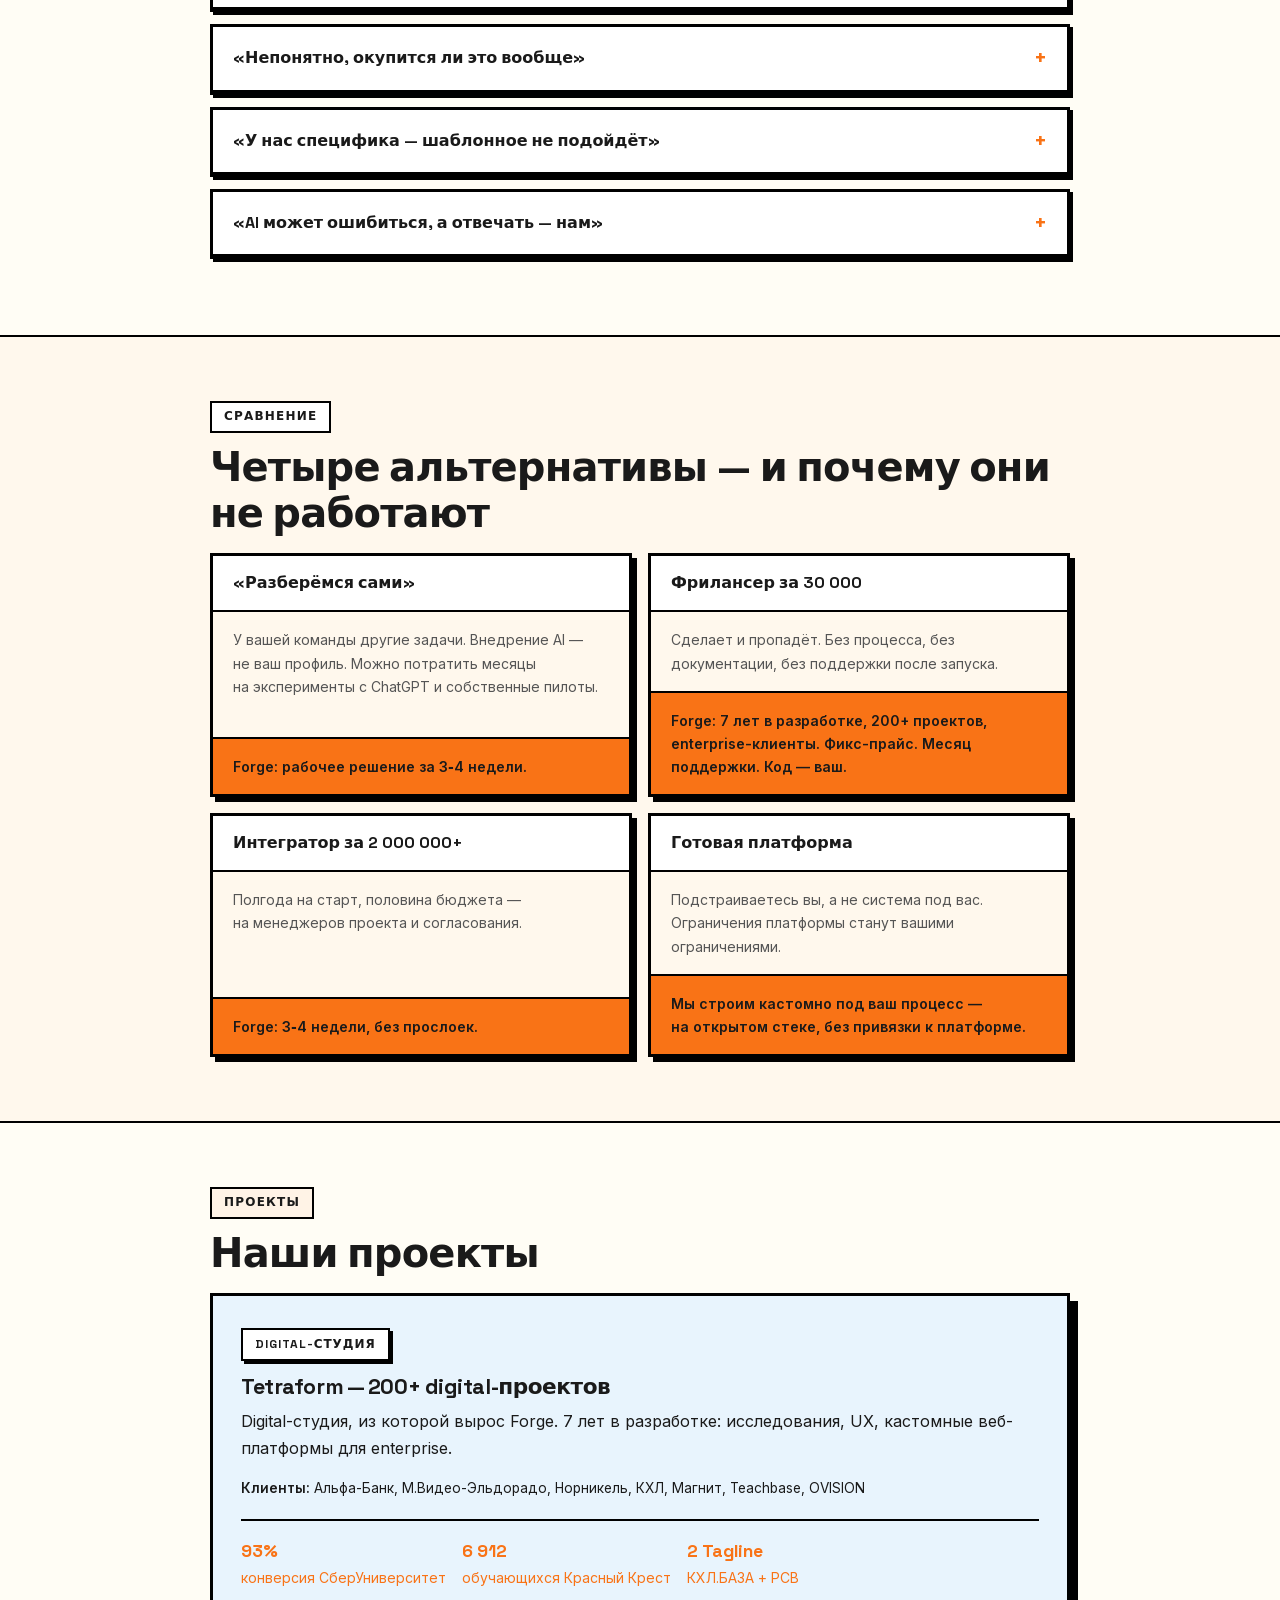
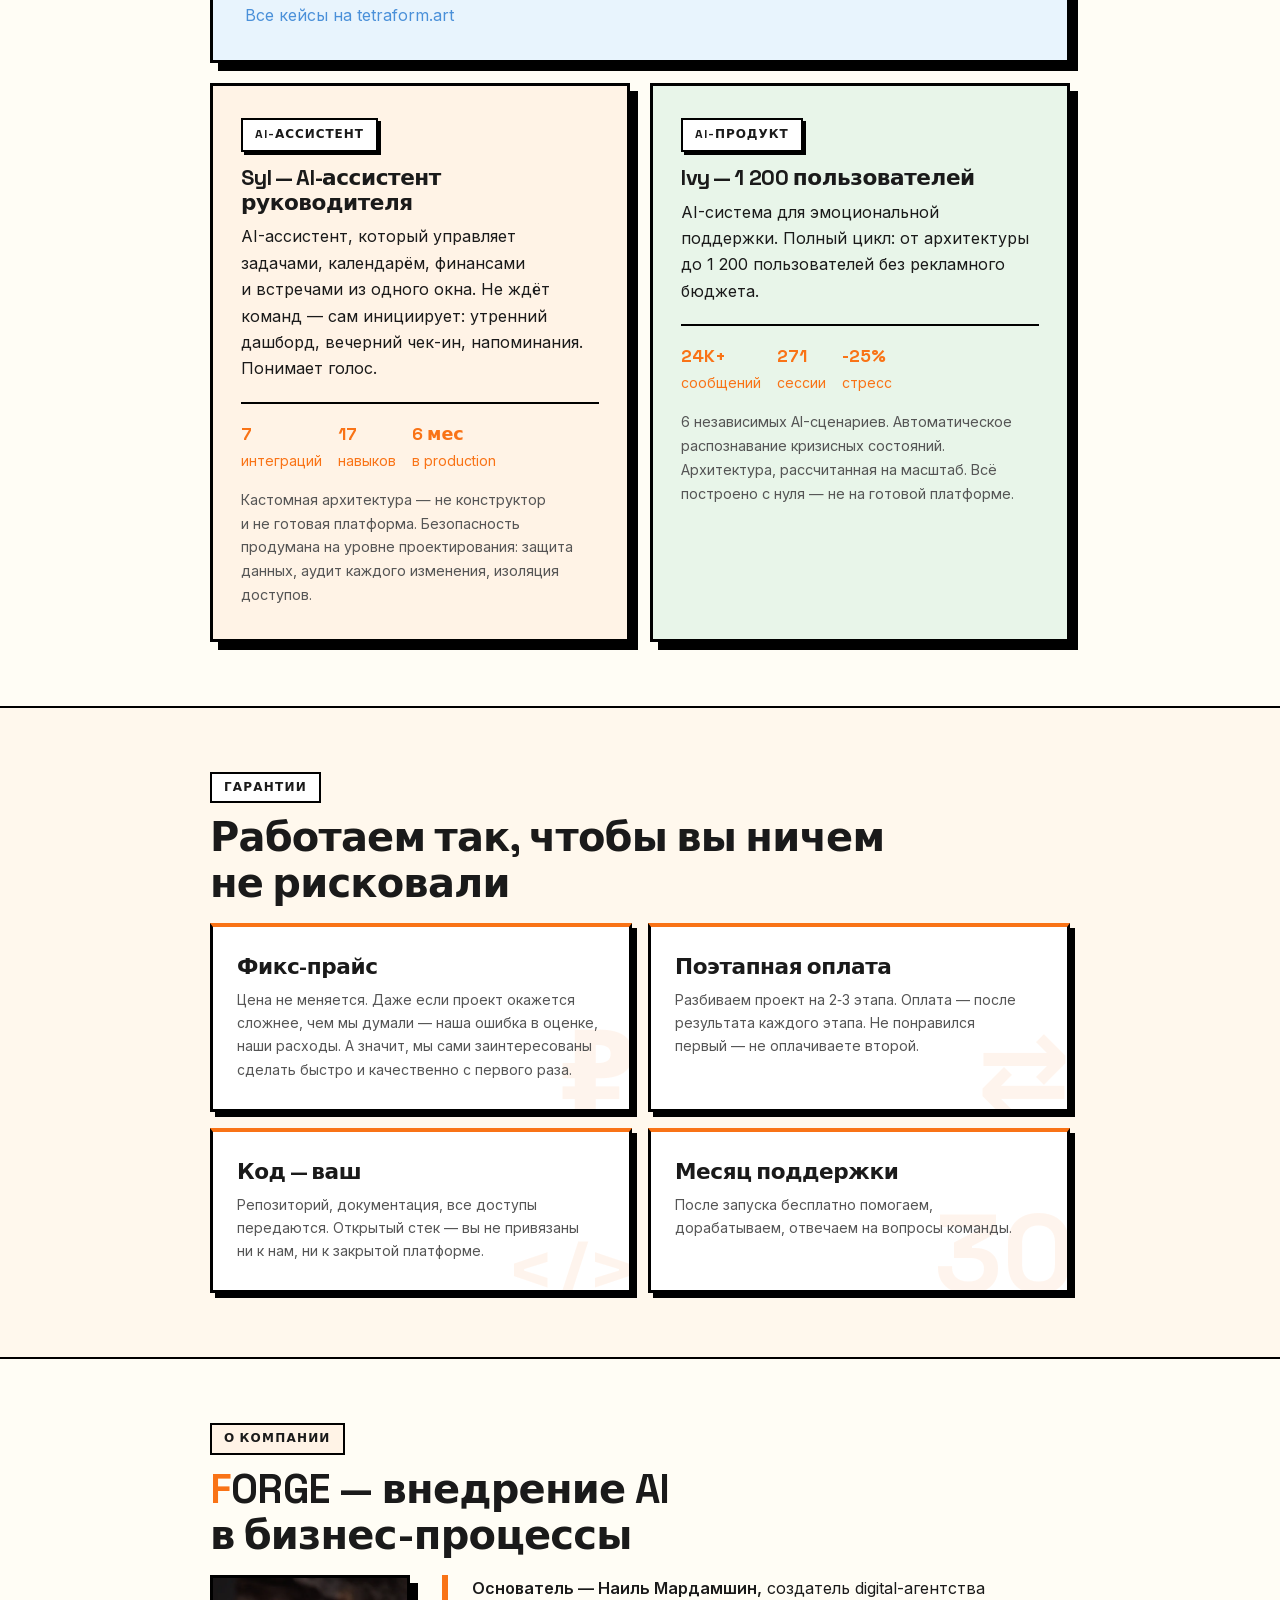
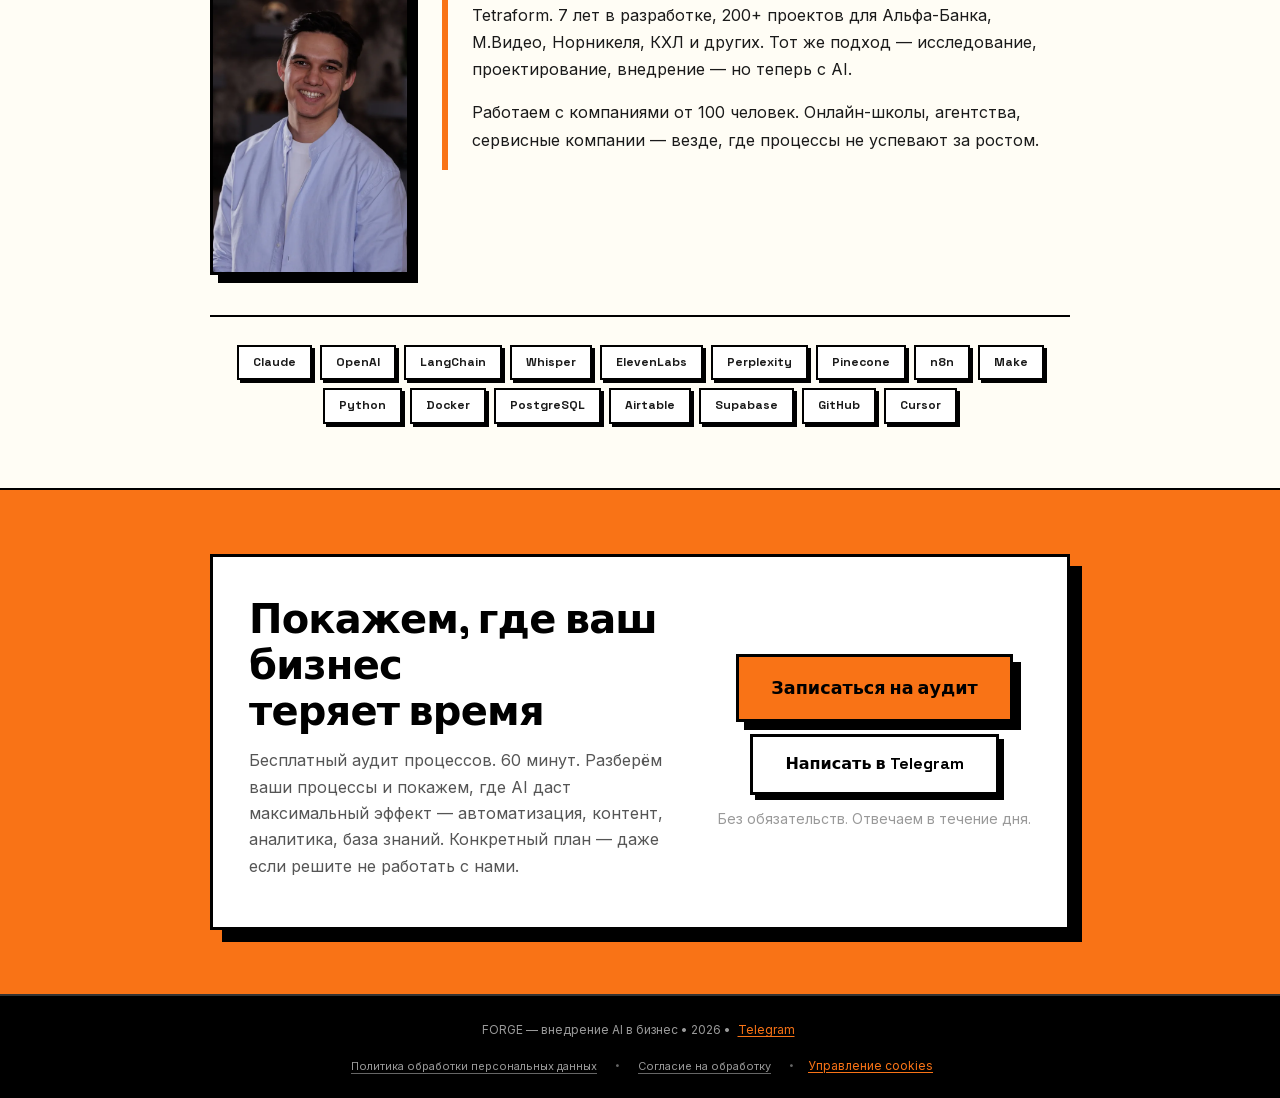
==== commit 5c4bedd2: "feat(metrica): wire real counter ID 108474355 Counter registered on metrika.yandex.ru. Replacing the" ====
--- a/index.html
+++ b/index.html
@@ -35,7 +35,7 @@
     <link rel="preload" as="font" type="font/woff2" href="assets/fonts/inter-cyrillic.woff2" crossorigin>
     <link rel="preload" as="font" type="font/woff2" href="assets/fonts/inter-latin.woff2" crossorigin>
     <link rel="preload" as="font" type="font/woff2" href="assets/fonts/spacegrotesk-latin-700.woff2" crossorigin>
-    <link rel="stylesheet" href="style.css?v=20260409_cookies_v1">
+    <link rel="stylesheet" href="style.css?v=20260409_p2_a11y">
     <noscript><style>.fade-in { opacity: 1 !important; transform: none !important; }</style></noscript>
     <script type="application/ld+json">
     {
@@ -751,6 +751,6 @@
     </div>
 </div>
 
-<script src="main.js?v=20260409_cookies_v1" defer></script>
+<script src="main.js?v=20260409_metrica_id" defer></script>
 </body>
 </html>
--- a/style.css
+++ b/style.css
@@ -1793,6 +1793,17 @@
   gap: 16px;
 }
 
+/* Honeypot field — invisible to humans, bots fill it in */
+.hp-field {
+  position: absolute;
+  left: -9999px;
+  width: 1px;
+  height: 1px;
+  overflow: hidden;
+  opacity: 0;
+  pointer-events: none;
+}
+
 .lead-form label {
   display: flex;
   flex-direction: column;
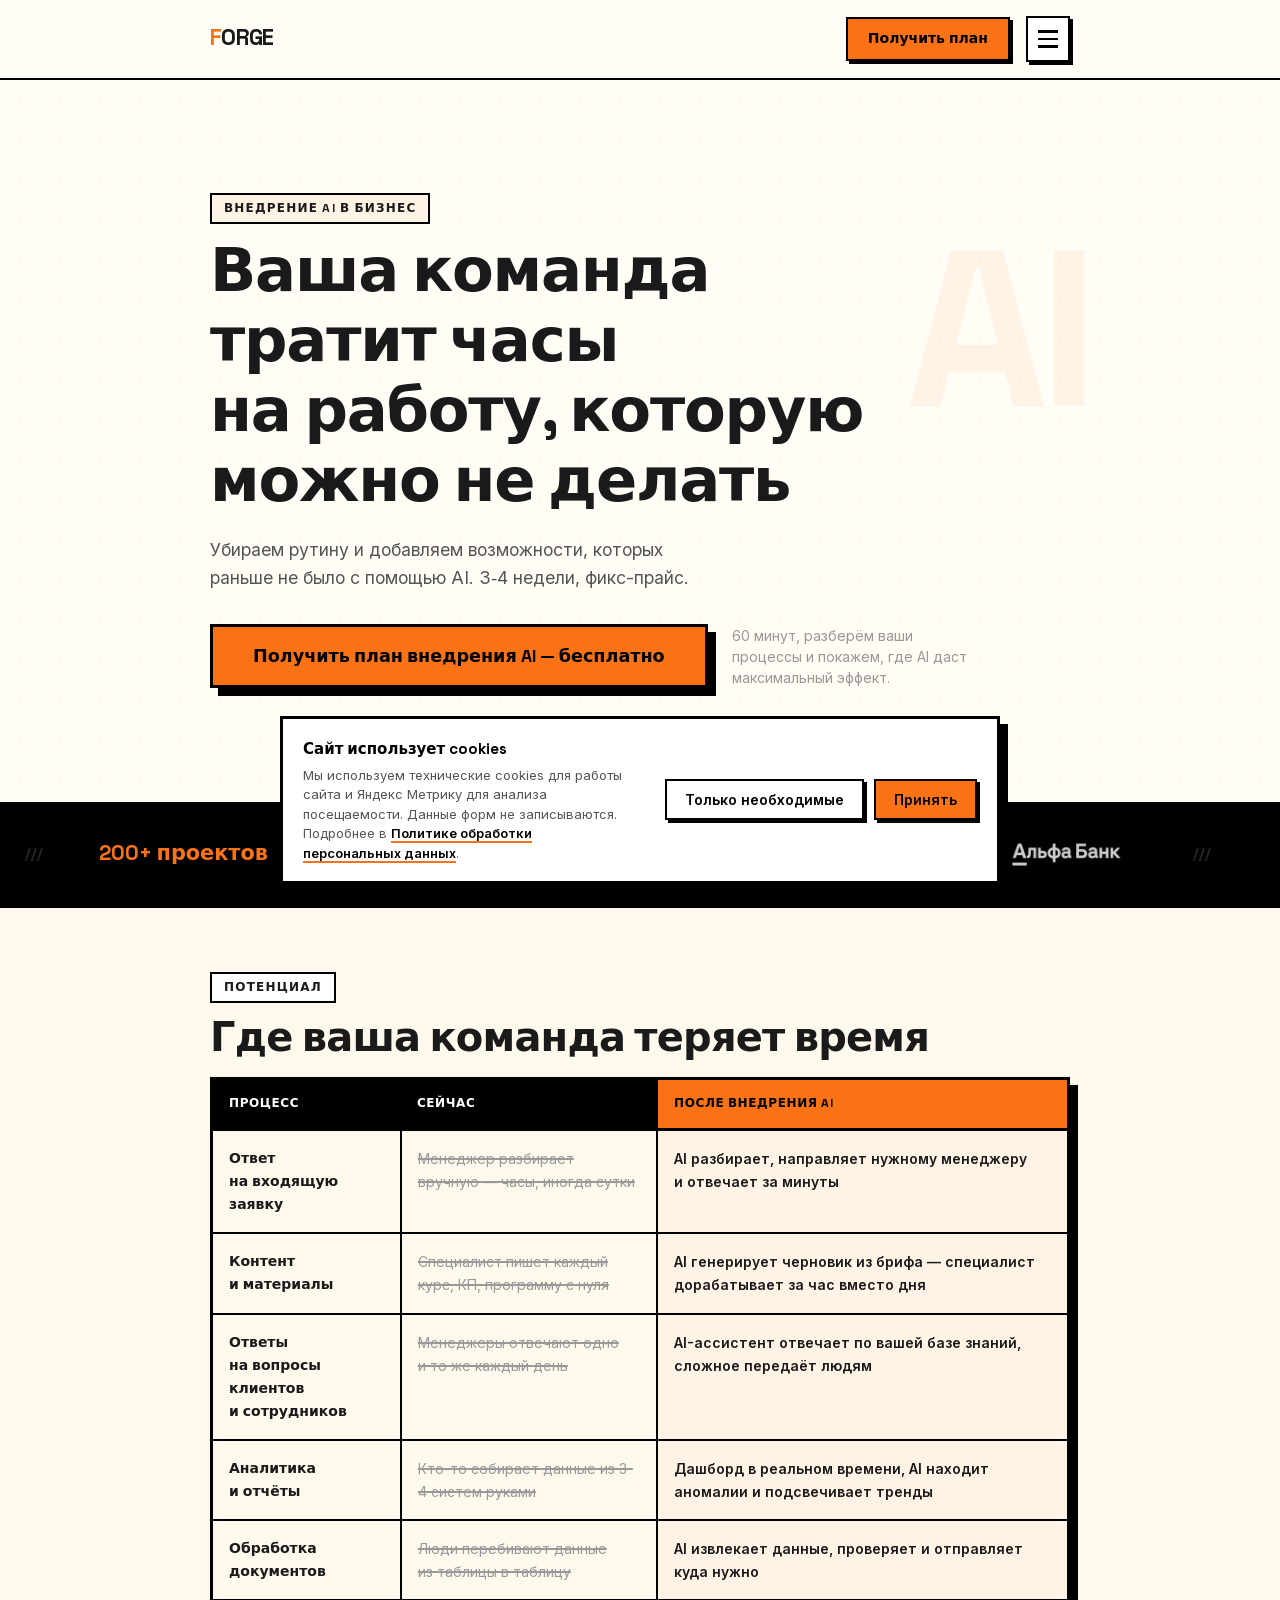
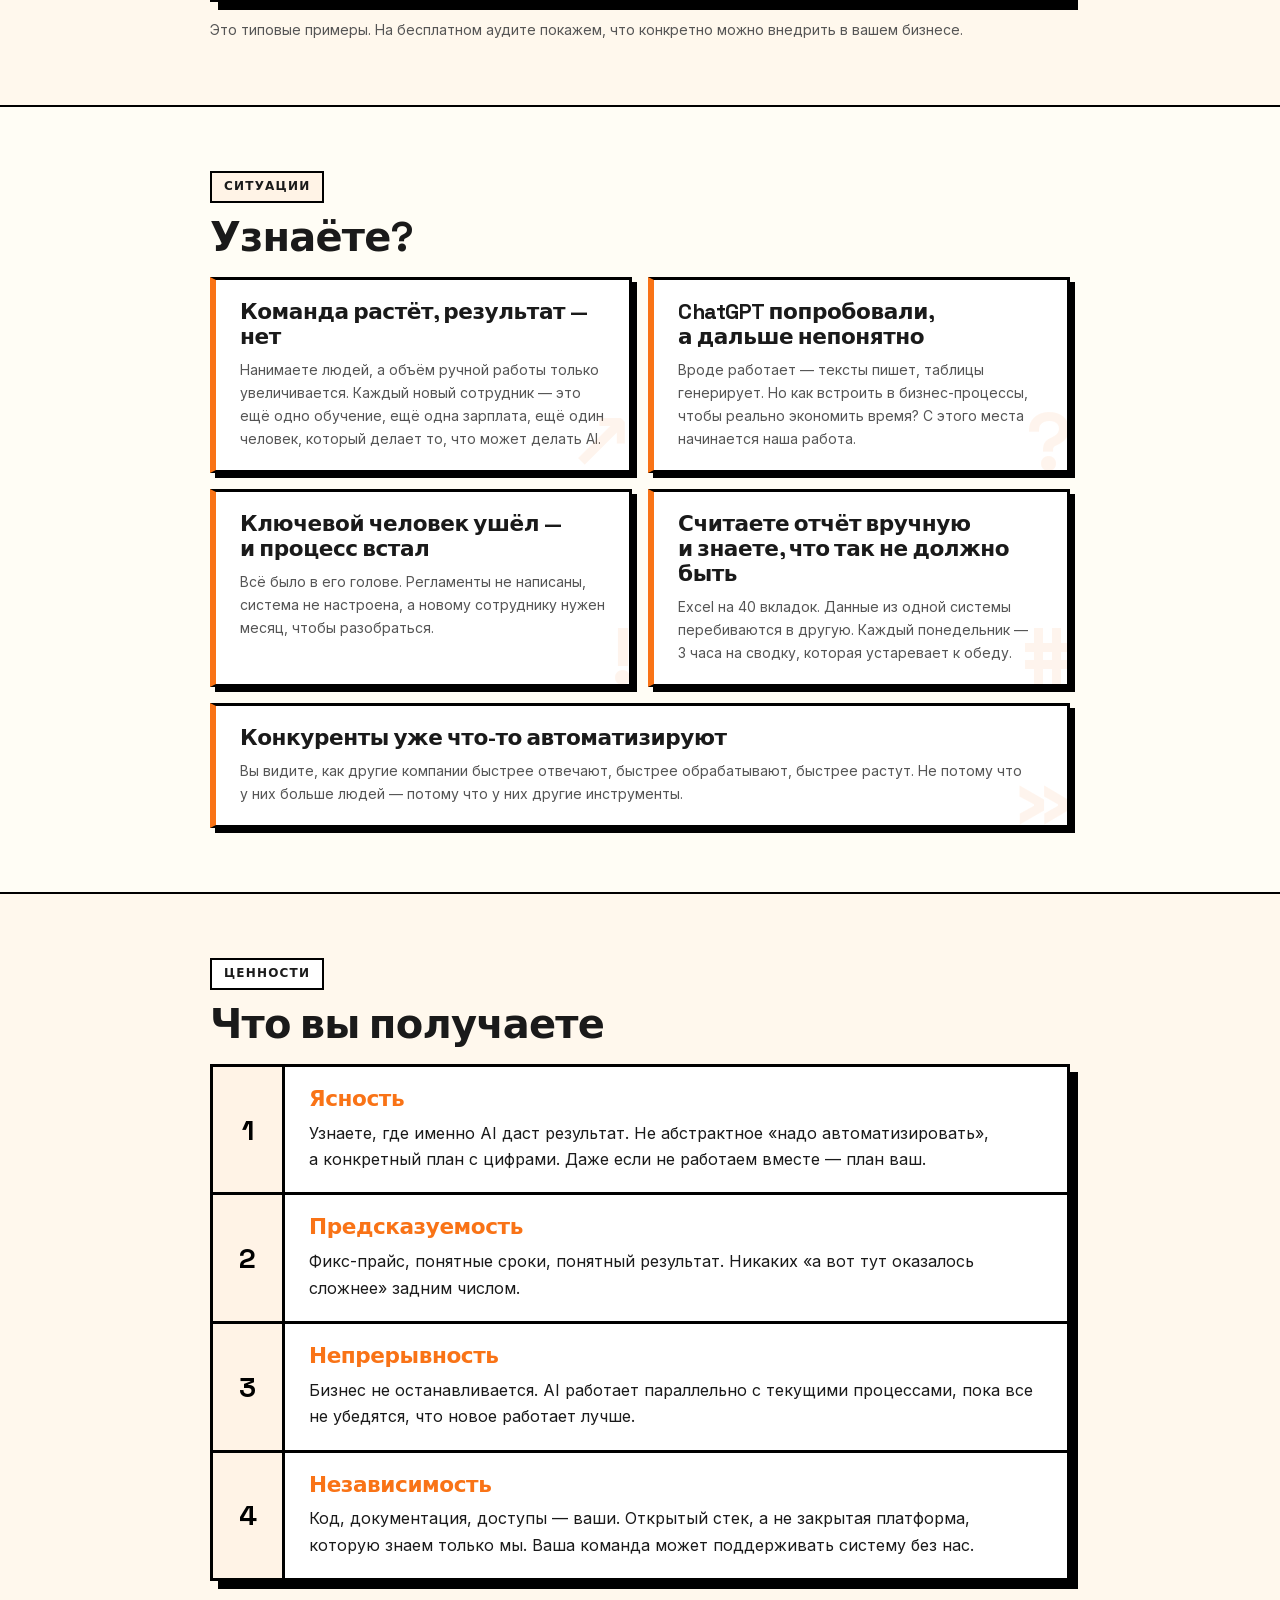
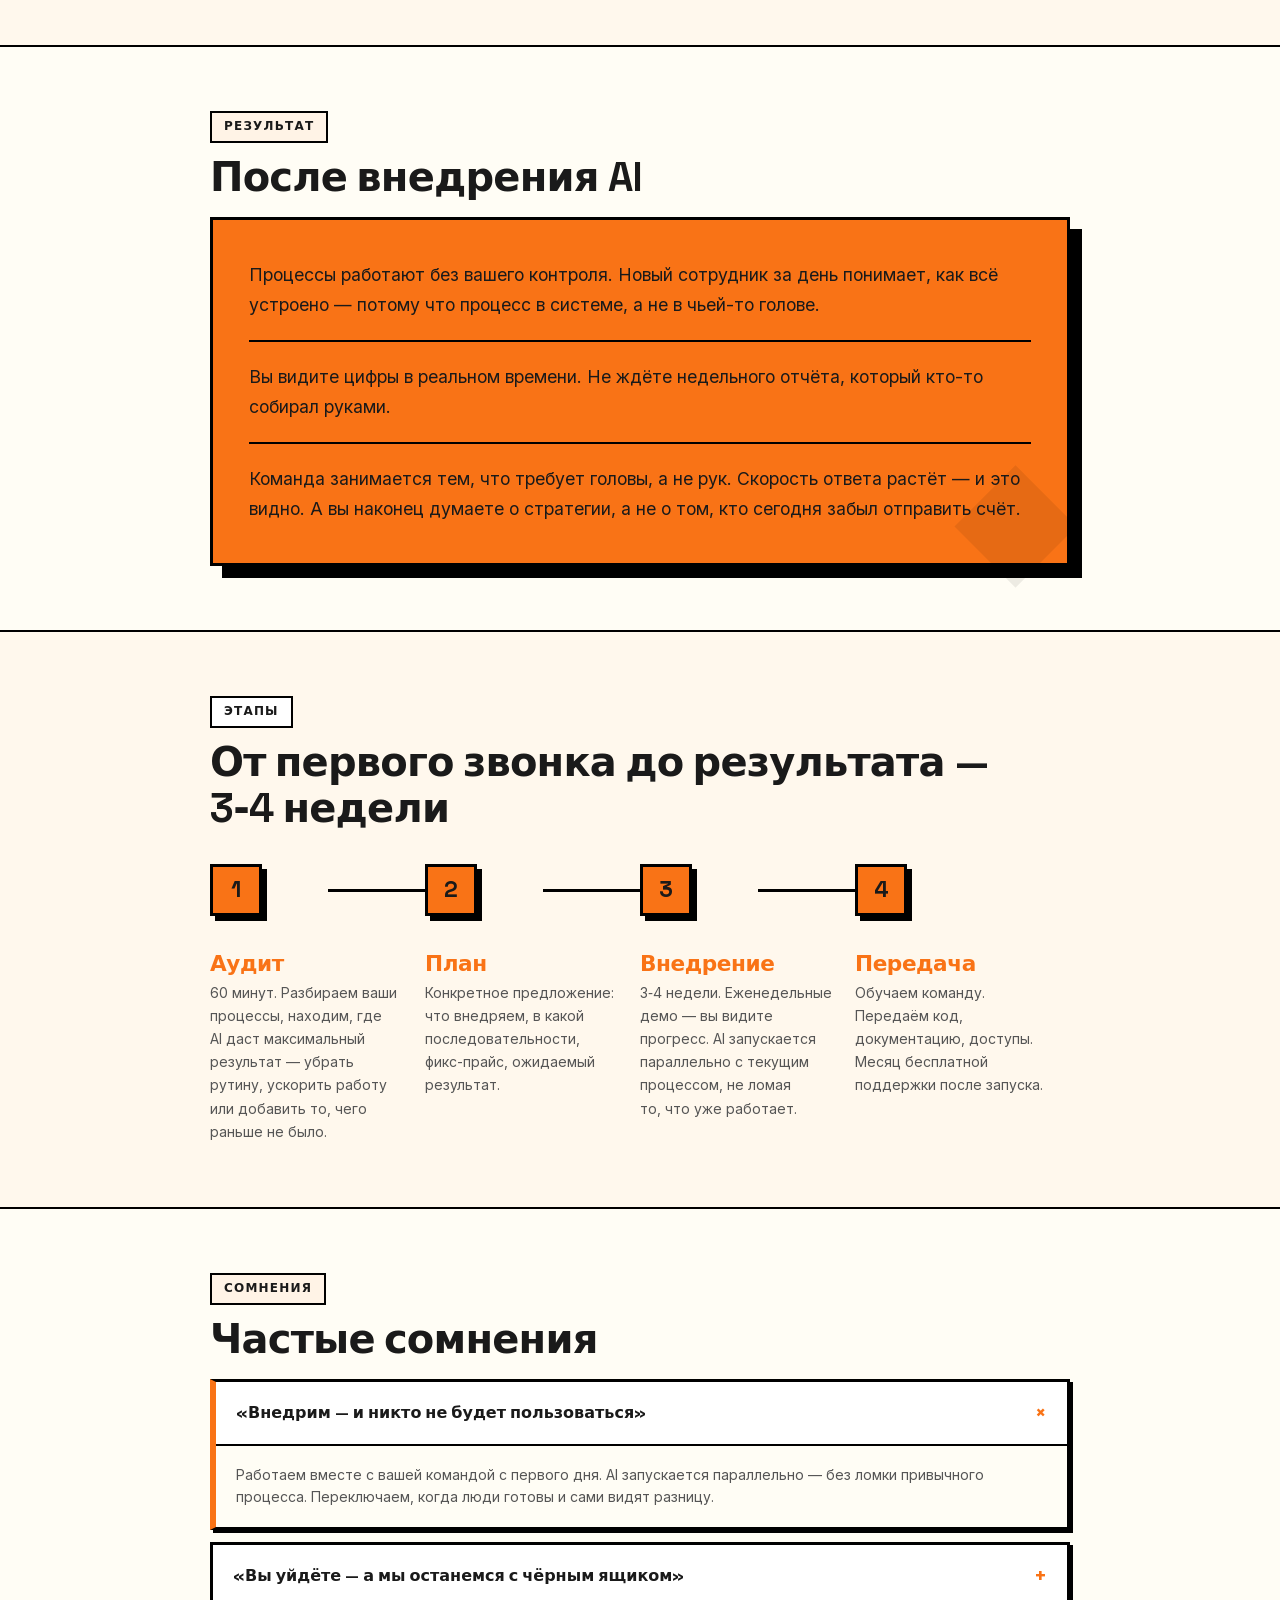
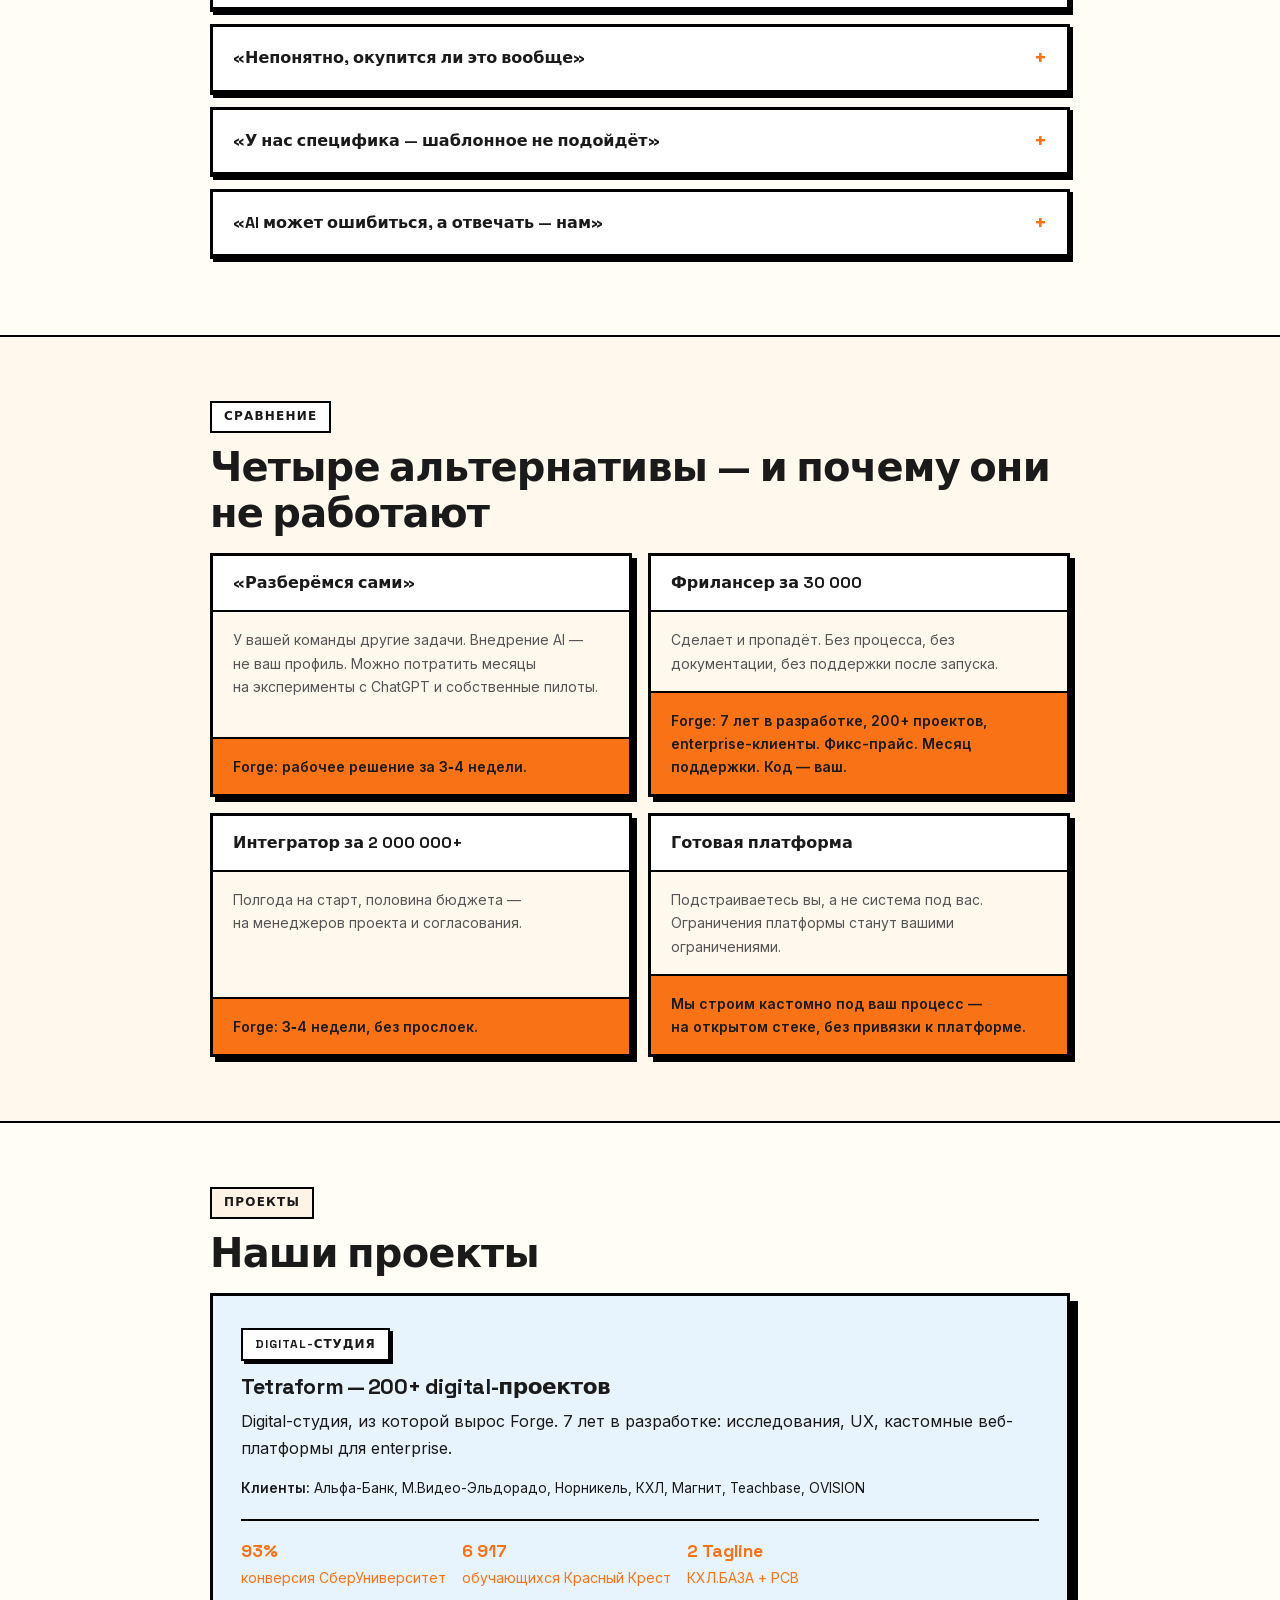
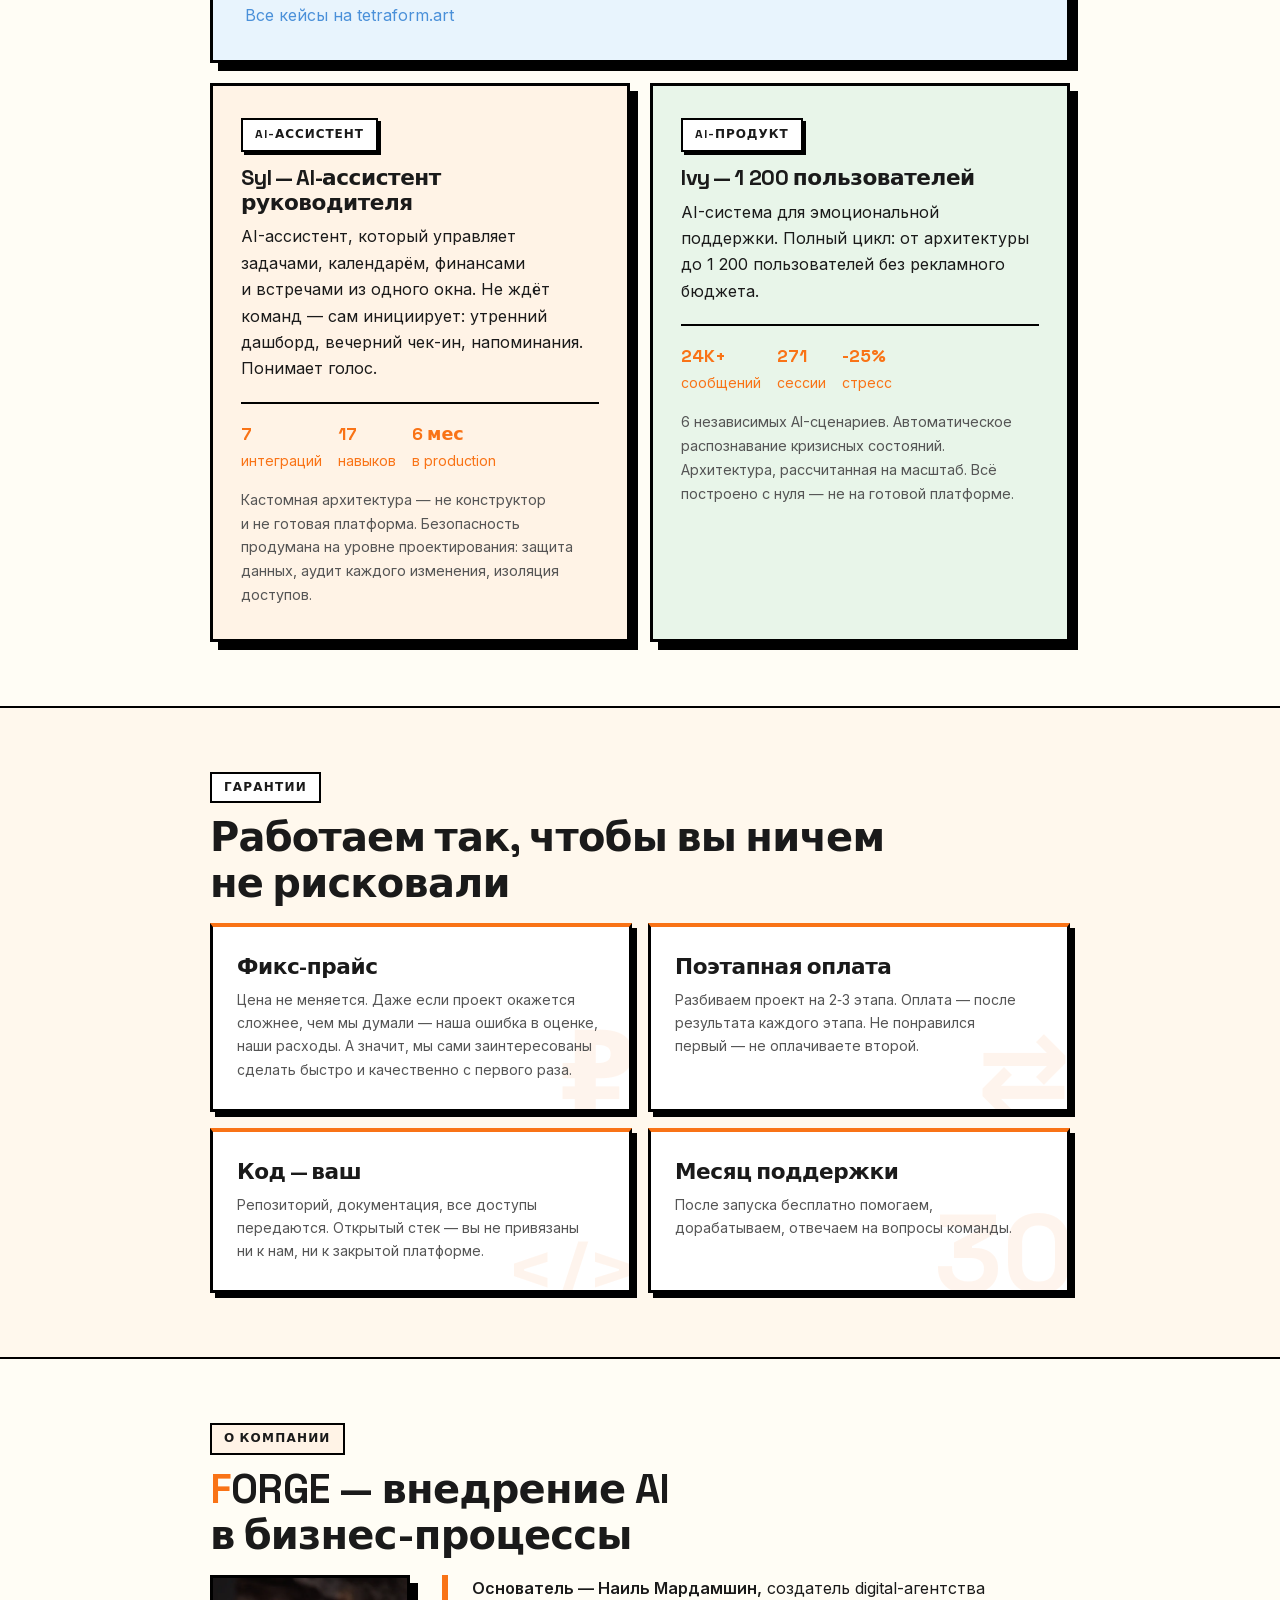
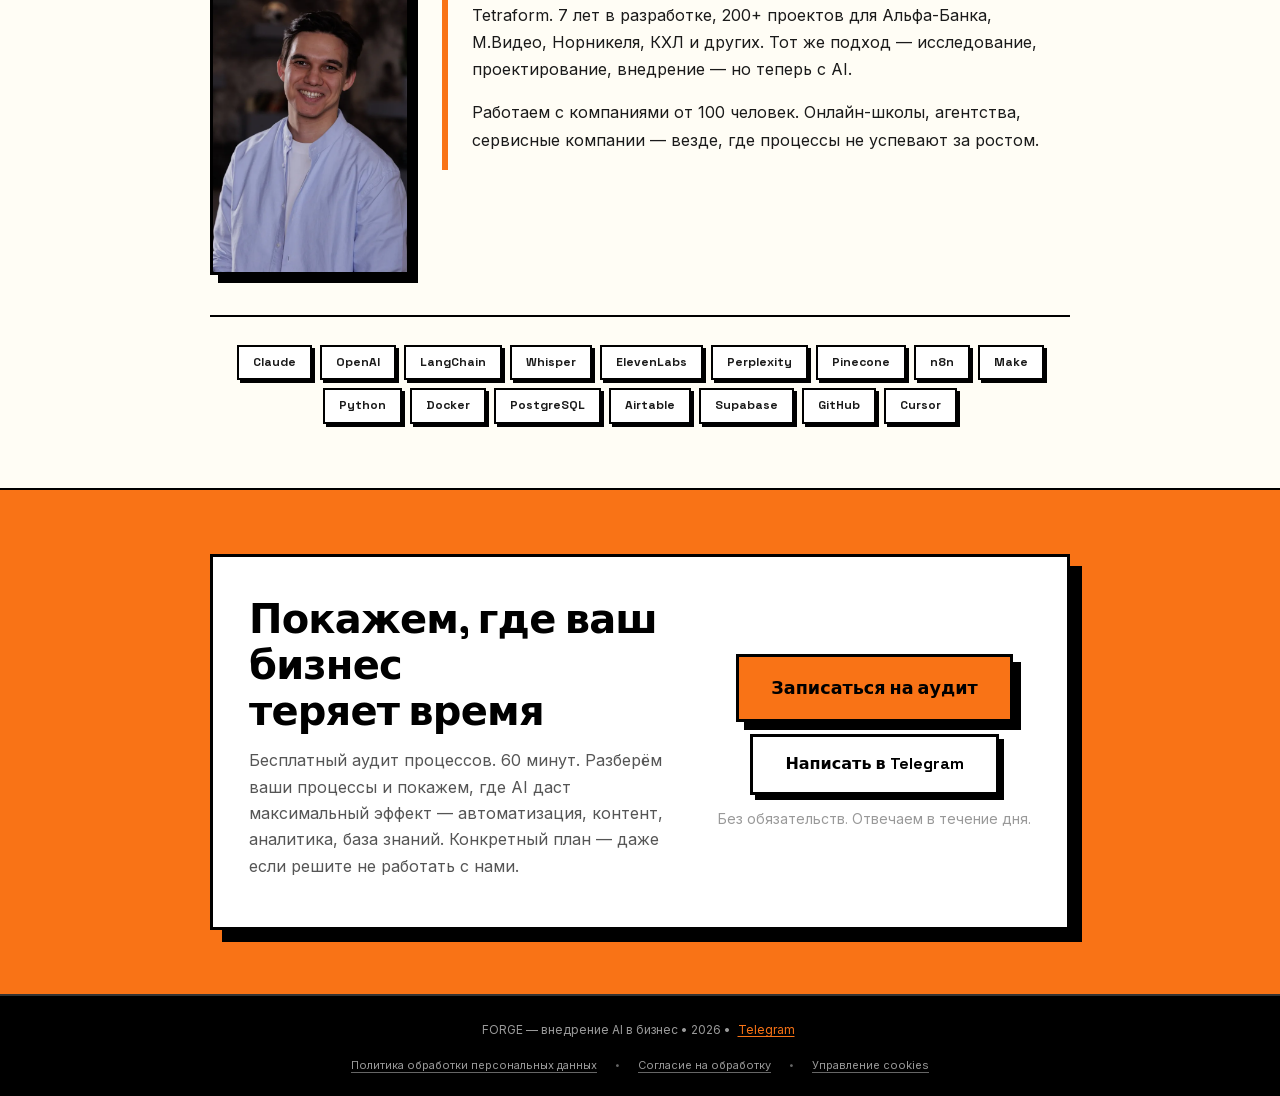
==== commit 8c791f5d: "a11y: footer Telegram link touch target 36 → 44px P2-аудитор заметил несогласованность: все footer-с" ====
--- a/index.html
+++ b/index.html
@@ -9,7 +9,7 @@
     <meta name="apple-mobile-web-app-status-bar-style" content="default">
     <meta name="format-detection" content="telephone=no">
     <title>Forge — внедрение AI в бизнес</title>
-    <meta name="description" content="Автоматизация рутины, генерация контента, аналитика, боты по базе знаний. Внедряем за 3-4 недели. 7 лет в разработке, 200+ проектов. Альфа-Банк, Норникель, М.Видео в портфолио.">
+    <meta name="description" content="Автоматизация рутины, генерация контента, аналитика. Внедряем за 3-4 недели, фикс-прайс. 200+ проектов. Альфа-Банк, Норникель, КХЛ в портфолио.">
     <link rel="canonical" href="https://forge-ai.io/">
     <meta property="og:title" content="Forge — внедрение AI в бизнес">
     <meta property="og:description" content="Убираем рутину и добавляем возможности, которых раньше не было — с помощью AI. 3-4 недели, фикс-прайс.">
@@ -35,7 +35,7 @@
     <link rel="preload" as="font" type="font/woff2" href="assets/fonts/inter-cyrillic.woff2" crossorigin>
     <link rel="preload" as="font" type="font/woff2" href="assets/fonts/inter-latin.woff2" crossorigin>
     <link rel="preload" as="font" type="font/woff2" href="assets/fonts/spacegrotesk-latin-700.woff2" crossorigin>
-    <link rel="stylesheet" href="style.css?v=20260409_p2_a11y">
+    <link rel="stylesheet" href="style.css?v=20260409_footer_tap">
     <noscript><style>.fade-in { opacity: 1 !important; transform: none !important; }</style></noscript>
     <script type="application/ld+json">
     {
@@ -741,7 +741,7 @@
         <div class="cookie-banner-text">
             <p id="cookieBannerTitle" class="cookie-banner-title">Сайт использует cookies</p>
             <p id="cookieBannerDesc" class="cookie-banner-desc">
-                Мы&nbsp;используем технические cookies для работы сайта и&nbsp;Яндекс&nbsp;Метрику для анализа посещаемости. Данные форм не&nbsp;записываются. Подробнее в&nbsp;<a href="legal/privacy-policy" target="_blank" rel="noopener">Политике обработки персональных данных</a>.
+                Мы&nbsp;используем технические cookies для&nbsp;работы сайта и&nbsp;Яндекс&nbsp;Метрику для&nbsp;анализа посещаемости. Данные форм не&nbsp;записываются. Подробнее в&nbsp;<a href="legal/privacy-policy" target="_blank" rel="noopener">Политике обработки персональных&nbsp;данных</a>.
             </p>
         </div>
         <div class="cookie-banner-actions">
--- a/style.css
+++ b/style.css
@@ -1209,10 +1209,10 @@
   color: var(--orange);
   text-decoration: underline;
   text-underline-offset: 2px;
-  /* a11y: tap target — increased hit area via inline-block padding */
+  /* a11y: tap target ≥44px (WCAG 2.5.5) via negative-margin padding hack */
   display: inline-block;
-  padding: 8px 4px;
-  margin: -8px 0;
+  padding: 14px 4px;
+  margin: -14px 0;
 }
 footer a:hover {
   color: #fff;
@@ -2032,12 +2032,16 @@
   margin: 0;
 }
 .cookie-banner-desc a {
+  color: var(--black);
+  text-decoration: underline;
+  text-decoration-color: var(--orange);
+  text-decoration-thickness: 2px;
+  text-underline-offset: 3px;
+  font-weight: 600;
+}
+.cookie-banner-desc a:hover {
   color: var(--orange);
-  text-decoration: underline;
-  text-underline-offset: 2px;
-  font-weight: 600;
-}
-.cookie-banner-desc a:hover { color: var(--black); }
+}
 
 .cookie-banner-actions {
   display: flex;
@@ -2064,7 +2068,7 @@
 .cookie-btn-reject:hover { box-shadow: 4px 4px 0 0 var(--black); }
 .cookie-btn-accept {
   background: var(--orange);
-  color: var(--white);
+  color: var(--black);
   box-shadow: 3px 3px 0 0 var(--black);
 }
 .cookie-btn-accept:hover { box-shadow: 4px 4px 0 0 var(--black); }
@@ -2096,15 +2100,24 @@
 .footer-legal-btn {
   background: none;
   border: none;
-  padding: 0;
   cursor: pointer;
+  color: #999;
+  text-decoration: underline;
+  text-decoration-color: #666;
+  text-decoration-thickness: 1px;
+  text-underline-offset: 3px;
+  font: inherit;
+  font-size: 11px;
+  transition: color 0.15s, text-decoration-color 0.15s;
+  /* a11y: touch target 44px */
+  display: inline-block;
+  padding: 14px 4px;
+  margin: -14px 0;
+}
+.footer-legal-btn:hover {
   color: var(--orange);
-  text-decoration: underline;
-  text-underline-offset: 2px;
-  font: inherit;
-  font-size: var(--text-xs);
-}
-.footer-legal-btn:hover { color: #fff; }
+  text-decoration-color: var(--orange);
+}
 
 .form-status {
   font-size: var(--text-sm);
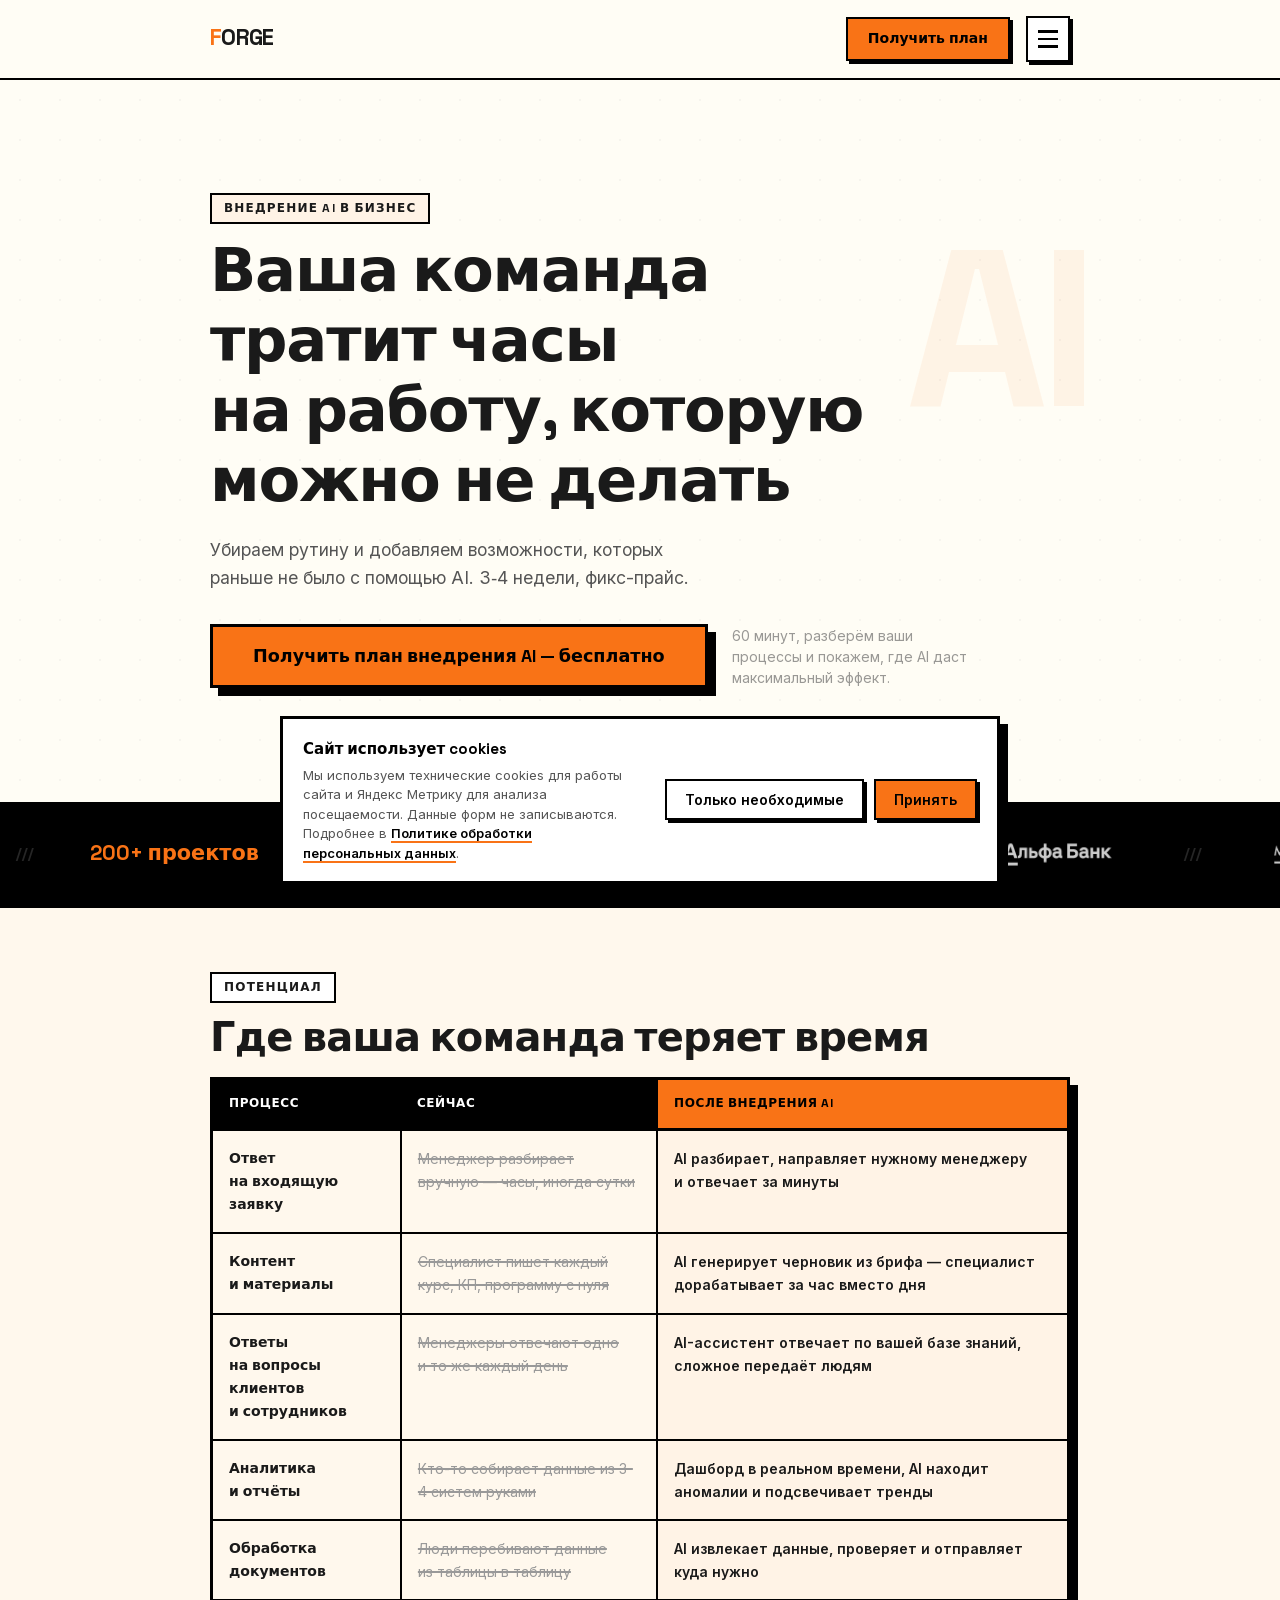
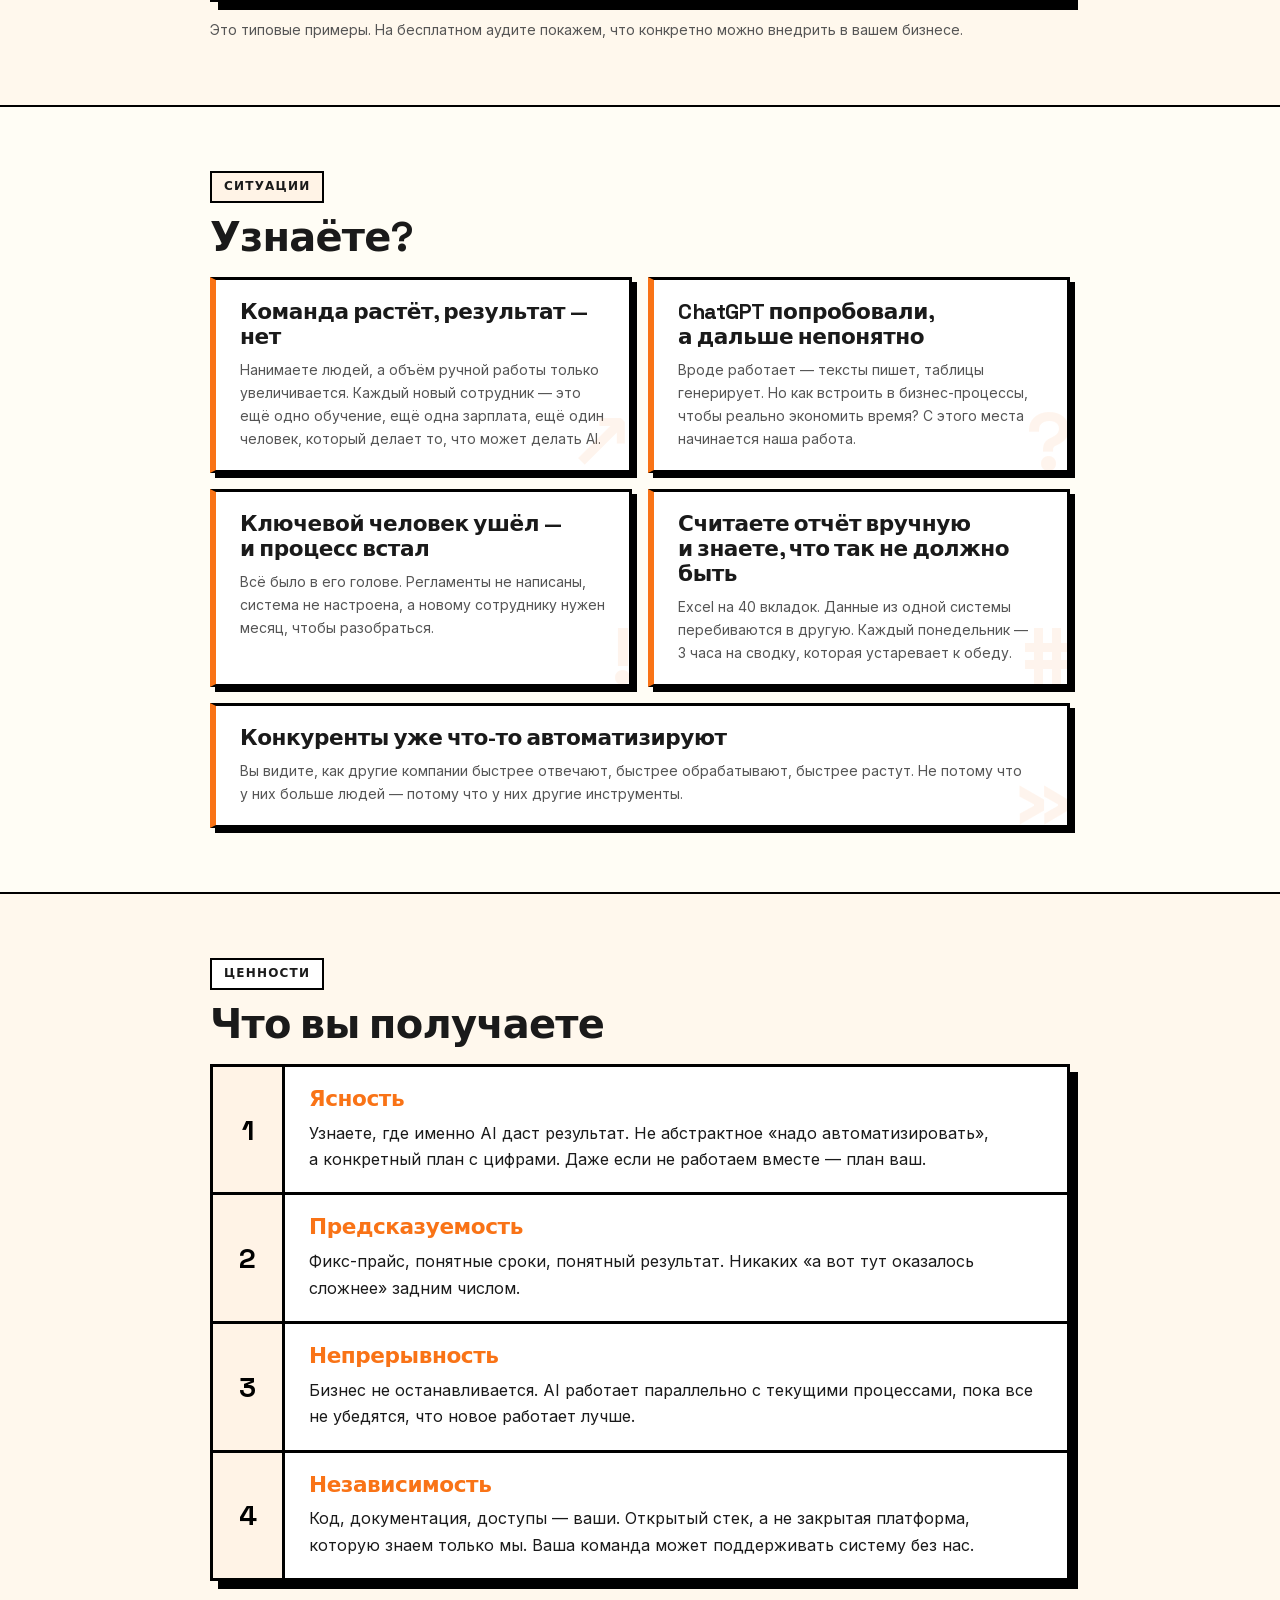
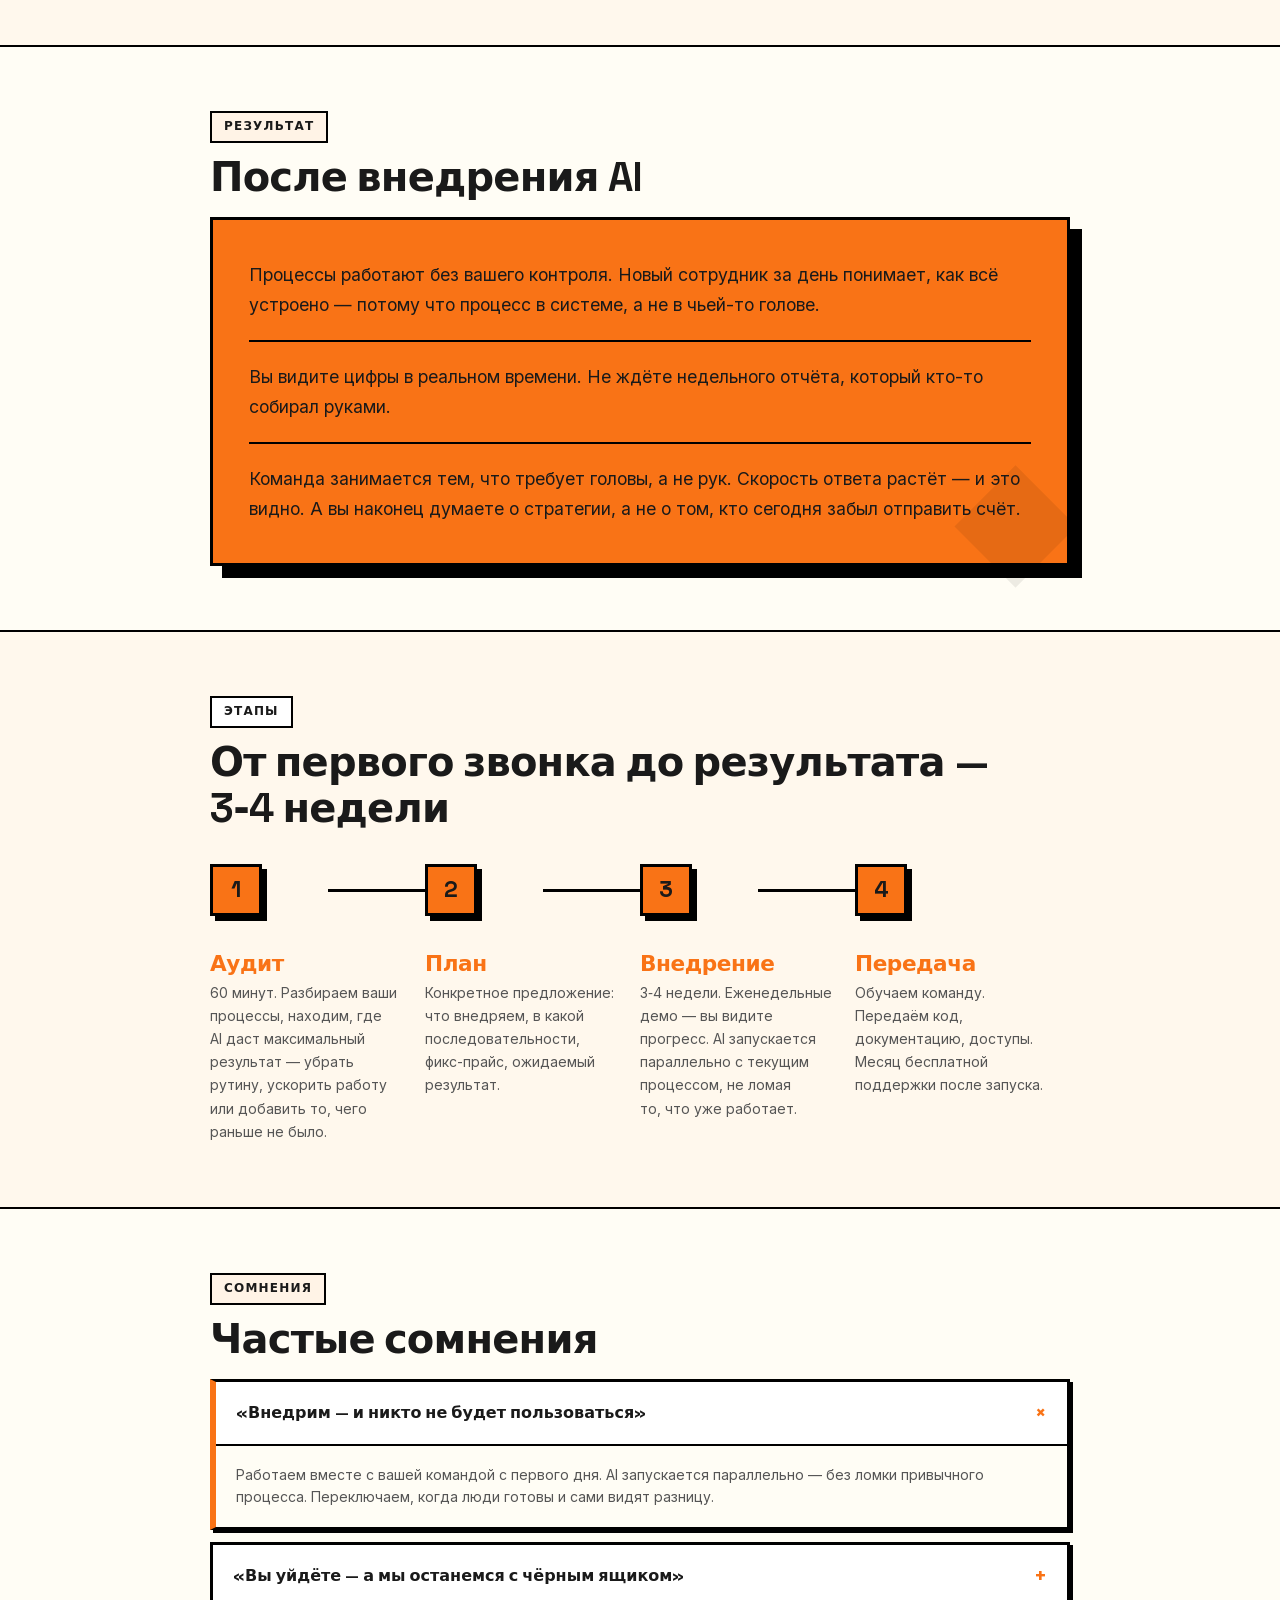
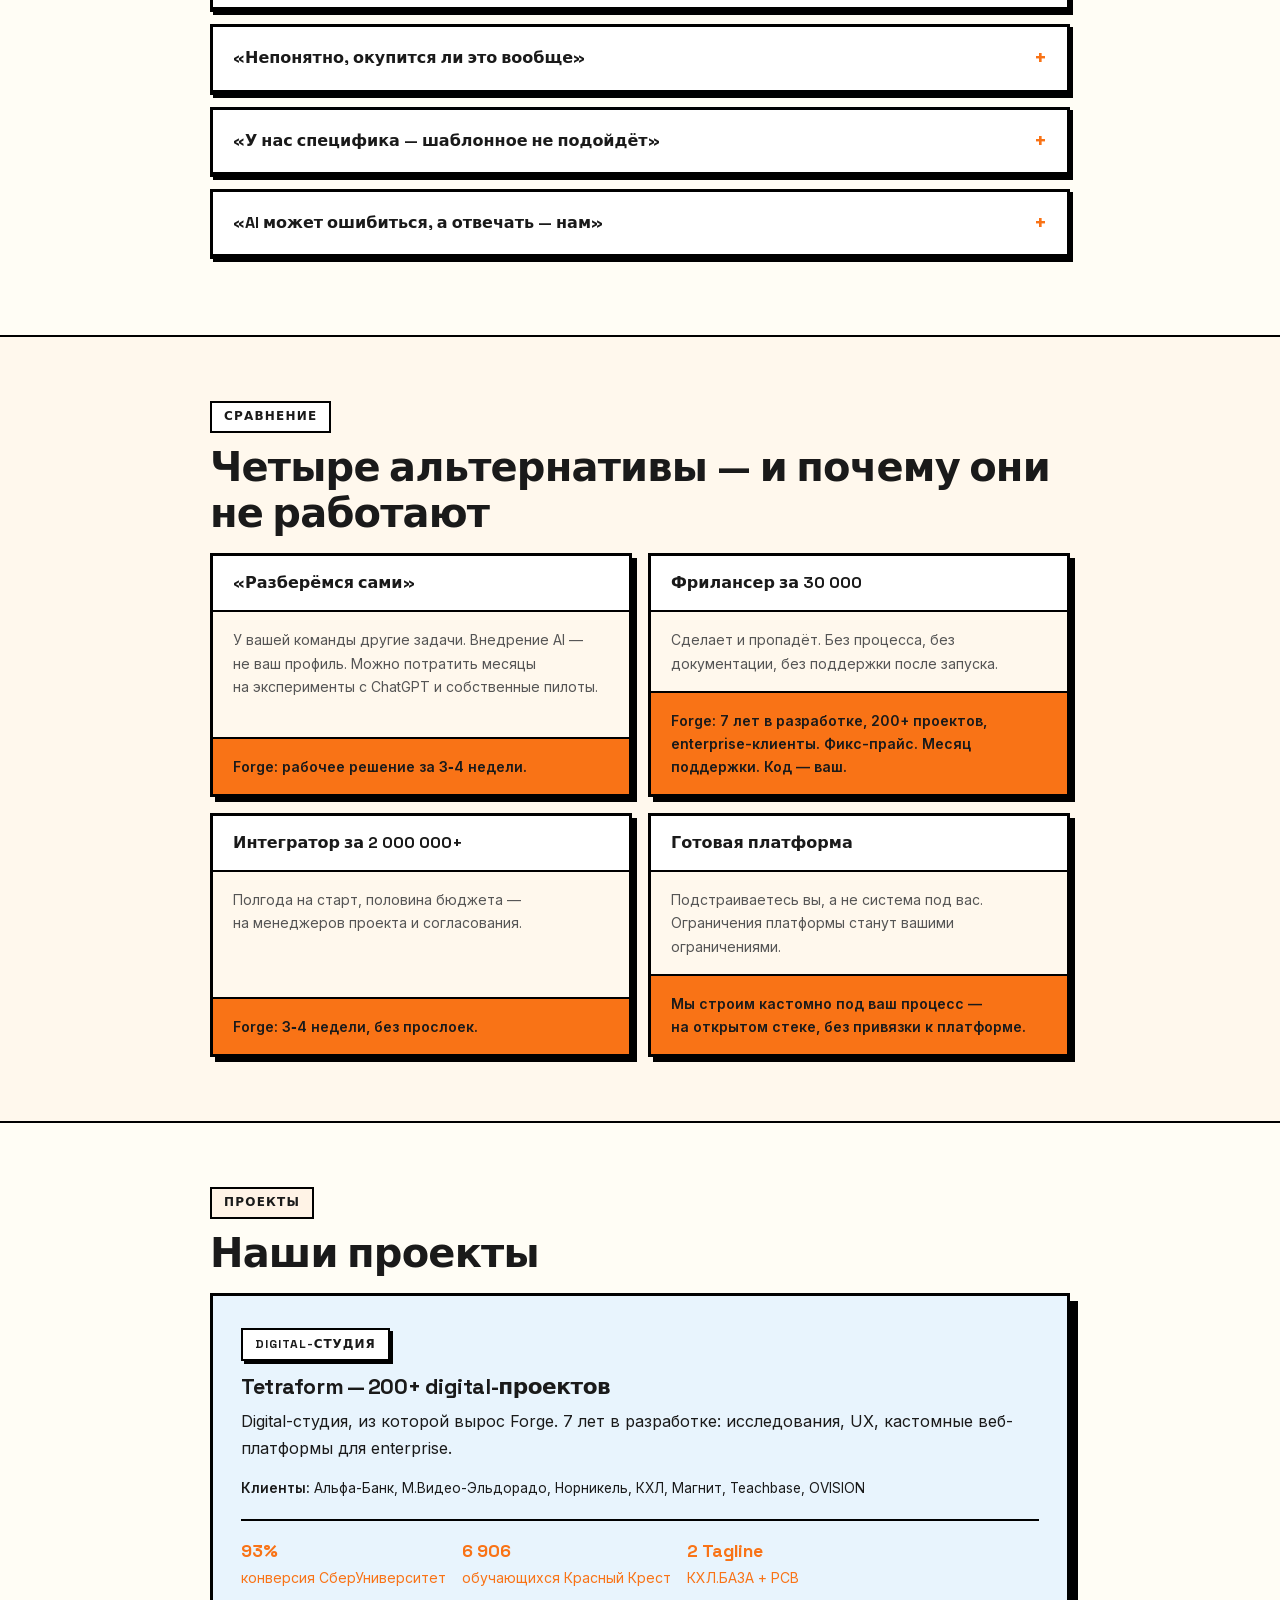
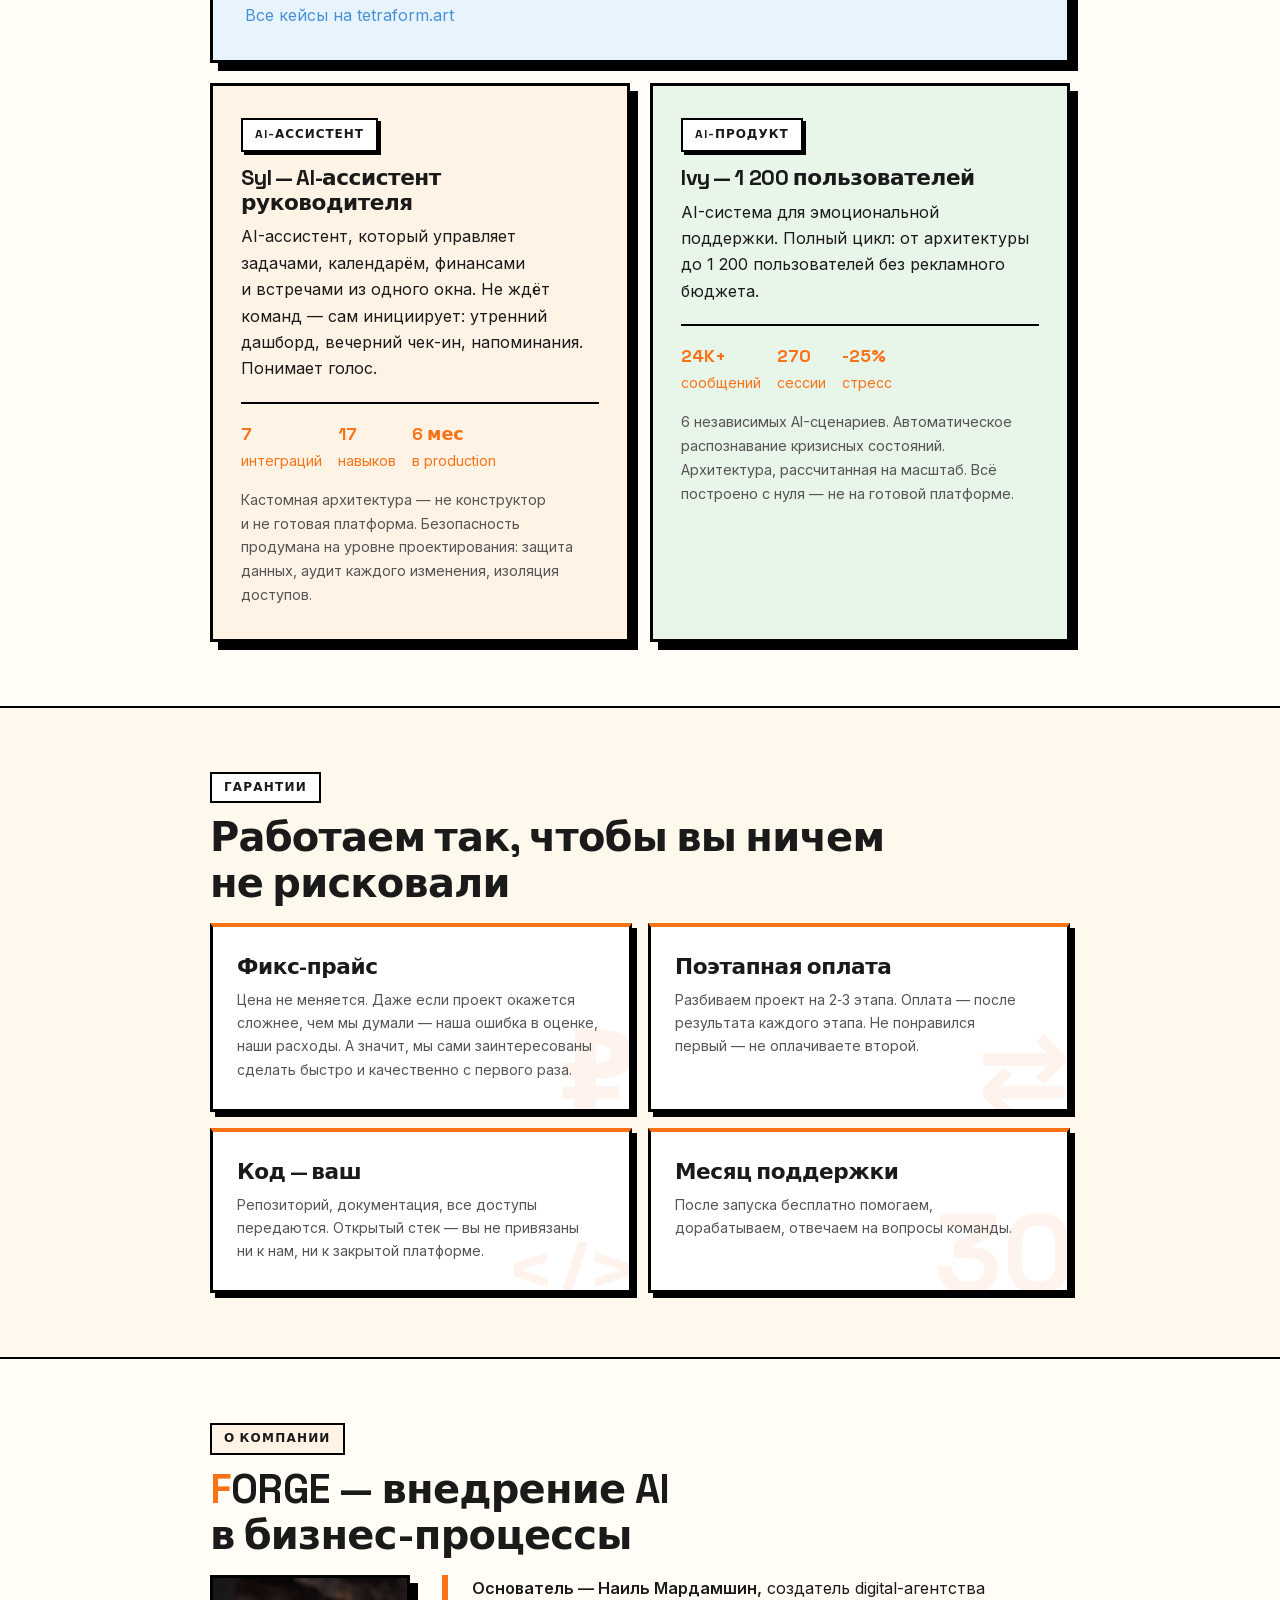
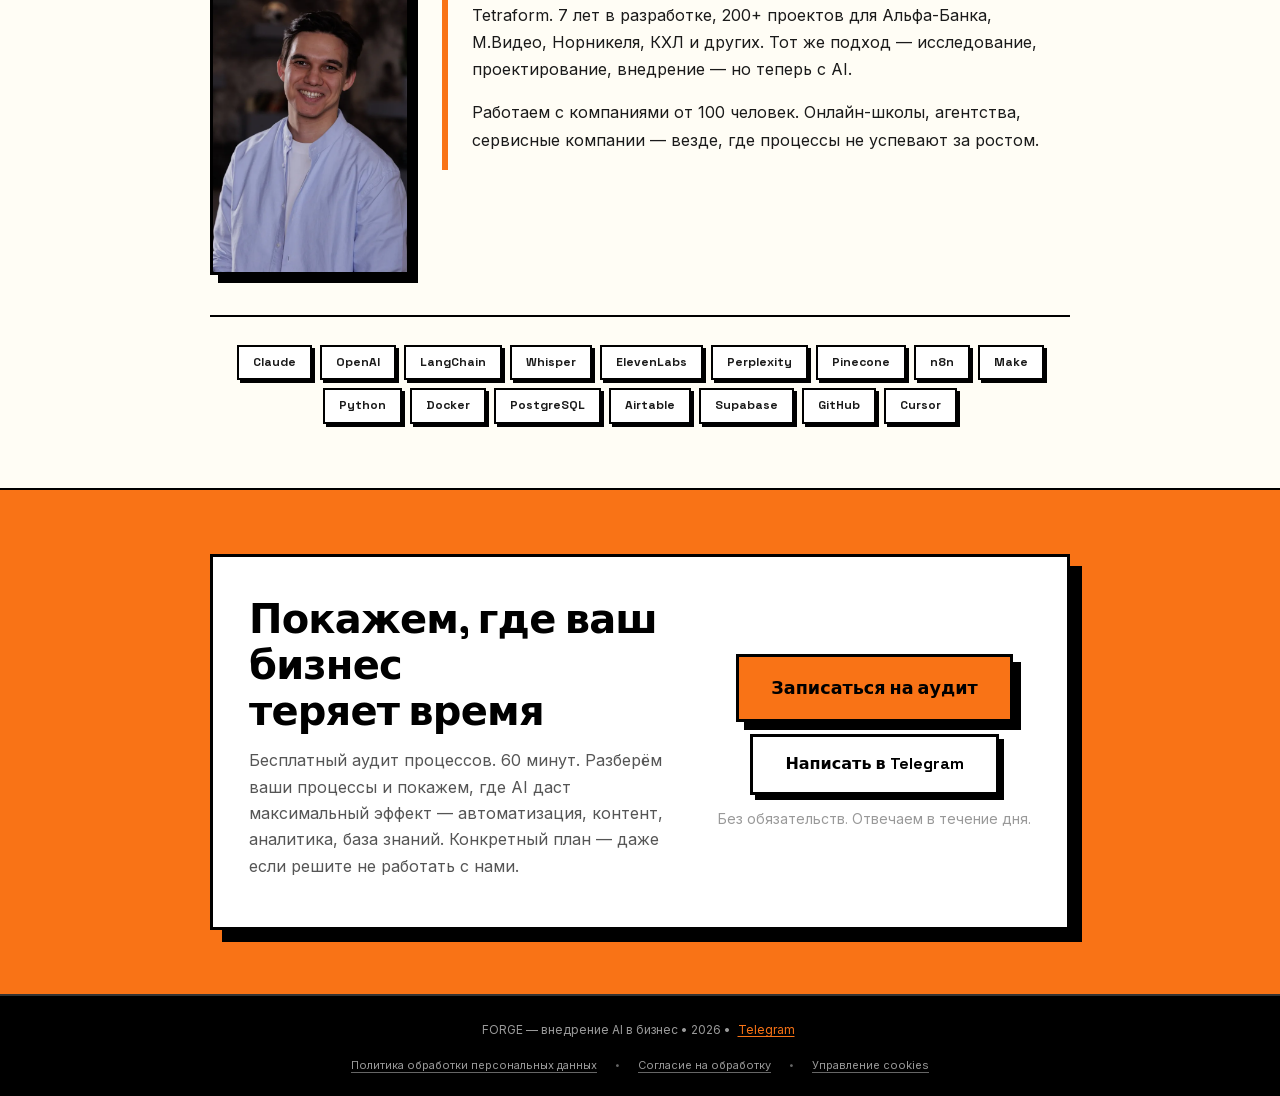
==== commit 0e0dd7e0: "feat(metrica): add goals — lead_submitted, lead_modal_opened, telegram_click Track the three key con" ====
--- a/index.html
+++ b/index.html
@@ -35,7 +35,7 @@
     <link rel="preload" as="font" type="font/woff2" href="assets/fonts/inter-cyrillic.woff2" crossorigin>
     <link rel="preload" as="font" type="font/woff2" href="assets/fonts/inter-latin.woff2" crossorigin>
     <link rel="preload" as="font" type="font/woff2" href="assets/fonts/spacegrotesk-latin-700.woff2" crossorigin>
-    <link rel="stylesheet" href="style.css?v=20260409_footer_tap">
+    <link rel="stylesheet" href="style.css?v=20260409_form_neutral">
     <noscript><style>.fade-in { opacity: 1 !important; transform: none !important; }</style></noscript>
     <script type="application/ld+json">
     {
@@ -751,6 +751,6 @@
     </div>
 </div>
 
-<script src="main.js?v=20260409_metrica_id" defer></script>
+<script src="main.js?v=20260409_metrica_goals" defer></script>
 </body>
 </html>
--- a/style.css
+++ b/style.css
@@ -1848,18 +1848,15 @@
   transform: translate(-1px, -1px);
 }
 
-/* Required empty → red border (obligatory indicator) */
-.lead-form input[type="text"][required]:placeholder-shown {
-  border-color: #d14;
-}
-
-/* Required filled → green border + green shadow */
+/* Empty fields stay neutral (black border) — no aggressive red state.
+   Validation happens on submit via main.js. */
+
+/* Filled + valid → green border + green shadow (positive reinforcement) */
 .lead-form input[type="text"][required]:not(:placeholder-shown):valid {
   border-color: #16a34a;
   box-shadow: 3px 3px 0 0 #16a34a;
 }
 
-/* Required filled + focused — green shadow stays */
 .lead-form input[type="text"][required]:not(:placeholder-shown):valid:focus {
   box-shadow: 5px 5px 0 0 #16a34a;
 }
@@ -1874,11 +1871,7 @@
   box-shadow: 5px 5px 0 0 #16a34a;
 }
 
-/* Label colors sync with field state */
-.lead-form label:has(input[required]:placeholder-shown) span {
-  color: #d14;
-}
-
+/* Label turns green only when field is correctly filled */
 .lead-form label:has(input[required]:not(:placeholder-shown):valid) span,
 .lead-form label:has(textarea:not(:placeholder-shown)) span {
   color: #16a34a;
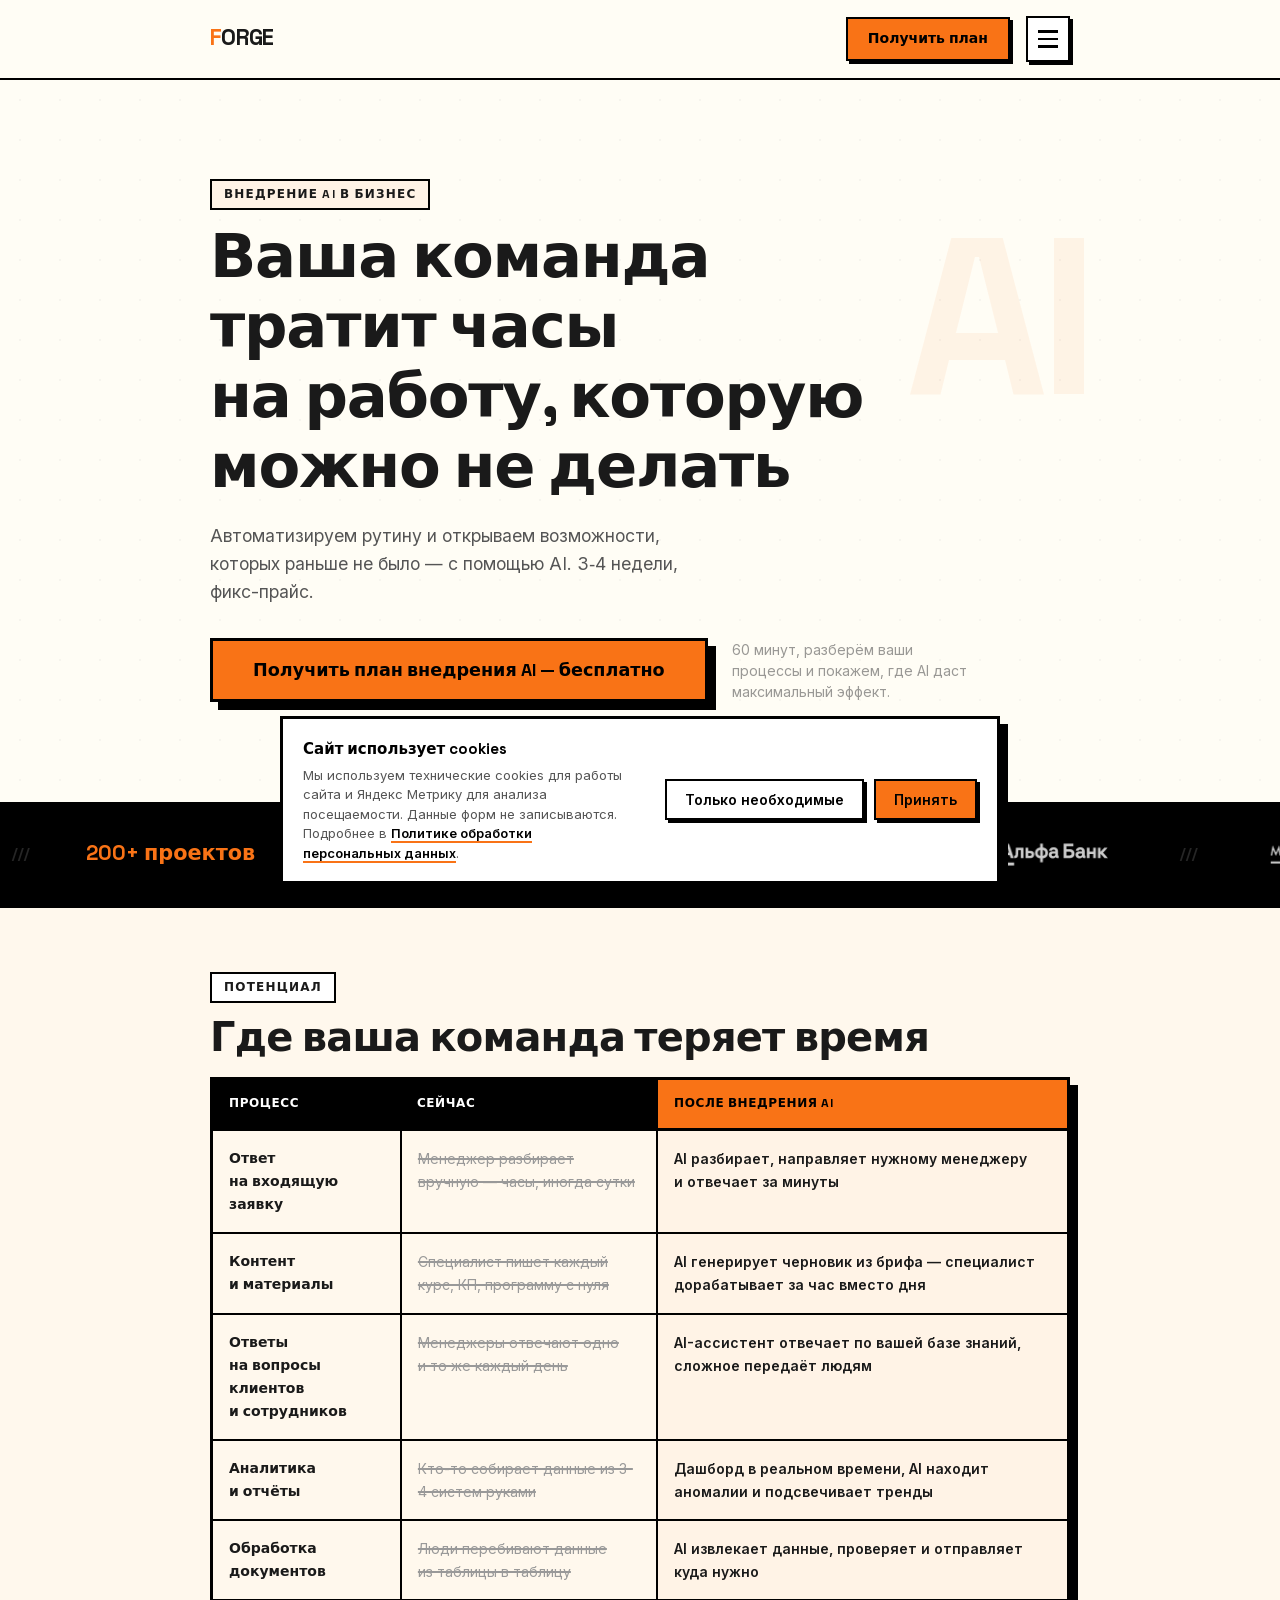
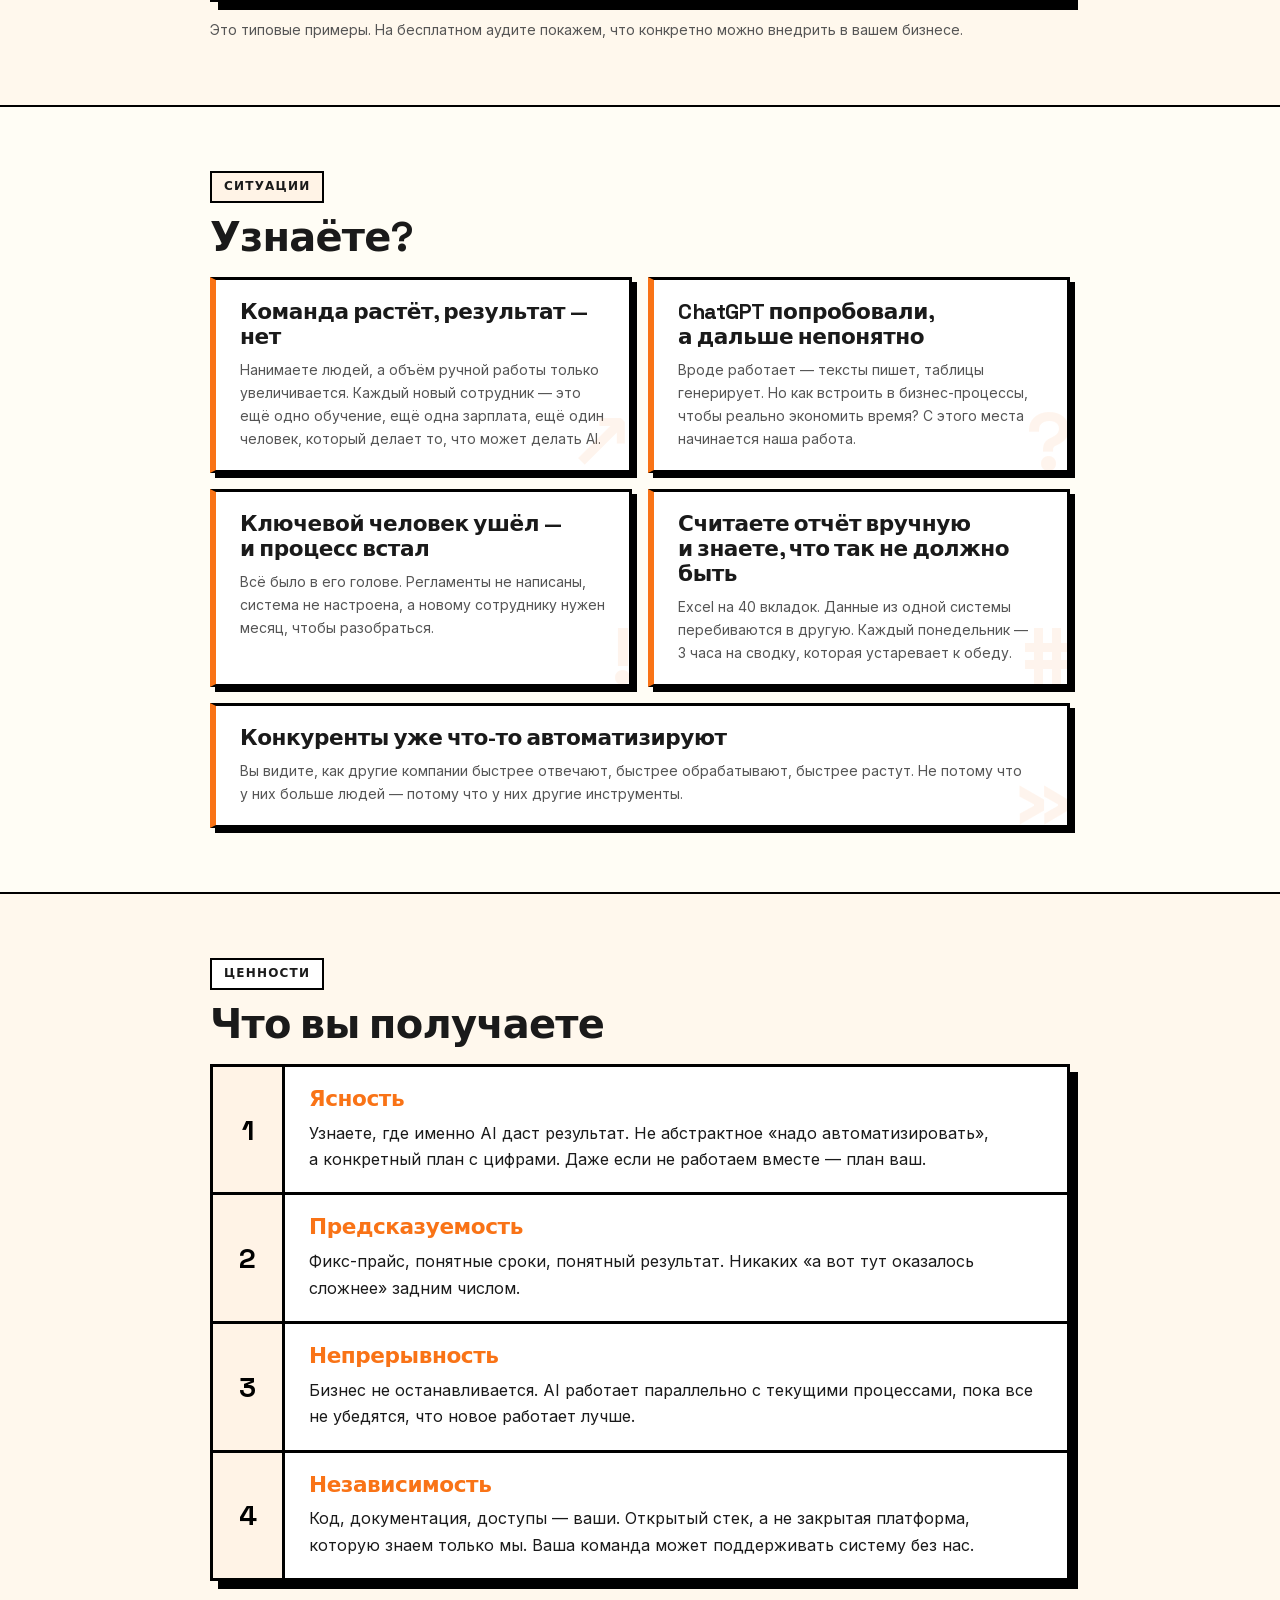
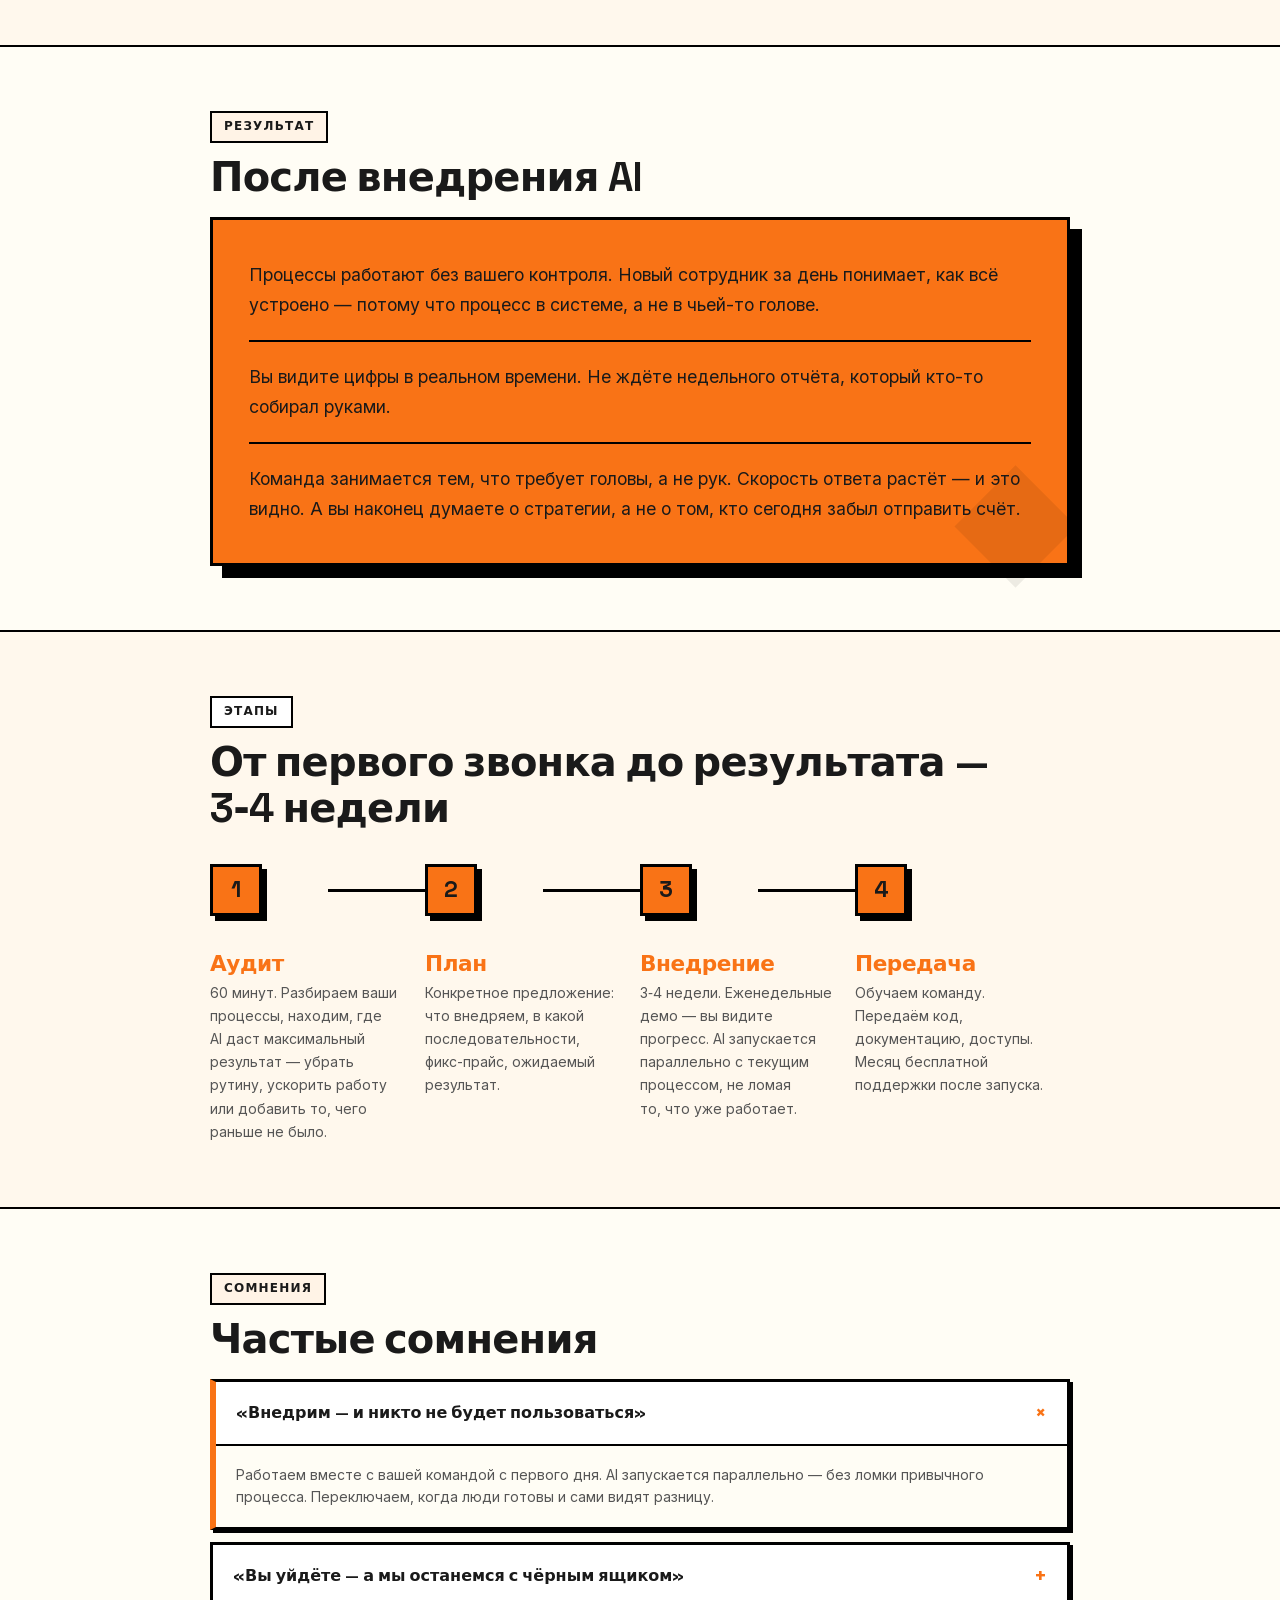
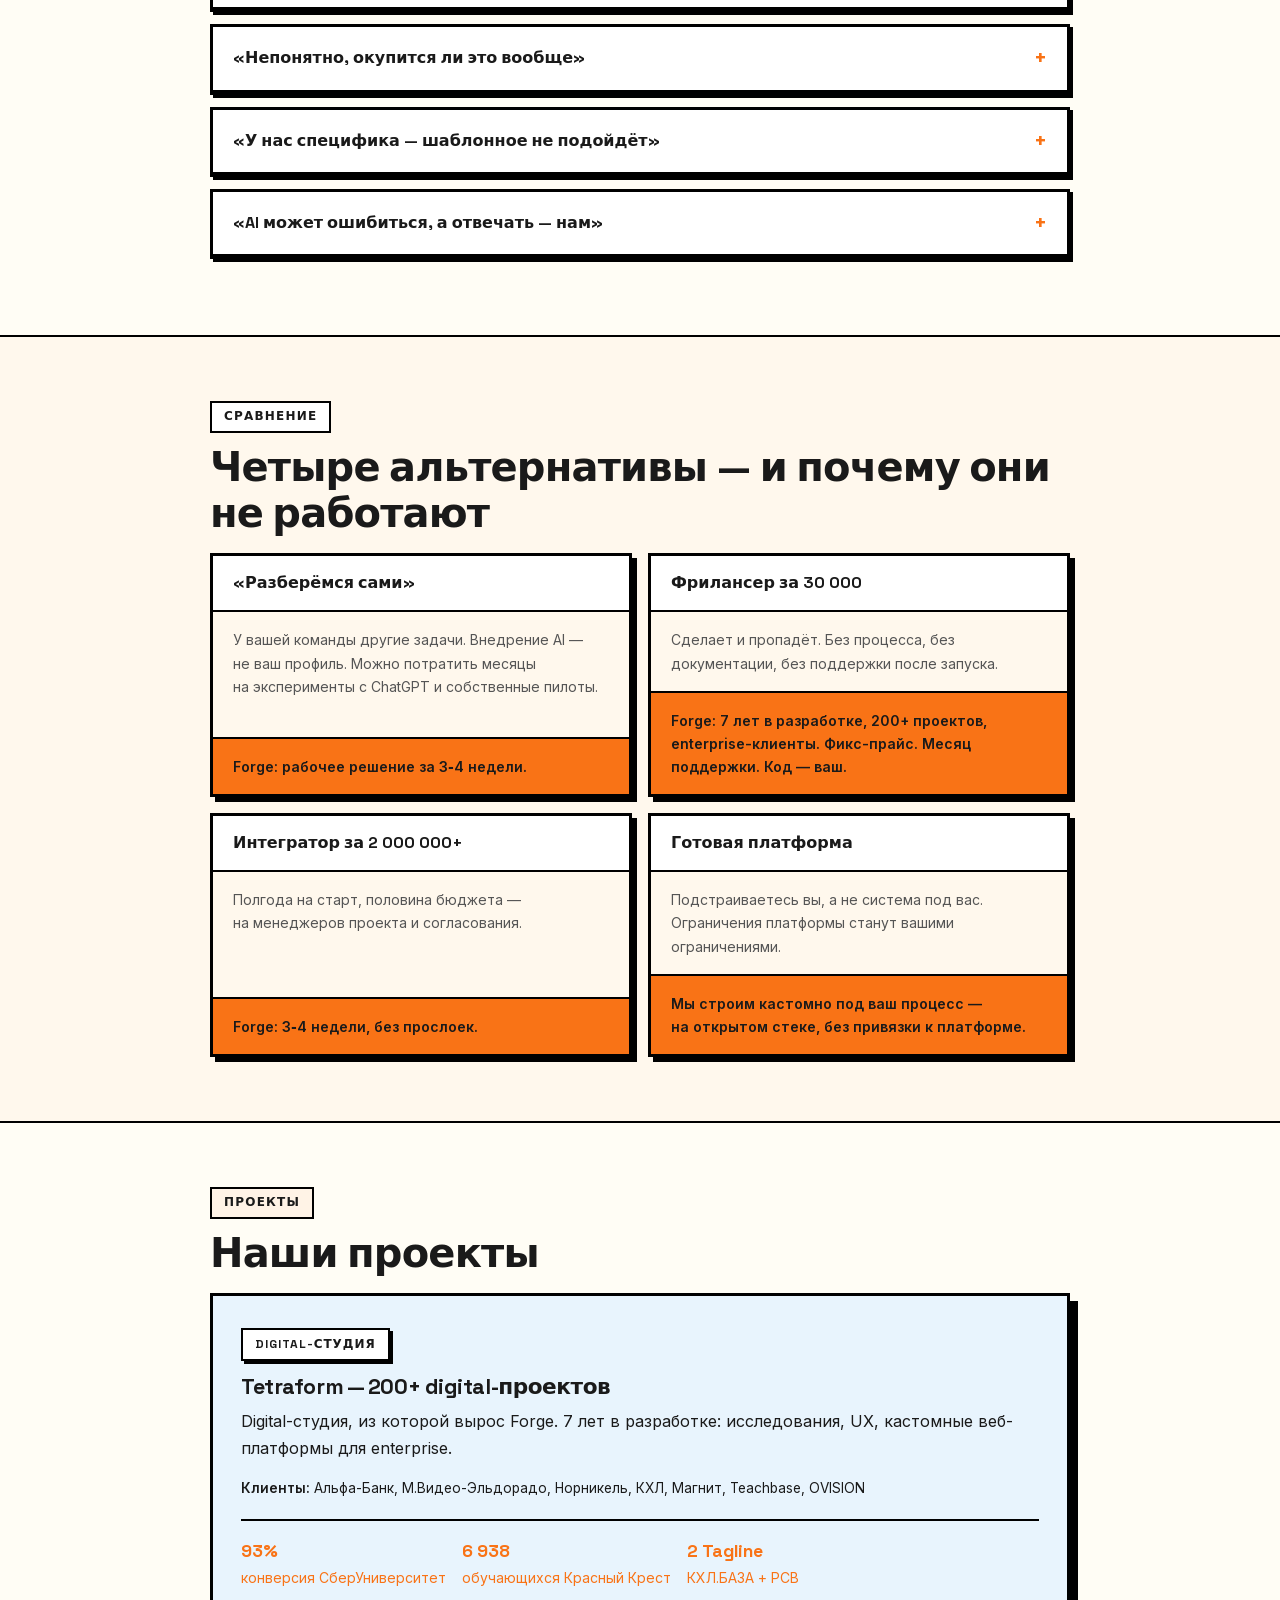
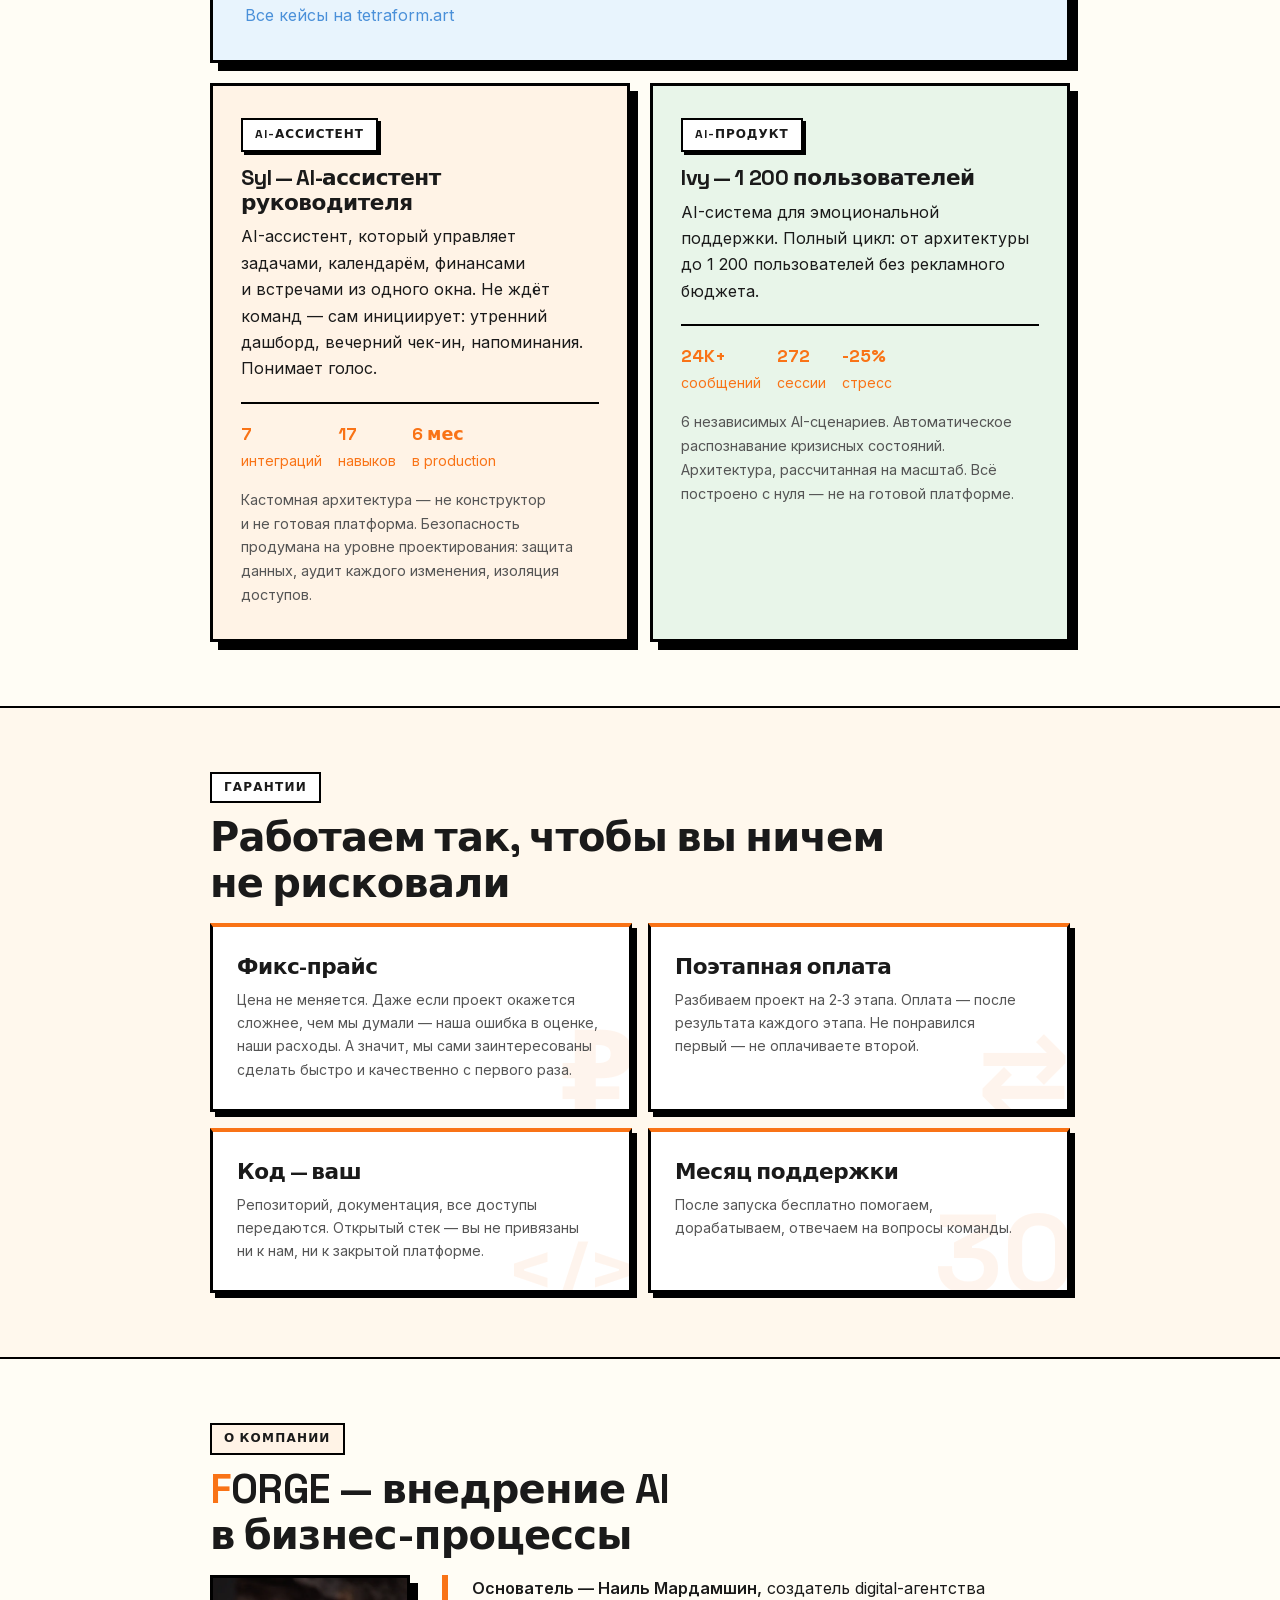
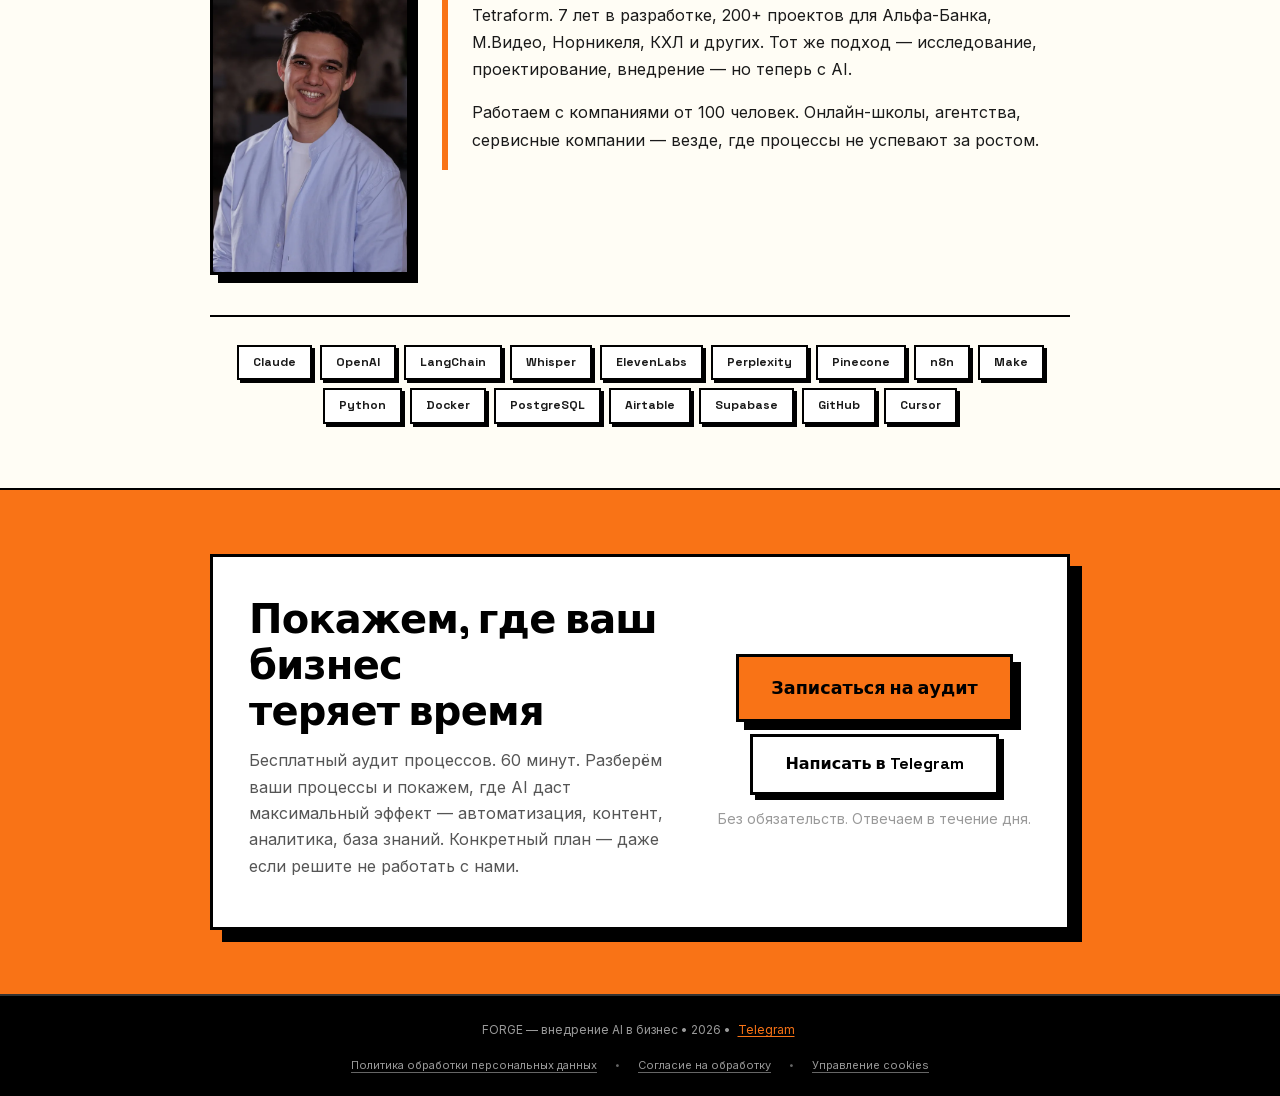
==== commit e65666ad: "copy: hero subtitle + og/twitter description — «автоматизируем и открываем» Замена в трёх местах: - " ====
--- a/index.html
+++ b/index.html
@@ -12,7 +12,7 @@
     <meta name="description" content="Автоматизация рутины, генерация контента, аналитика. Внедряем за 3-4 недели, фикс-прайс. 200+ проектов. Альфа-Банк, Норникель, КХЛ в портфолио.">
     <link rel="canonical" href="https://forge-ai.io/">
     <meta property="og:title" content="Forge — внедрение AI в бизнес">
-    <meta property="og:description" content="Убираем рутину и добавляем возможности, которых раньше не было — с помощью AI. 3-4 недели, фикс-прайс.">
+    <meta property="og:description" content="Автоматизируем рутину и открываем возможности, которых раньше не было — с помощью AI. 3-4 недели, фикс-прайс.">
     <meta property="og:type" content="website">
     <meta property="og:image" content="https://forge-ai.io/assets/images/og-image.png?v=2">
     <meta property="og:image:secure_url" content="https://forge-ai.io/assets/images/og-image.png?v=2">
@@ -25,7 +25,7 @@
     <meta property="og:locale" content="ru_RU">
     <meta name="twitter:card" content="summary_large_image">
     <meta name="twitter:title" content="Forge — внедрение AI в бизнес">
-    <meta name="twitter:description" content="Убираем рутину и добавляем возможности, которых раньше не было — с помощью AI. 3-4 недели, фикс-прайс.">
+    <meta name="twitter:description" content="Автоматизируем рутину и открываем возможности, которых раньше не было — с помощью AI. 3-4 недели, фикс-прайс.">
     <meta name="twitter:image" content="https://forge-ai.io/assets/images/og-image.png?v=2">
     <meta name="twitter:image:alt" content="Forge — внедрение AI в бизнес-процессы">
     <link rel="icon" type="image/svg+xml" href="assets/favicon.svg">
@@ -272,7 +272,7 @@
     <div class="hero-inner">
         <p class="section-label">Внедрение AI в бизнес</p>
         <h1>Ваша команда тратит часы на&nbsp;работу, которую можно не&nbsp;делать</h1>
-        <p class="subtitle">Убираем рутину и&nbsp;добавляем возможности, которых раньше не&nbsp;было с&nbsp;помощью AI. 3&#8209;4&nbsp;недели, <span style="white-space:nowrap">фикс-прайс.</span></p>
+        <p class="subtitle">Автоматизируем рутину и&nbsp;открываем возможности, которых раньше не&nbsp;было&nbsp;— с&nbsp;помощью AI. 3&#8209;4&nbsp;недели, <span style="white-space:nowrap">фикс-прайс.</span></p>
         <div class="cta-row">
             <button type="button" class="btn btn-primary" data-lead-modal="hero">Получить план внедрения AI — бесплатно</button>
             <span class="cta-sub">60&nbsp;минут, разберём ваши процессы и&nbsp;покажем, где AI&nbsp;даст максимальный эффект.</span>
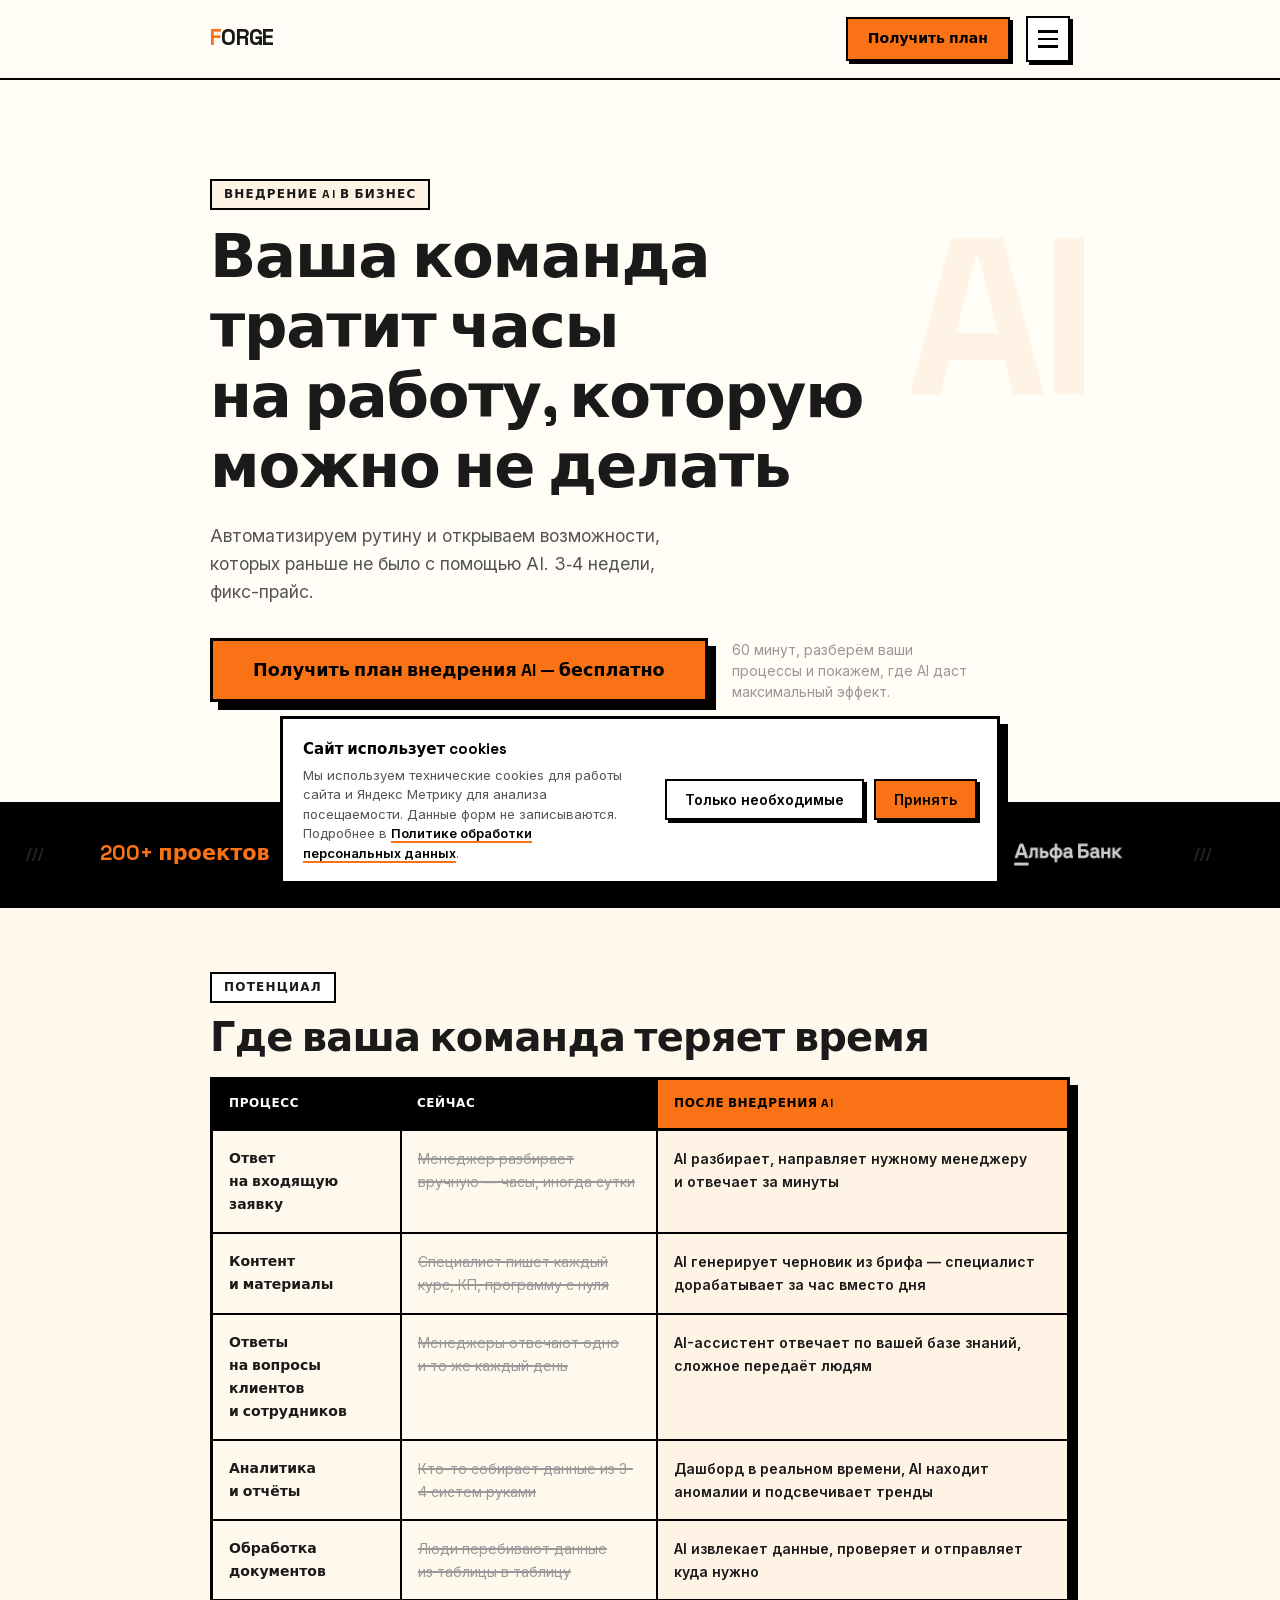
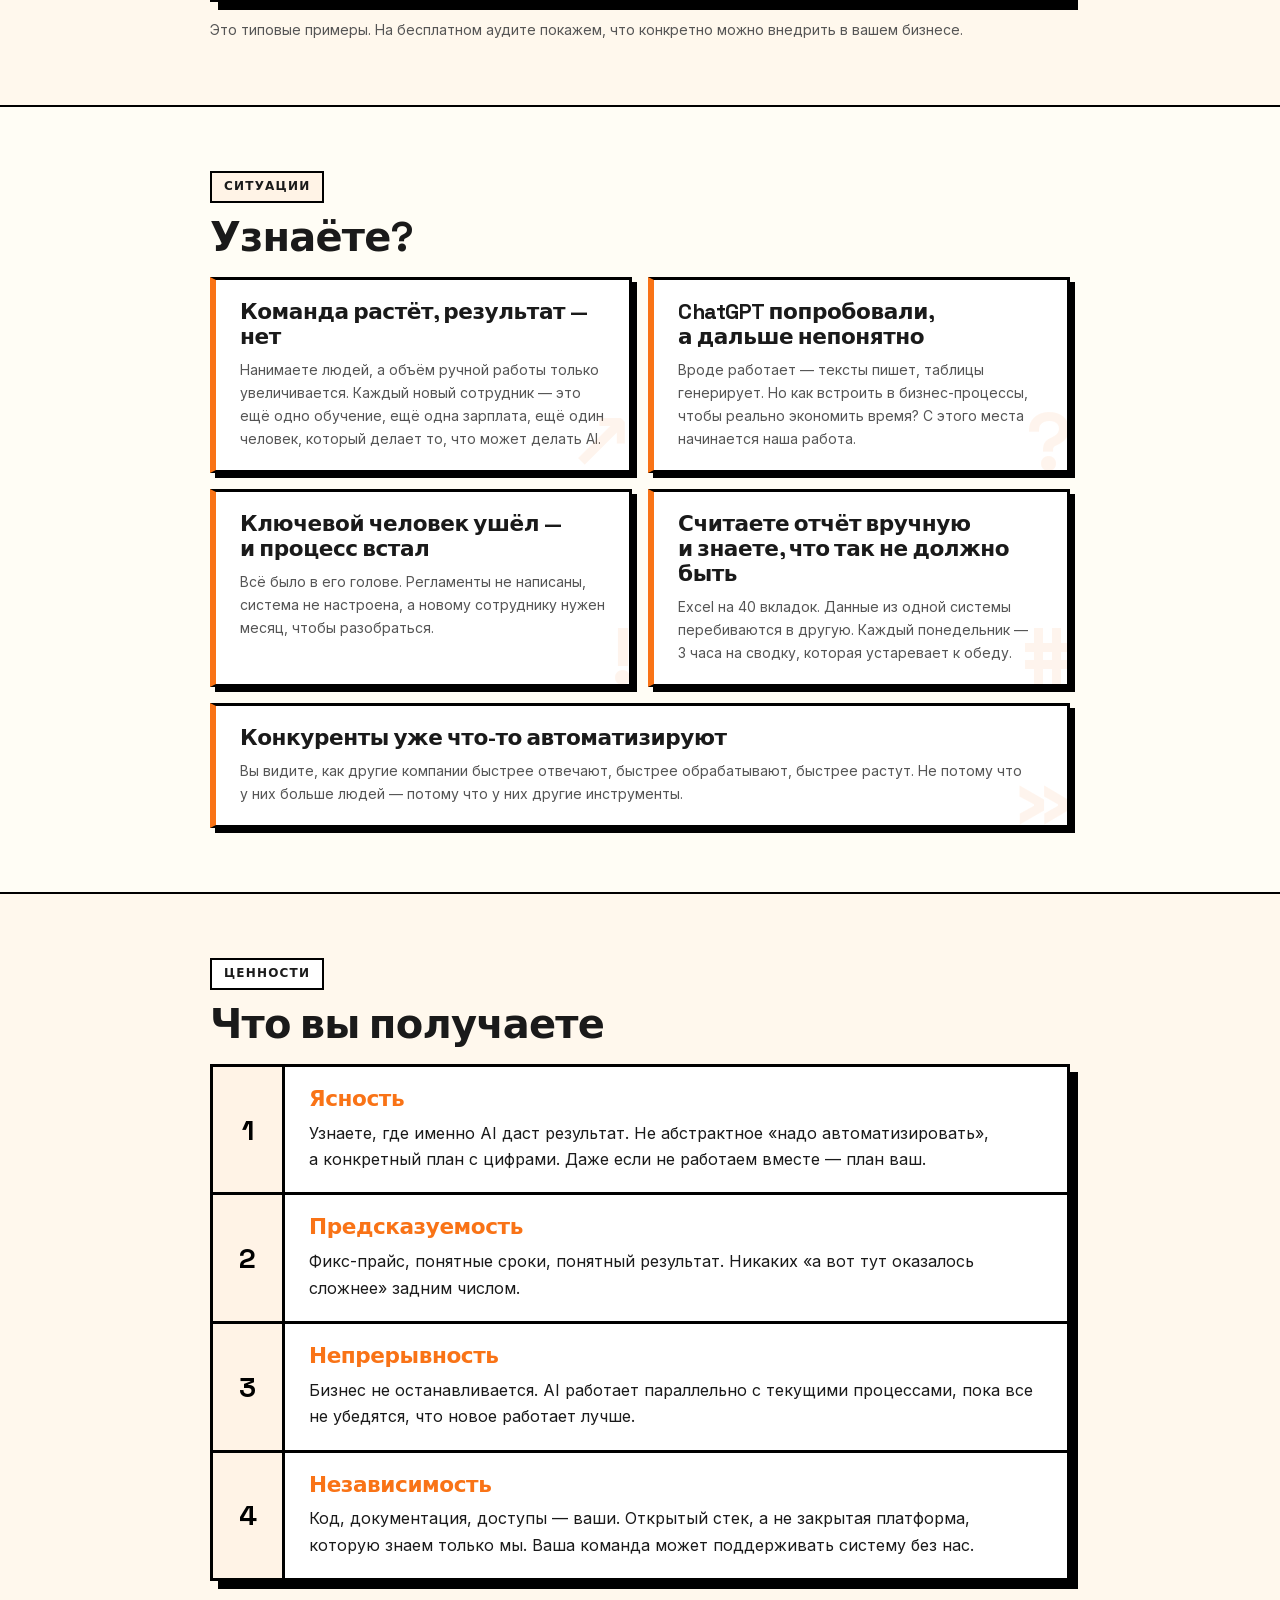
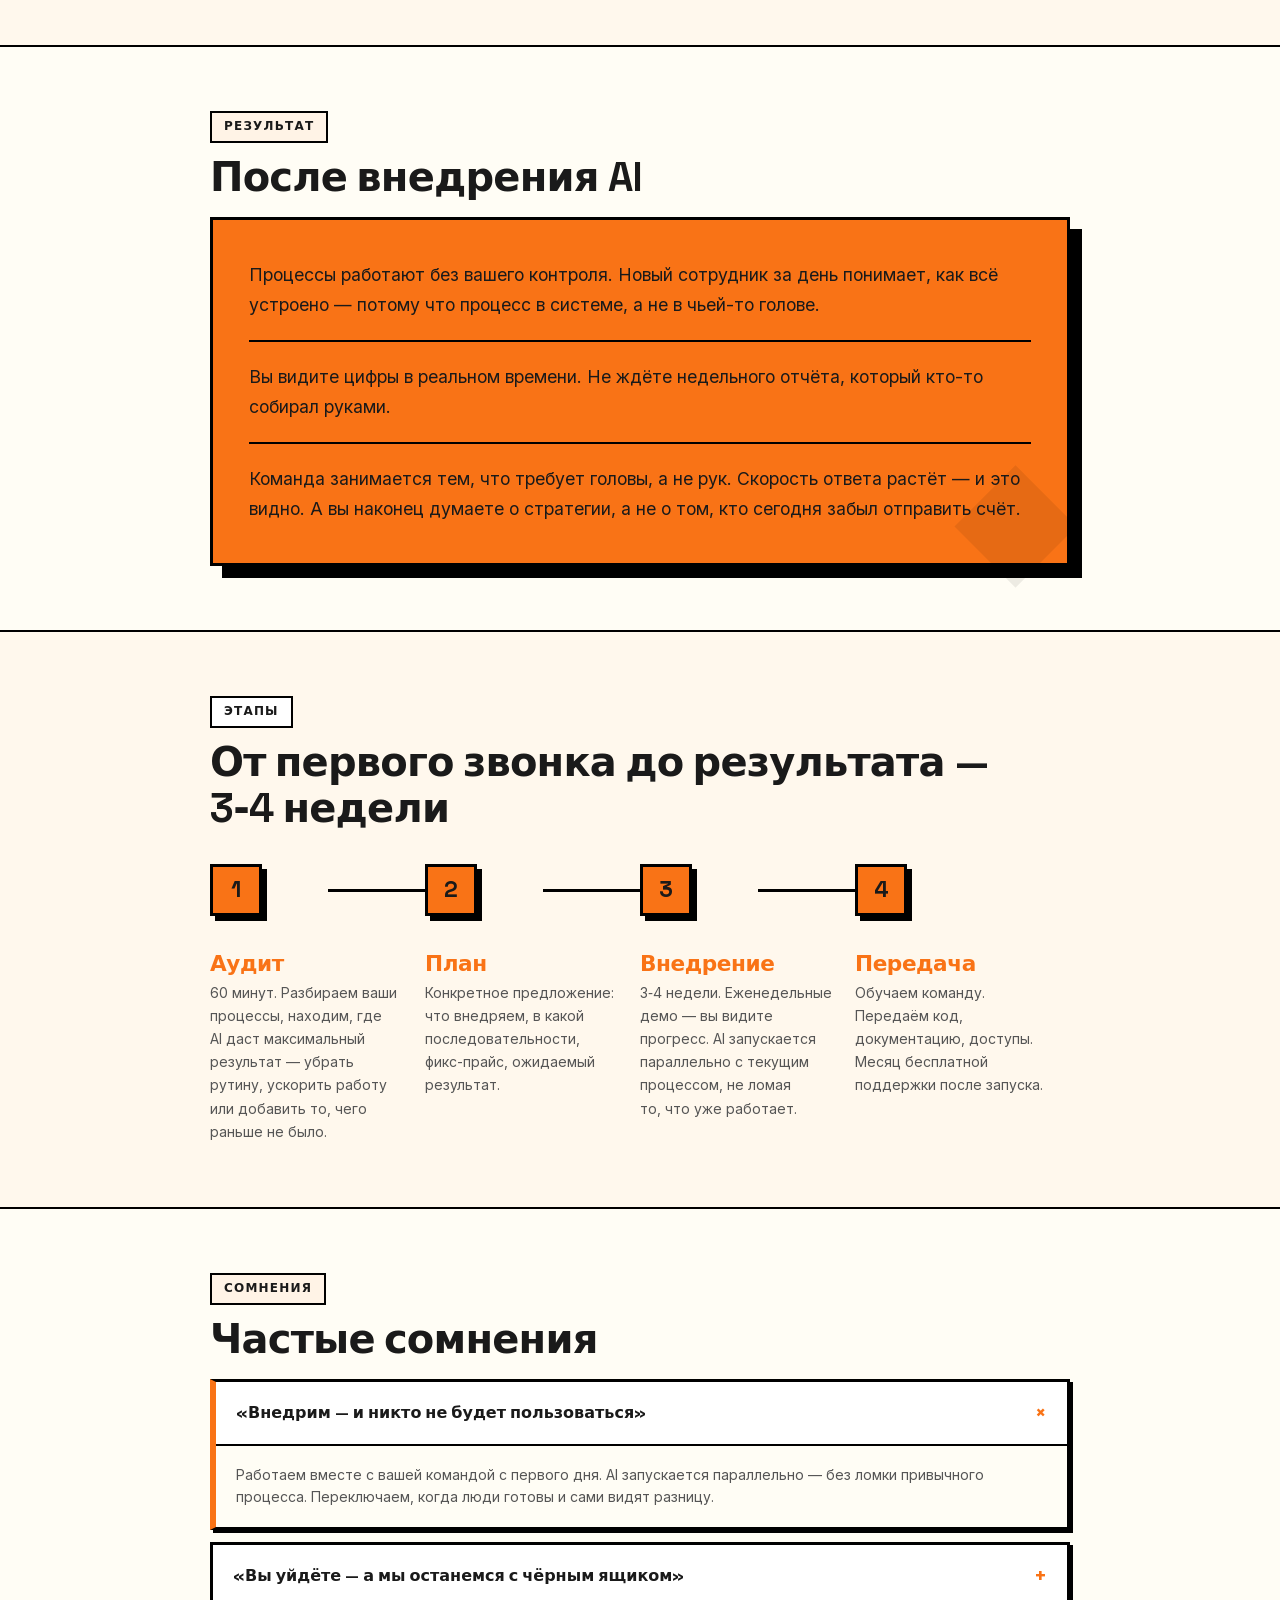
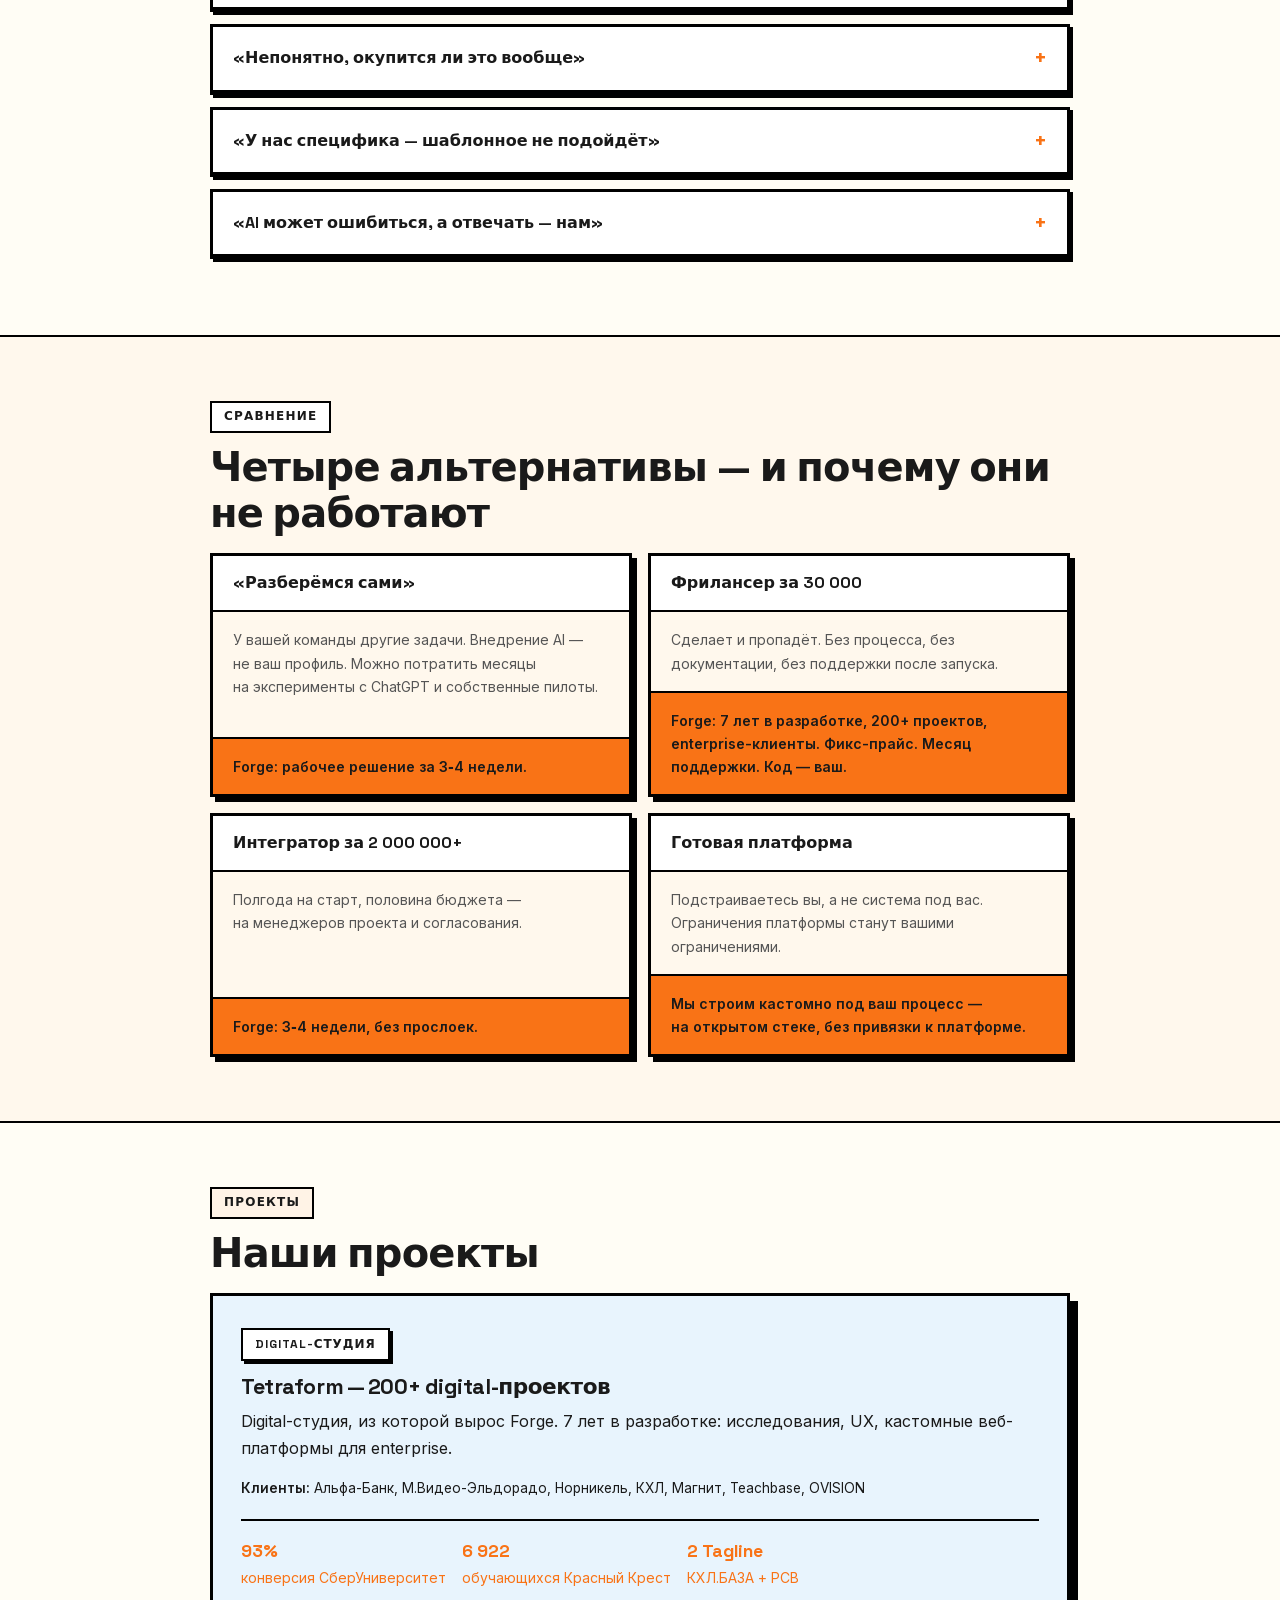
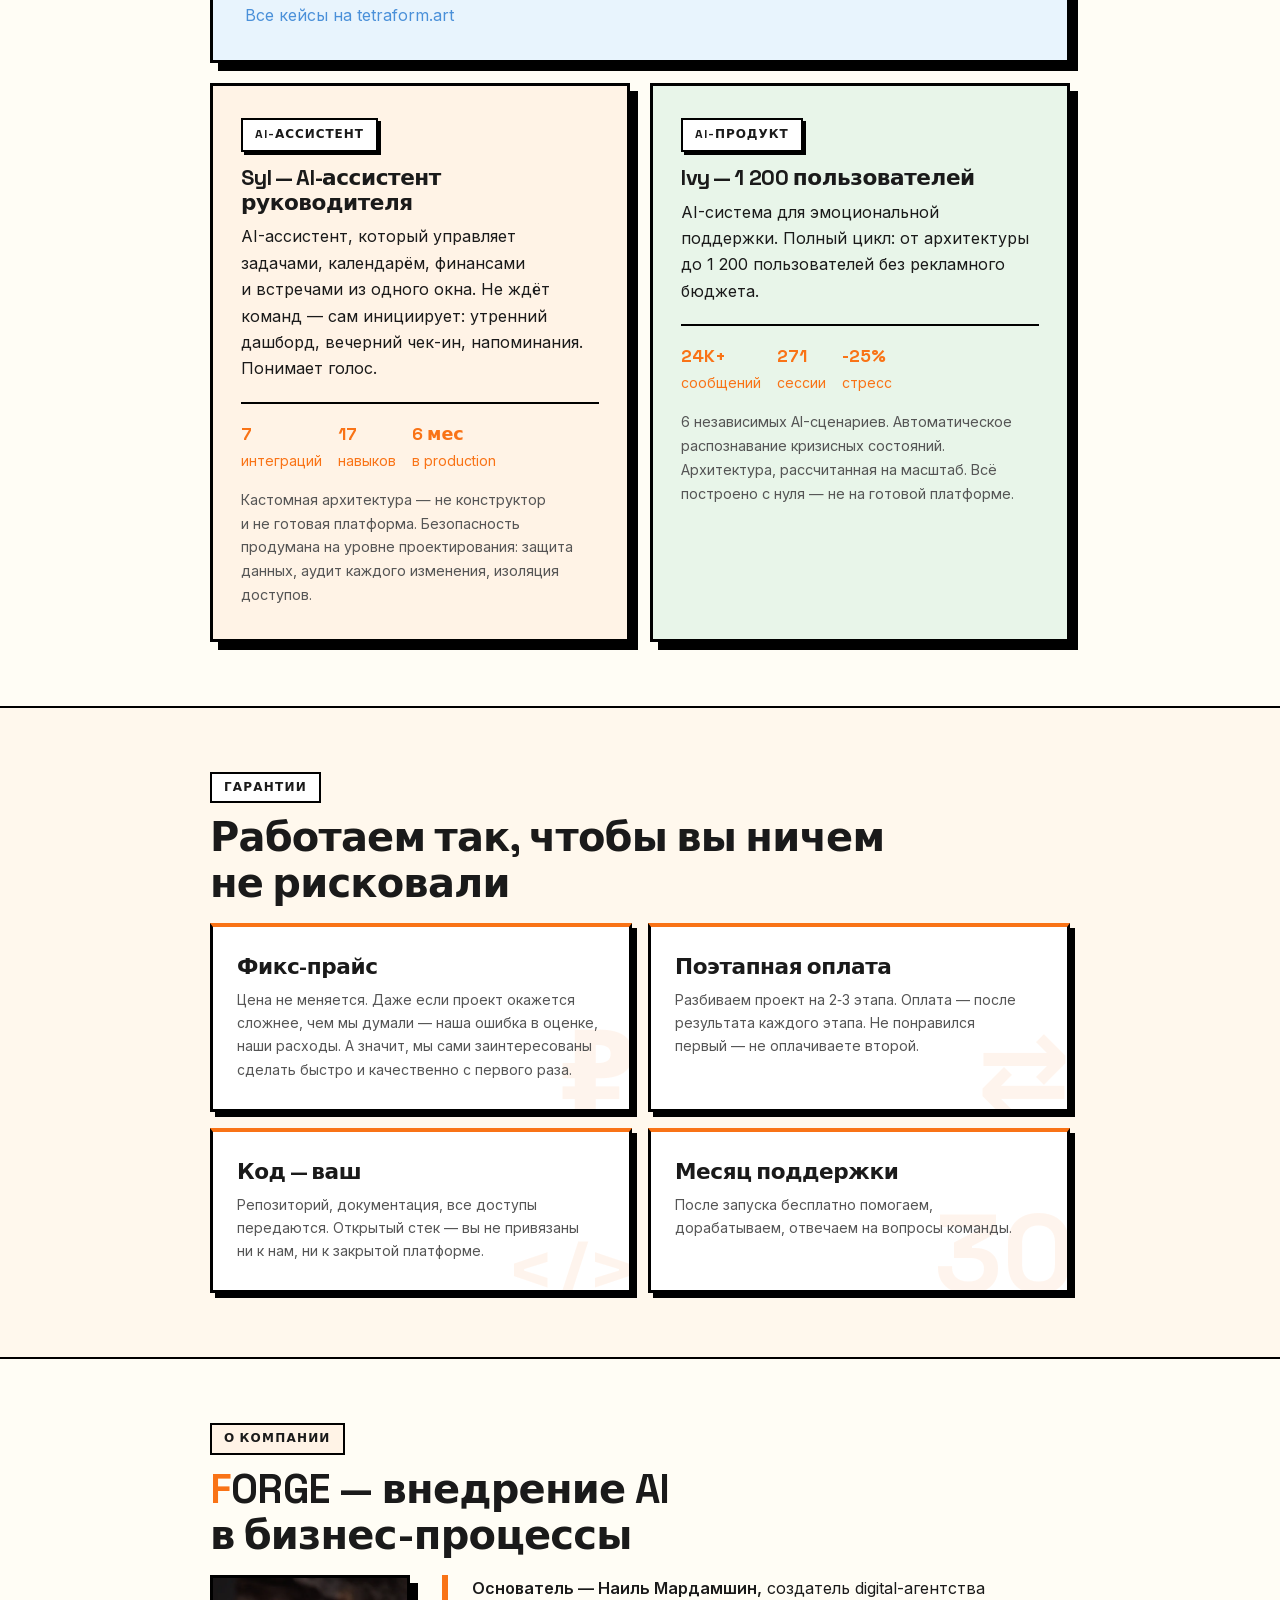
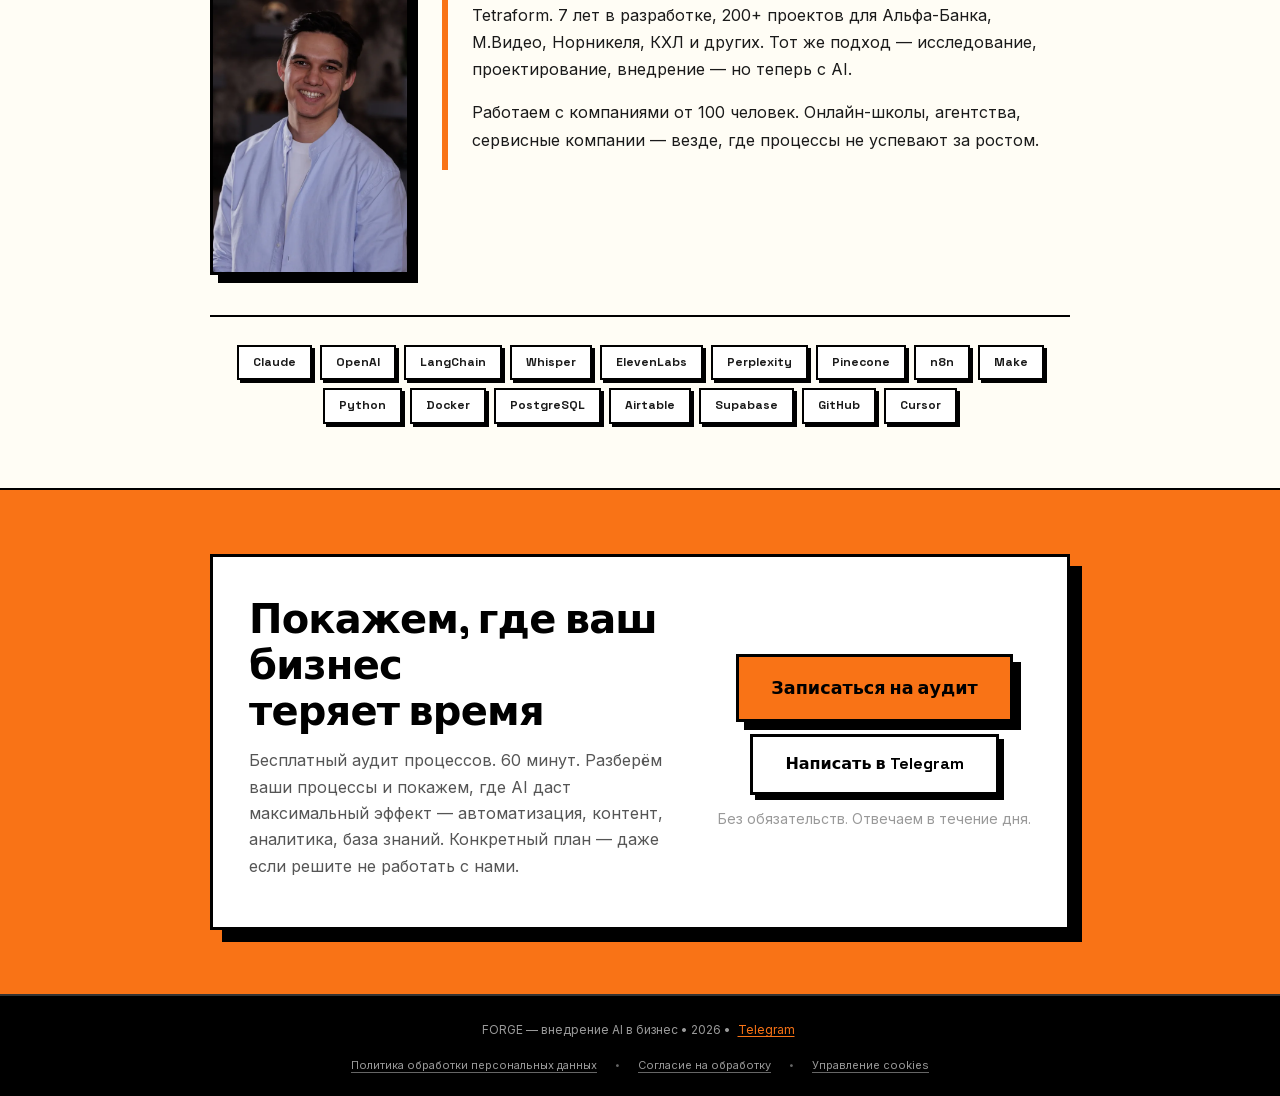
==== commit 202c386f: "chore: bump main.js cache buster (submit button reset fix)" ====
--- a/index.html
+++ b/index.html
@@ -12,7 +12,7 @@
     <meta name="description" content="Автоматизация рутины, генерация контента, аналитика. Внедряем за 3-4 недели, фикс-прайс. 200+ проектов. Альфа-Банк, Норникель, КХЛ в портфолио.">
     <link rel="canonical" href="https://forge-ai.io/">
     <meta property="og:title" content="Forge — внедрение AI в бизнес">
-    <meta property="og:description" content="Автоматизируем рутину и открываем возможности, которых раньше не было — с помощью AI. 3-4 недели, фикс-прайс.">
+    <meta property="og:description" content="Автоматизируем рутину и открываем возможности, которых раньше не было с помощью AI. 3-4 недели, фикс-прайс.">
     <meta property="og:type" content="website">
     <meta property="og:image" content="https://forge-ai.io/assets/images/og-image.png?v=2">
     <meta property="og:image:secure_url" content="https://forge-ai.io/assets/images/og-image.png?v=2">
@@ -25,7 +25,7 @@
     <meta property="og:locale" content="ru_RU">
     <meta name="twitter:card" content="summary_large_image">
     <meta name="twitter:title" content="Forge — внедрение AI в бизнес">
-    <meta name="twitter:description" content="Автоматизируем рутину и открываем возможности, которых раньше не было — с помощью AI. 3-4 недели, фикс-прайс.">
+    <meta name="twitter:description" content="Автоматизируем рутину и открываем возможности, которых раньше не было с помощью AI. 3-4 недели, фикс-прайс.">
     <meta name="twitter:image" content="https://forge-ai.io/assets/images/og-image.png?v=2">
     <meta name="twitter:image:alt" content="Forge — внедрение AI в бизнес-процессы">
     <link rel="icon" type="image/svg+xml" href="assets/favicon.svg">
@@ -272,7 +272,7 @@
     <div class="hero-inner">
         <p class="section-label">Внедрение AI в бизнес</p>
         <h1>Ваша команда тратит часы на&nbsp;работу, которую можно не&nbsp;делать</h1>
-        <p class="subtitle">Автоматизируем рутину и&nbsp;открываем возможности, которых раньше не&nbsp;было&nbsp;— с&nbsp;помощью AI. 3&#8209;4&nbsp;недели, <span style="white-space:nowrap">фикс-прайс.</span></p>
+        <p class="subtitle">Автоматизируем рутину и&nbsp;открываем возможности, которых раньше не&nbsp;было с&nbsp;помощью AI. 3&#8209;4&nbsp;недели, <span style="white-space:nowrap">фикс-прайс.</span></p>
         <div class="cta-row">
             <button type="button" class="btn btn-primary" data-lead-modal="hero">Получить план внедрения AI — бесплатно</button>
             <span class="cta-sub">60&nbsp;минут, разберём ваши процессы и&nbsp;покажем, где AI&nbsp;даст максимальный эффект.</span>
@@ -751,6 +751,6 @@
     </div>
 </div>
 
-<script src="main.js?v=20260409_metrica_goals" defer></script>
+<script src="main.js?v=20260410_submit_reset" defer></script>
 </body>
 </html>
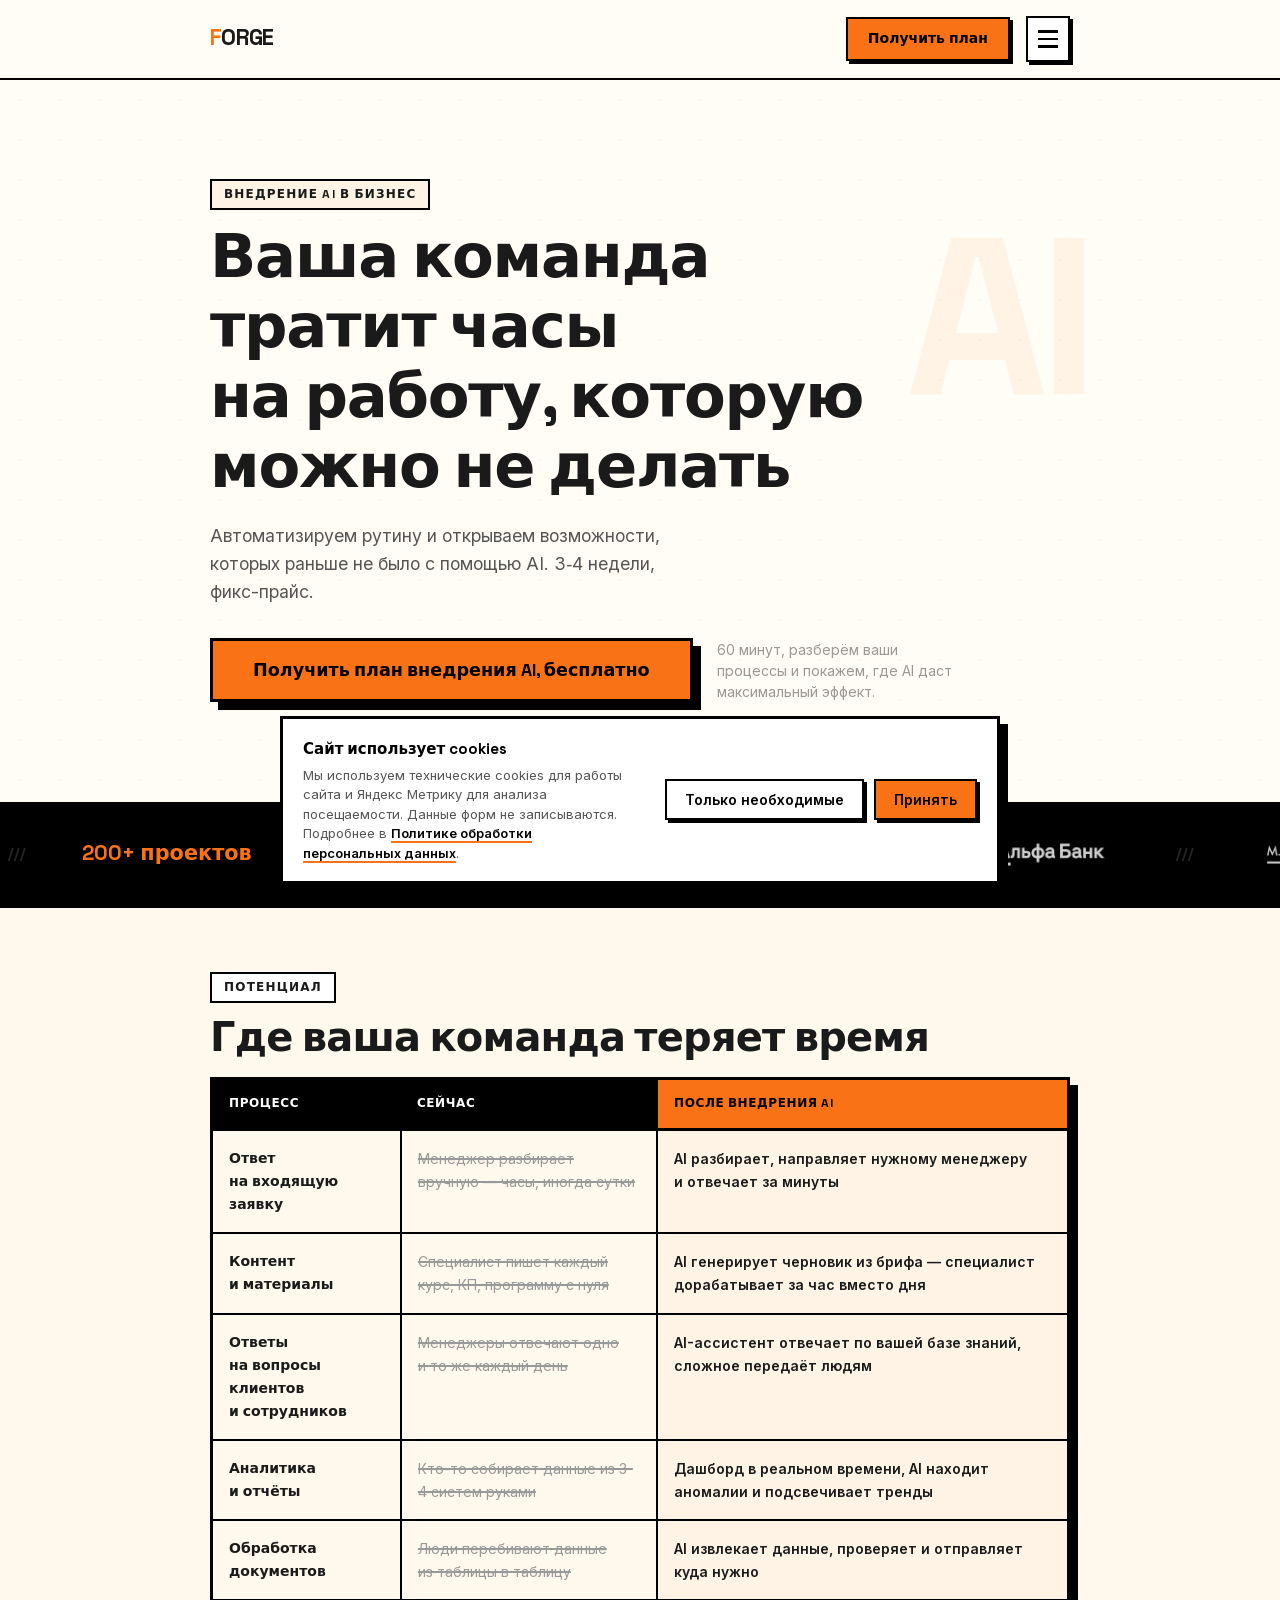
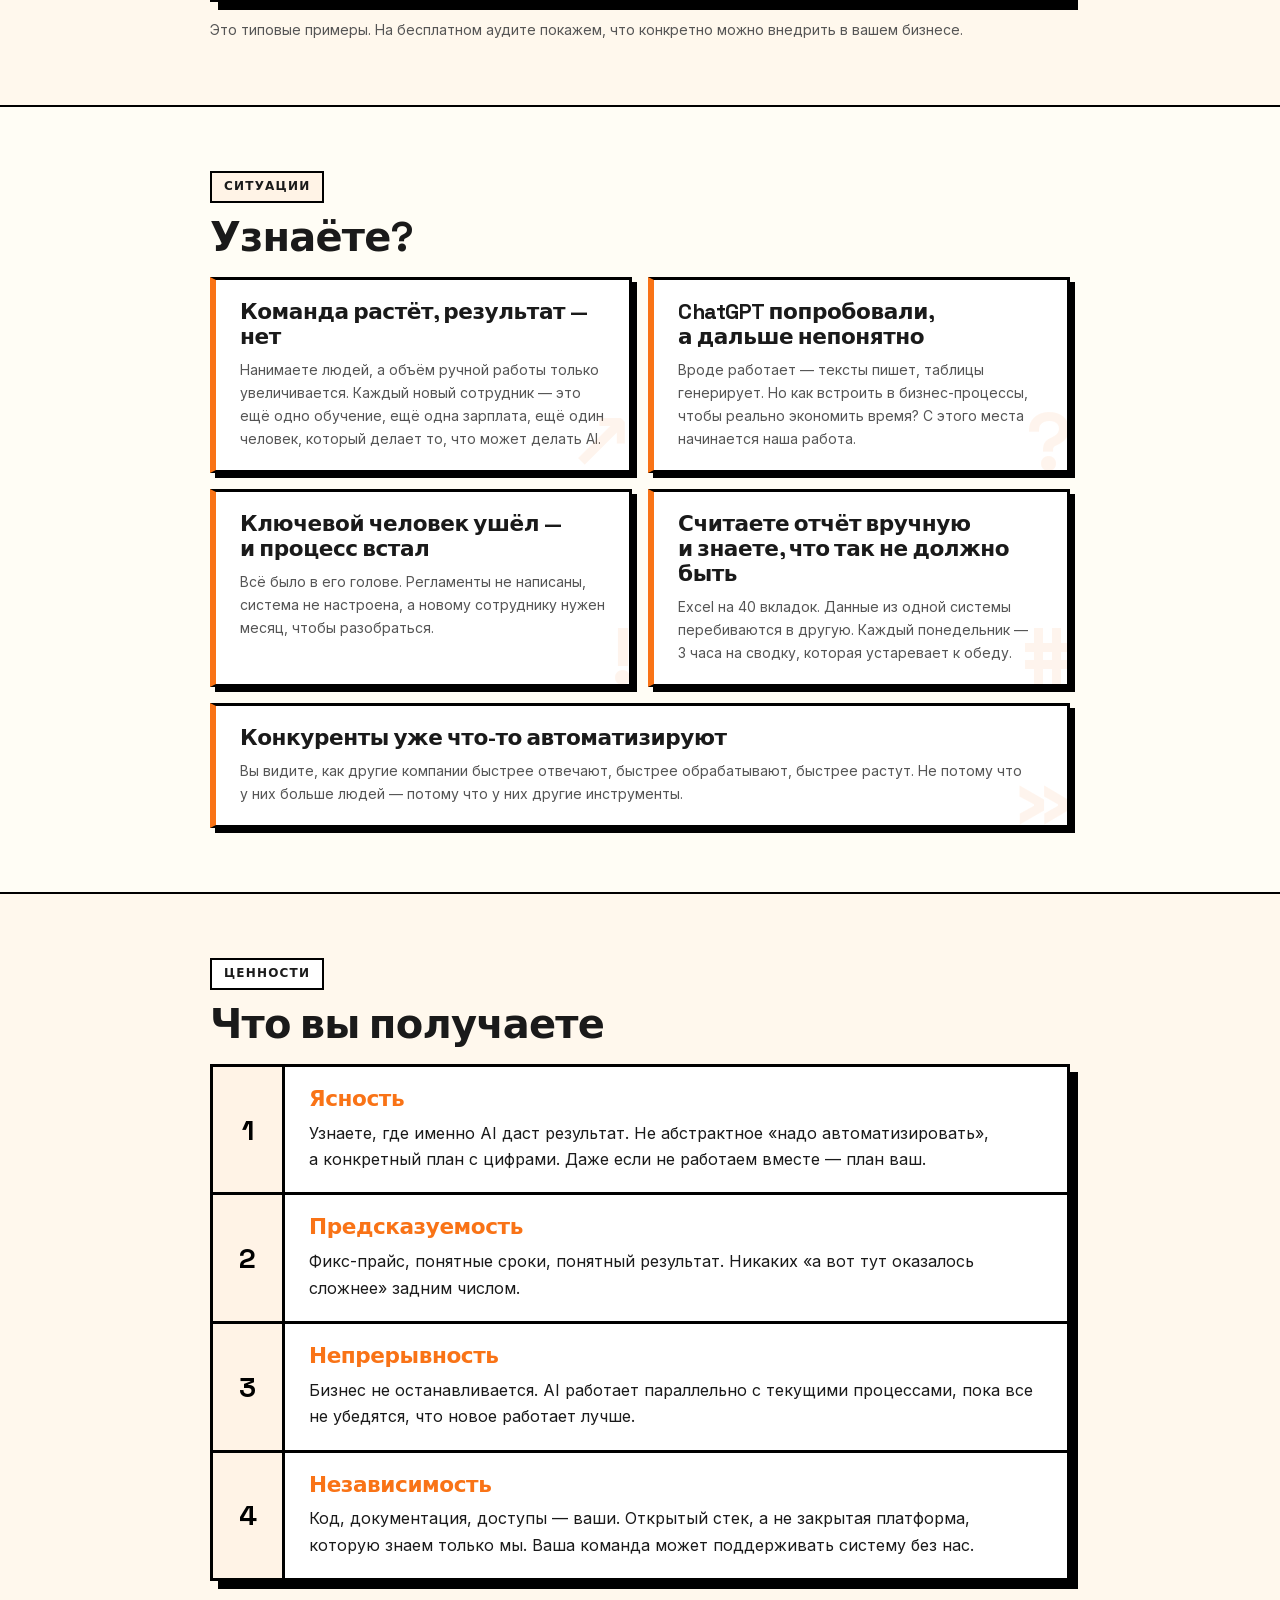
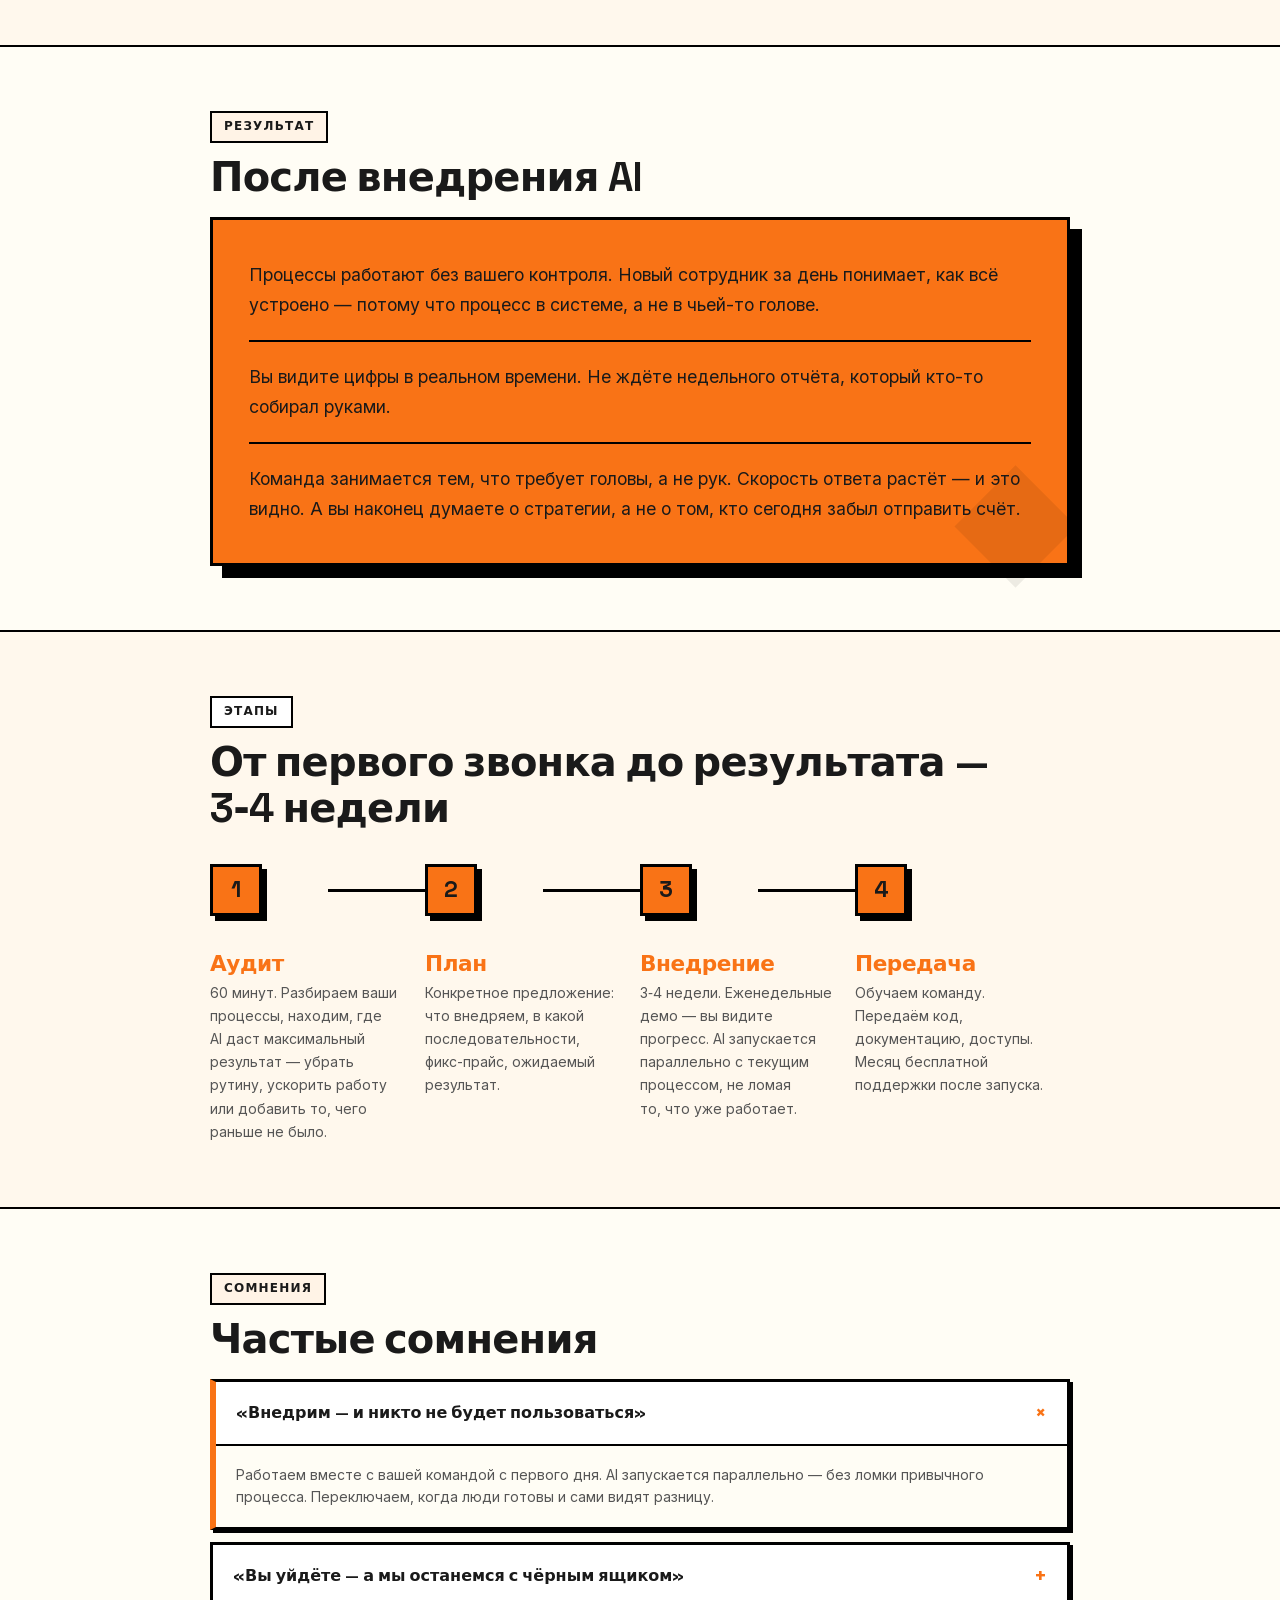
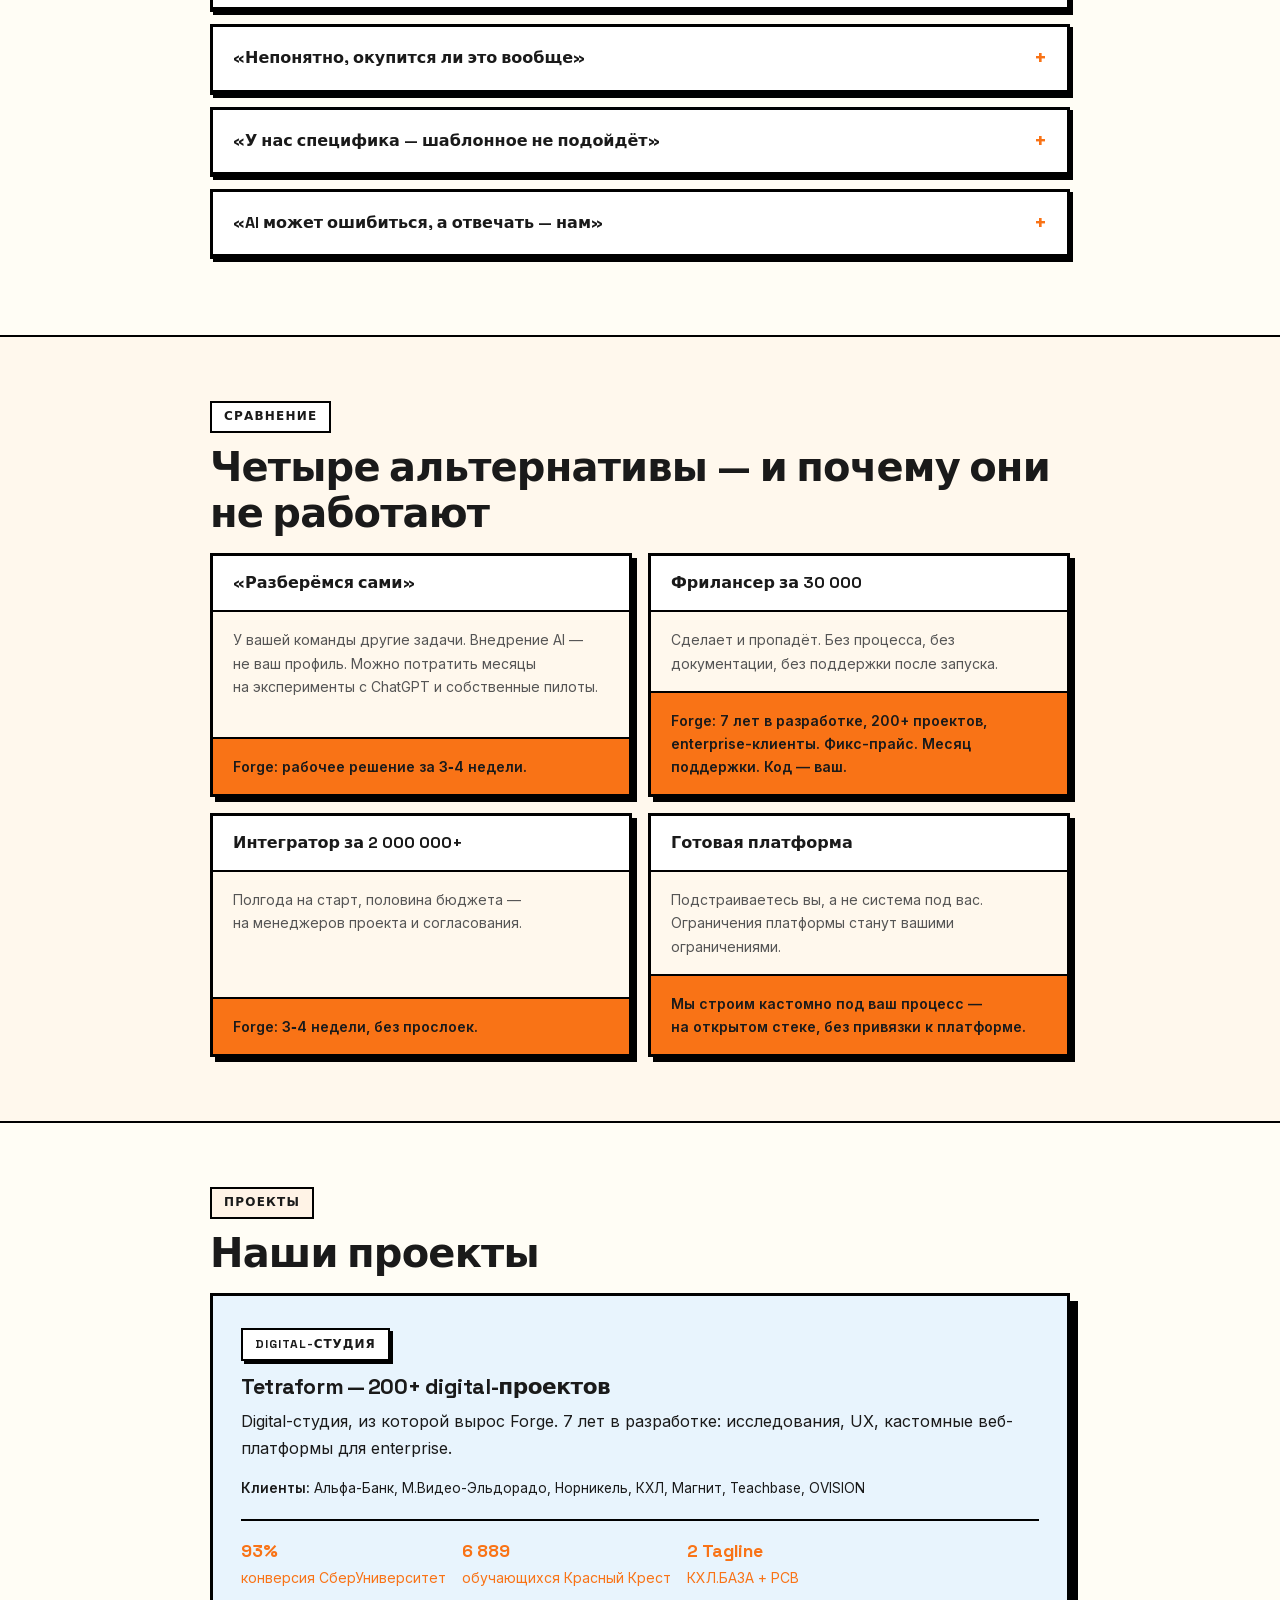
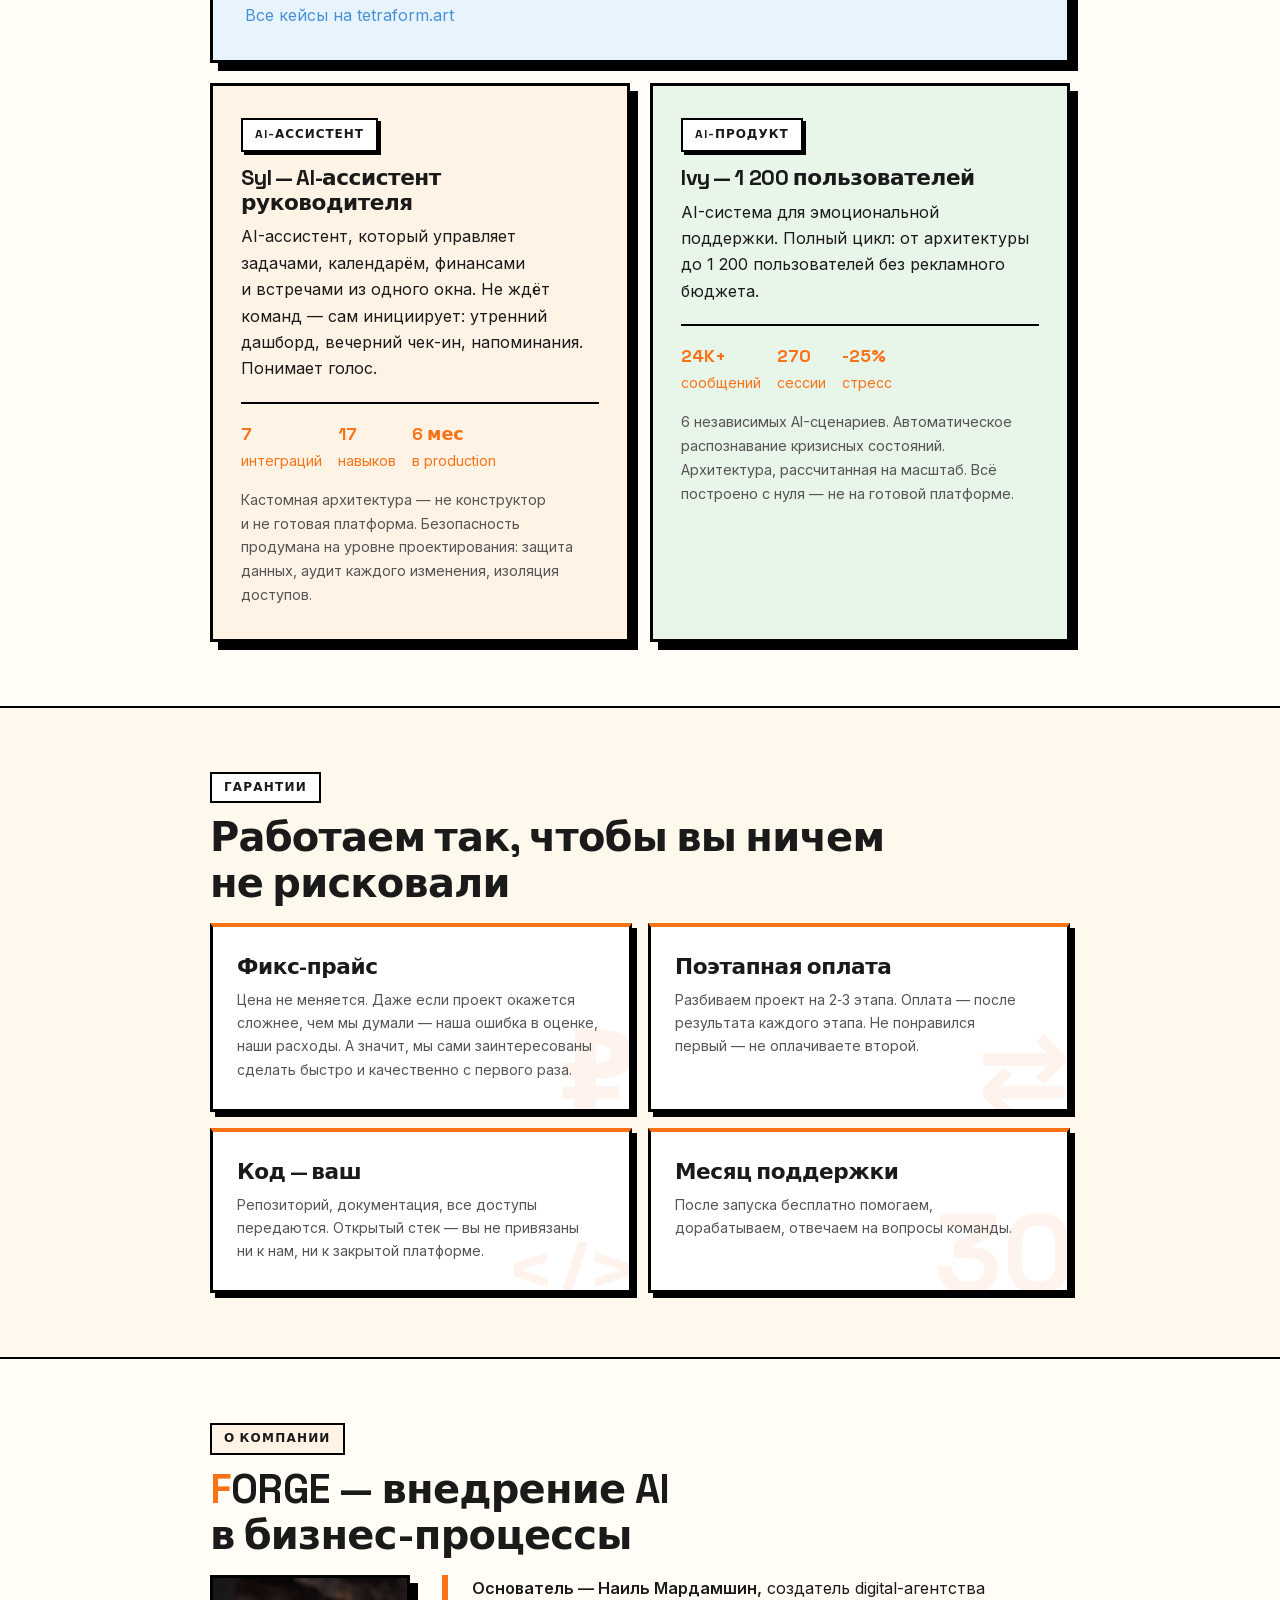
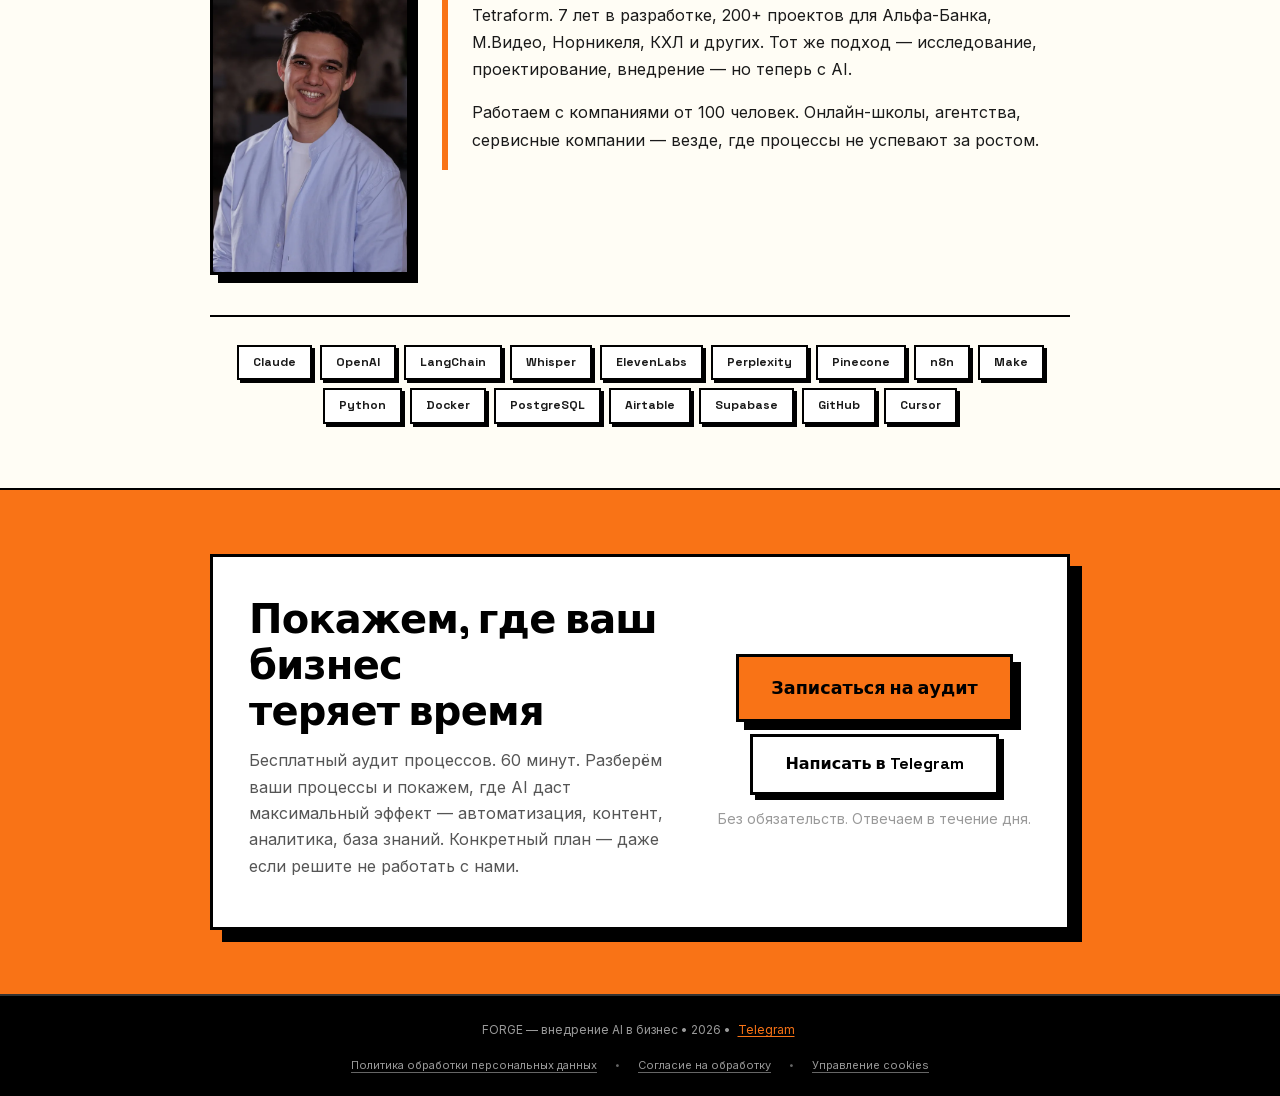
==== commit 9cb79580: "fix(hero mobile): revert — fill viewport and center, account for safe-area-inset-top" ====
--- a/index.html
+++ b/index.html
@@ -35,7 +35,7 @@
     <link rel="preload" as="font" type="font/woff2" href="assets/fonts/inter-cyrillic.woff2" crossorigin>
     <link rel="preload" as="font" type="font/woff2" href="assets/fonts/inter-latin.woff2" crossorigin>
     <link rel="preload" as="font" type="font/woff2" href="assets/fonts/spacegrotesk-latin-700.woff2" crossorigin>
-    <link rel="stylesheet" href="style.css?v=20260409_form_neutral">
+    <link rel="stylesheet" href="style.css?v=20260410_hero_fill">
     <noscript><style>.fade-in { opacity: 1 !important; transform: none !important; }</style></noscript>
     <script type="application/ld+json">
     {
@@ -274,7 +274,7 @@
         <h1>Ваша команда тратит часы на&nbsp;работу, которую можно не&nbsp;делать</h1>
         <p class="subtitle">Автоматизируем рутину и&nbsp;открываем возможности, которых раньше не&nbsp;было с&nbsp;помощью AI. 3&#8209;4&nbsp;недели, <span style="white-space:nowrap">фикс-прайс.</span></p>
         <div class="cta-row">
-            <button type="button" class="btn btn-primary" data-lead-modal="hero">Получить план внедрения AI — бесплатно</button>
+            <button type="button" class="btn btn-primary" data-lead-modal="hero">Получить план внедрения AI, бесплатно</button>
             <span class="cta-sub">60&nbsp;минут, разберём ваши процессы и&nbsp;покажем, где AI&nbsp;даст максимальный эффект.</span>
         </div>
     </div>
@@ -751,6 +751,6 @@
     </div>
 </div>
 
-<script src="main.js?v=20260410_submit_reset" defer></script>
+<script src="main.js?v=20260410_reject_reload" defer></script>
 </body>
 </html>
--- a/style.css
+++ b/style.css
@@ -367,7 +367,8 @@
 
 /* ===== Hero ===== */
 .hero-viewport {
-  min-height: calc(100dvh - 72px);
+  /* Full viewport minus sticky nav (72px desktop, more on iOS with safe-area-inset) */
+  min-height: calc(100dvh - 72px - env(safe-area-inset-top, 0px));
   display: flex;
   flex-direction: column;
 }
@@ -1518,12 +1519,8 @@
 
 /* ===== Mobile small ===== */
 @media (max-width: 480px) {
-  .hero-viewport {
-    min-height: auto;
-  }
-
   .hero-inner {
-    padding: 24px 20px 32px;
+    padding: 24px 20px;
   }
 
   .hero h1 {
